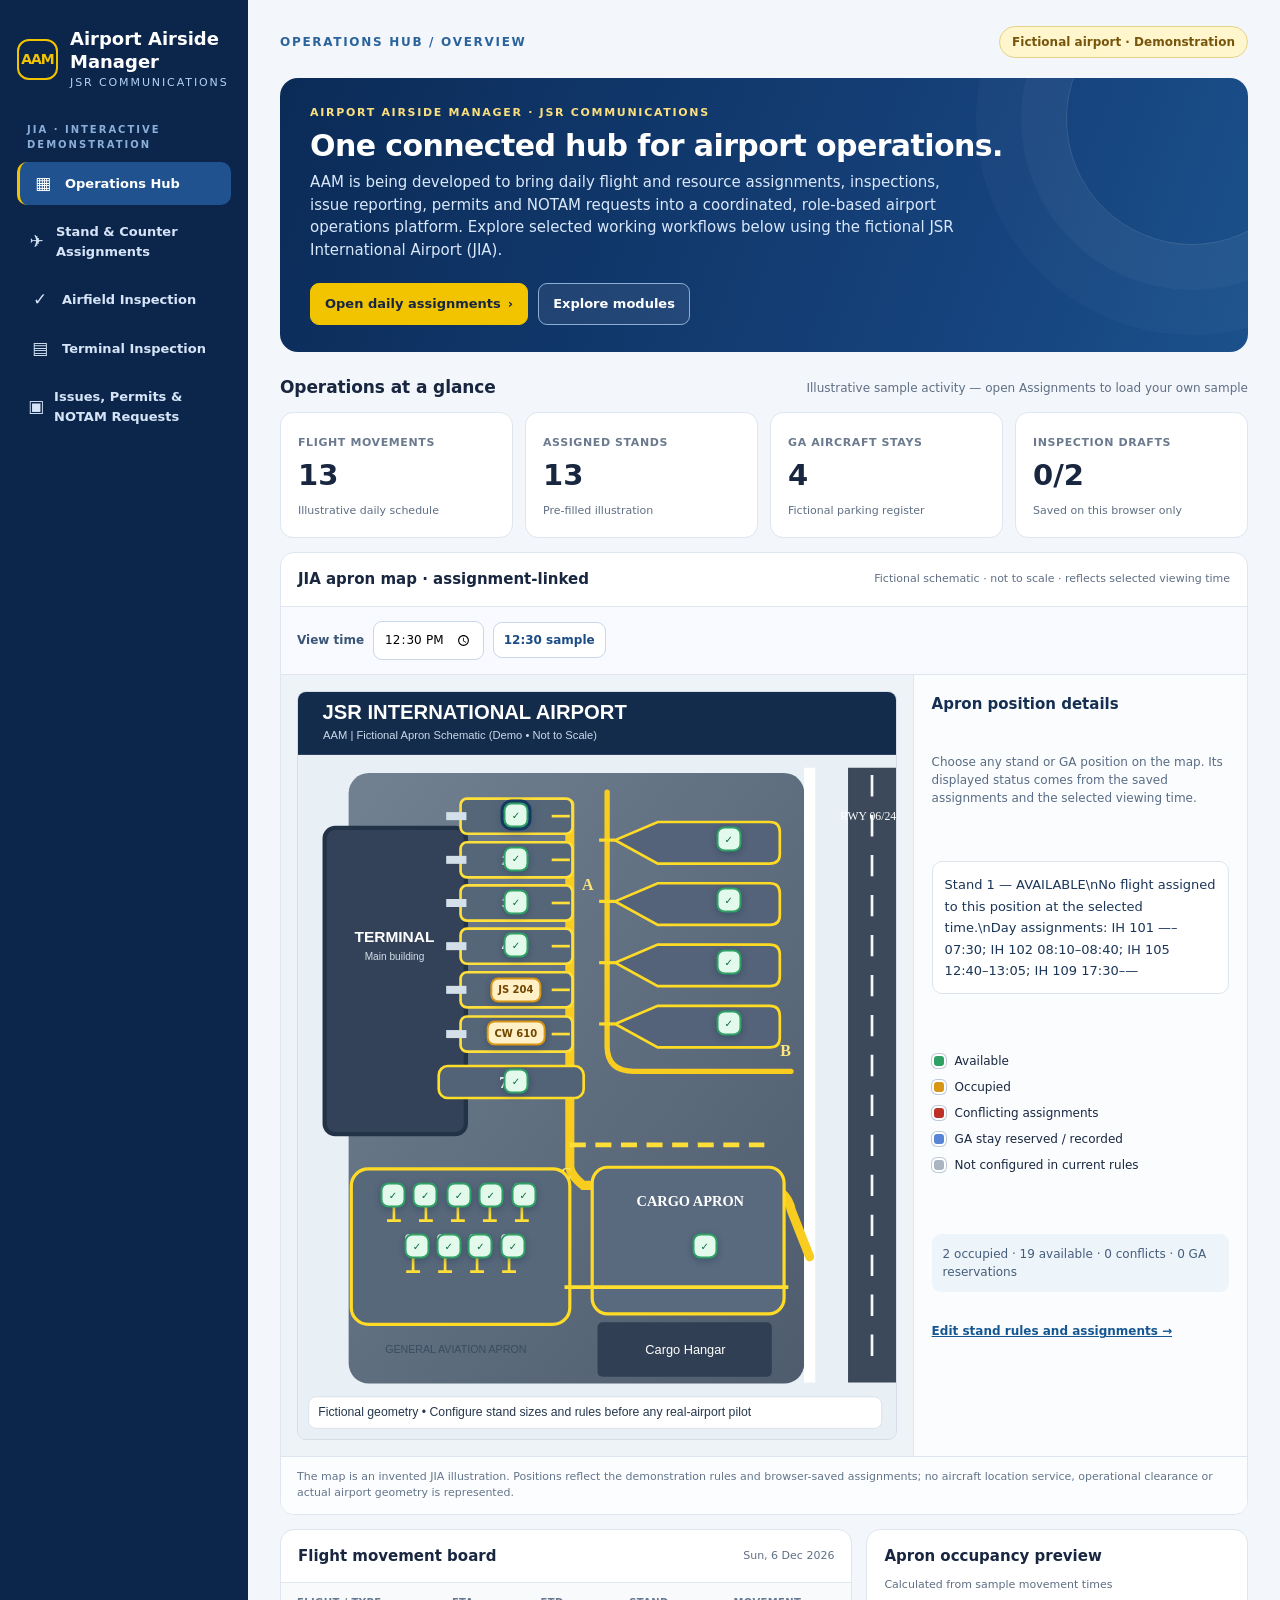
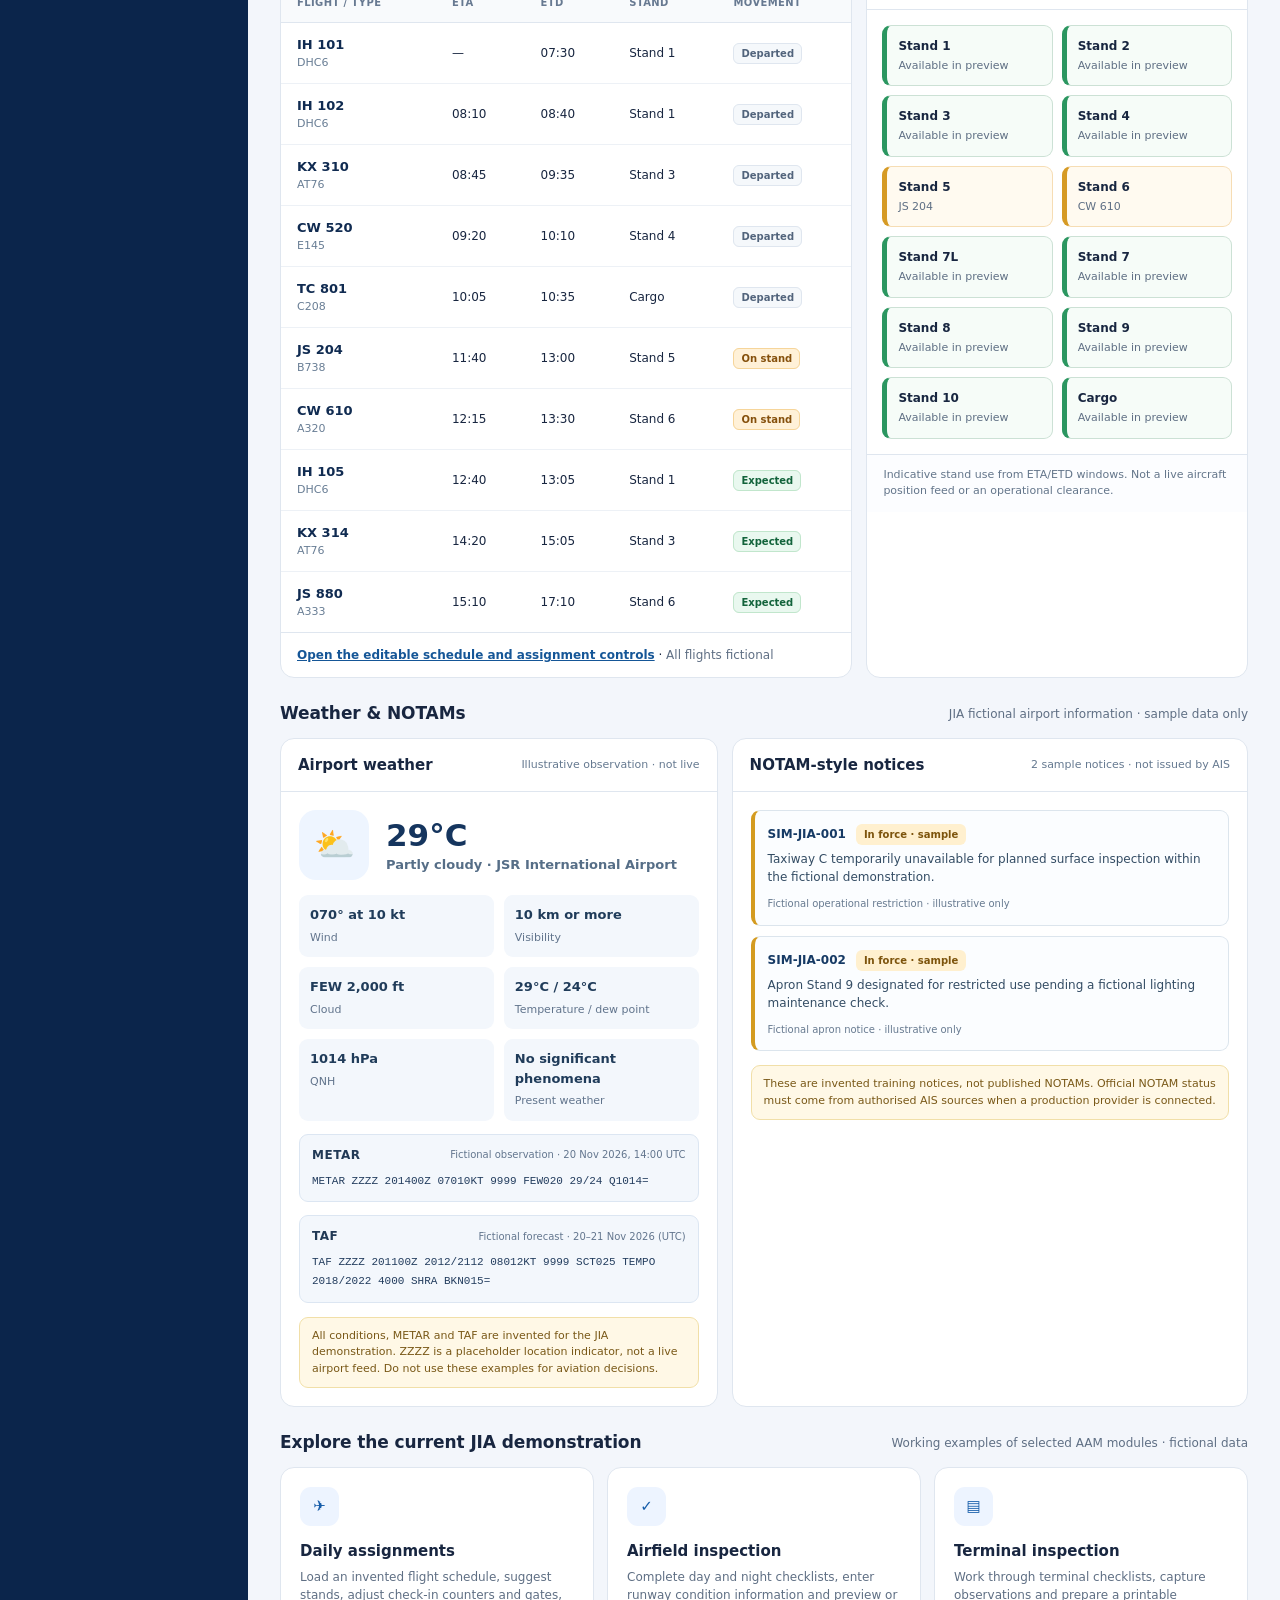
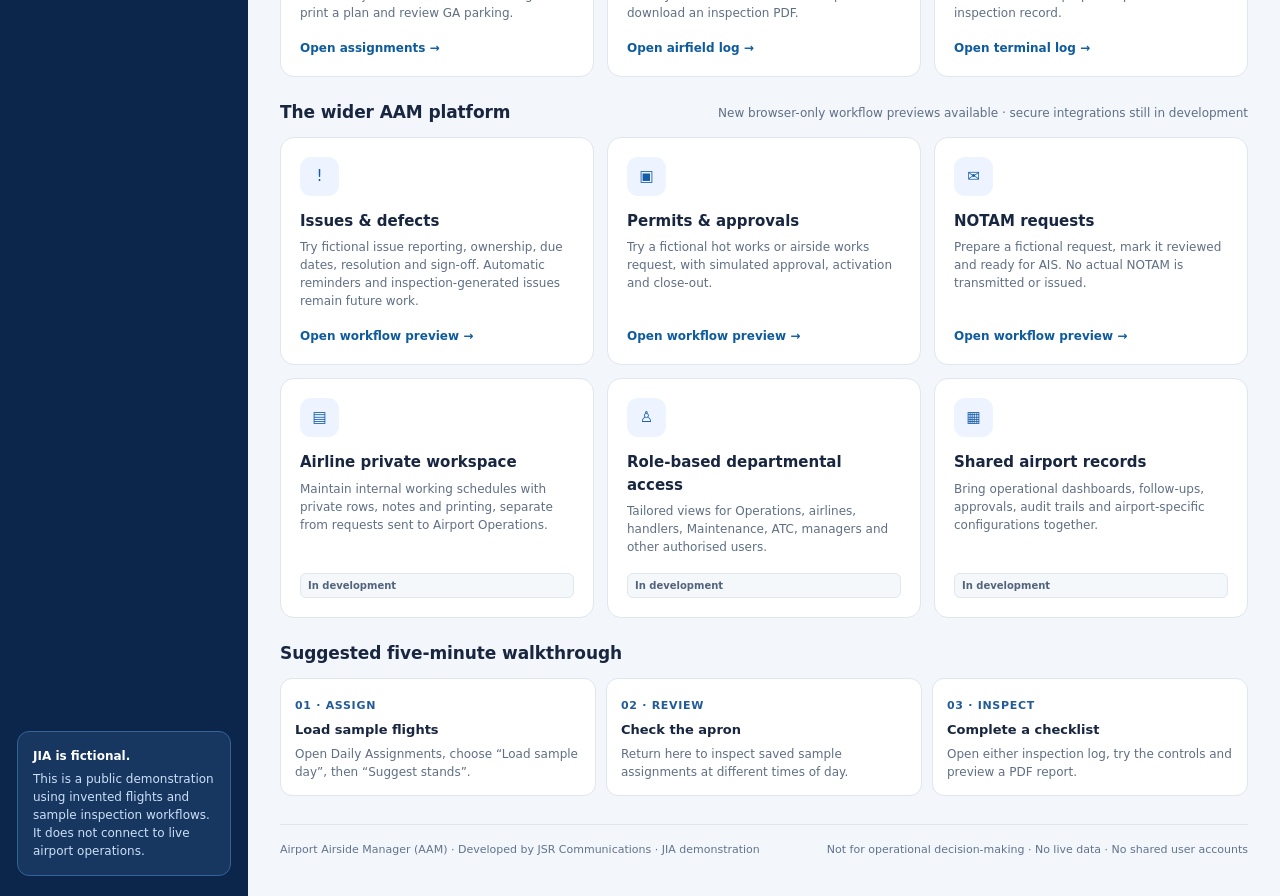
==== index.html @ 41e9f2d1 "Connect AAM issue, permit and NOTAM demonstration workflows to dashboard" ====
<!doctype html>
<html lang="en-GB">
<head>
<meta charset="utf-8">
<meta name="viewport" content="width=device-width, initial-scale=1">
<meta name="theme-color" content="#0b254b">
<meta name="description" content="Airport Airside Manager (AAM) by JSR Communications: an integrated airport operations platform for flight assignments, inspections, issues, permits and departmental coordination. Explore the fictional JIA demonstration.">
<title>Airport Airside Manager (AAM) | Airport Operations Platform</title>
<style>
:root{--navy:#0b254b;--navy2:#103b77;--blue:#1d6fd6;--yellow:#f2c400;--green:#177847;--paper:#f3f6fb;--ink:#182640;--muted:#5f6f84;--line:#dfe6ef;--white:#fff;--danger:#b42318;--warn:#b65c00}
*{box-sizing:border-box}html{scroll-behaviour:smooth}body{margin:0;color:var(--ink);background:var(--paper);font:15px/1.5 system-ui,-apple-system,"Segoe UI",Roboto,Arial,sans-serif}a{color:inherit}button,input{font:inherit}button:focus-visible,a:focus-visible,input:focus-visible{outline:3px solid #62a4ff;outline-offset:3px}.wrap{max-width:1360px;margin:auto;display:grid;grid-template-columns:248px minmax(0,1fr);min-height:100vh}
aside{background:var(--navy);color:white;padding:28px 17px 20px;display:flex;flex-direction:column;gap:30px}.brand{display:flex;gap:12px;align-items:center}.mark{width:41px;height:41px;display:grid;place-items:center;border:2px solid var(--yellow);border-radius:12px;color:var(--yellow);font-size:14px;font-weight:900;letter-spacing:-1px}.brand h1{font-size:18px;line-height:1.25;margin:0}.brand p{font-size:11px;letter-spacing:1.9px;color:#b5d1f5;margin:2px 0 0;text-transform:uppercase}.menu-heading{font-size:10px;text-transform:uppercase;font-weight:800;letter-spacing:2px;color:#8bafd9;padding:0 10px}.menu{display:grid;gap:5px;margin-top:10px}.menu a{display:flex;align-items:center;gap:10px;color:#d6e4f7;border-radius:10px;text-decoration:none;padding:12px 11px;font-size:13px;font-weight:650}.menu a:hover,.menu a:focus-visible{background:#1b477f;color:white}.menu a.current{background:#1f528f;color:white;border-left:3px solid var(--yellow)}.menu a .sym{font-size:17px;width:24px;text-align:center;line-height:1}.side-note{margin-top:auto;border:1px solid #356399;background:#173760;border-radius:12px;padding:15px;color:#cbdff7;font-size:12px}.side-note b{color:#fff;display:block;margin-bottom:5px}
main{min-width:0;padding:26px 32px 38px}.topline{display:flex;justify-content:space-between;align-items:center;gap:12px;flex-wrap:wrap;margin-bottom:20px}.crumb{font-size:12px;font-weight:800;letter-spacing:1.7px;text-transform:uppercase;color:#2b649c}.demo-tag{font-size:12px;font-weight:750;border:1px solid #e5d38a;background:#fff6ce;color:#77550b;border-radius:50px;padding:6px 12px}.hero{background:linear-gradient(110deg,#0b2b57,#16437d 73%,#1b518b);color:#fff;border-radius:18px;padding:27px 30px;position:relative;overflow:hidden}.hero::after{content:"";width:250px;height:250px;border:1px solid #ffffff22;border-radius:50%;position:absolute;right:-70px;top:-85px;box-shadow:0 0 0 45px #ffffff08,0 0 0 90px #ffffff06;pointer-events:none}.hero h2{font-size:30px;letter-spacing:-.6px;line-height:1.15;margin:7px 0 8px}.hero p{max-width:650px;color:#dae8fb;margin:0}.eyebrow{font-size:11px;letter-spacing:1.7px;text-transform:uppercase;font-weight:800;color:#fce07d}.hero-btm{margin-top:22px;display:flex;gap:10px;align-items:center;flex-wrap:wrap}.btn{display:inline-flex;align-items:center;justify-content:center;gap:7px;border-radius:9px;text-decoration:none;border:1px solid #d5deea;background:white;color:#17325b;padding:10px 14px;font-size:13px;font-weight:750;cursor:pointer;min-height:42px}.btn:hover{filter:brightness(.97)}.btn.yellow{background:var(--yellow);color:#182640;border:1px solid var(--yellow)}.btn.ghost{color:#fff;background:#ffffff12;border:1px solid #8caed3}
.section-head{display:flex;align-items:center;justify-content:space-between;gap:12px;flex-wrap:wrap;margin:23px 0 11px}.section-head h3{font-size:17px;letter-spacing:-.1px;margin:0}.section-head small{font-size:12px;color:var(--muted)}.metrics{display:grid;grid-template-columns:repeat(4,minmax(0,1fr));gap:12px}.metric{background:#fff;border:1px solid var(--line);border-radius:13px;padding:17px}.metric small{font-size:11px;color:#6b7a8e;font-weight:800;letter-spacing:.6px;text-transform:uppercase}.metric strong{font-size:29px;display:block;line-height:1.2;margin:6px 0 5px;font-variant-numeric:tabular-nums}.metric span{font-size:11px;color:var(--muted)}.dash-grid{display:grid;grid-template-columns:minmax(0,1.5fr) minmax(275px,1fr);gap:14px;margin-top:14px}.panel{background:var(--white);border:1px solid var(--line);border-radius:14px;min-width:0;overflow:hidden}.panel-h{padding:15px 17px;border-bottom:1px solid var(--line);display:flex;gap:10px;align-items:center;justify-content:space-between;flex-wrap:wrap}.panel-h h3{font-size:15px;margin:0}.panel-h small{color:var(--muted);font-size:11px}.table-wrap{overflow:auto}.table{width:100%;border-collapse:collapse;min-width:530px}.table th{text-align:left;color:#677991;text-transform:uppercase;font-size:10px;letter-spacing:.4px;padding:12px 16px;background:#f8fafc;border-bottom:1px solid var(--line)}.table td{padding:12px 16px;border-bottom:1px solid #edf1f6;vertical-align:middle;font-size:12px}.table tr:last-child td{border-bottom:0}.flight{font-weight:750;color:#102b51;font-size:13px}.sub{font-size:11px;color:#697e95}.pill{font-size:10px;font-weight:800;border:1px solid var(--line);padding:4px 7px;border-radius:6px;white-space:nowrap;background:#f5f8fb;color:#52647c}.pill.occupied{color:#85500c;background:#fff1d8;border-color:#f6d59a}.pill.free{color:#12633b;background:#e9f8ef;border-color:#c1e6cc}.pill.issue{color:var(--danger);background:#fff0ee;border-color:#f5c0ba}.muted{color:var(--muted)}.panel-bottom{padding:13px 16px;border-top:1px solid var(--line);font-size:12px}.panel-bottom a{color:#155697;font-weight:700}.time-row{display:flex;align-items:center;gap:9px;flex-wrap:wrap;padding:14px 16px;background:#f8faff;border-bottom:1px solid var(--line);font-size:12px}.time-row label{font-weight:750;color:#3a5575}.time-row input{padding:8px 10px;border:1px solid #c9d7e9;border-radius:9px;background:white;min-height:39px}.time-row button{border:1px solid #c9d7e9;border-radius:9px;padding:8px 10px;color:#1b4c85;background:white;cursor:pointer;font-size:12px;font-weight:750}.apron{display:grid;grid-template-columns:repeat(2,minmax(0,1fr));gap:9px;padding:15px}.bay{border:1px solid #cce1d5;border-left:5px solid #2b9660;background:#f6fcf8;border-radius:9px;padding:11px;min-width:0}.bay.busy{border-color:#f6ddb4;border-left-color:#d69a24;background:#fffaf0}.bay b{display:block;font-size:12px}.bay span{display:block;font-size:11px;color:var(--muted);margin-top:3px;word-break:break-word}.note{padding:12px 16px;font-size:11px;color:#63758a;background:#fcfdff;border-top:1px solid var(--line)}.modules{display:grid;grid-template-columns:repeat(3,minmax(0,1fr));gap:13px}.module{display:flex;flex-direction:column;background:#fff;border:1px solid var(--line);border-radius:14px;padding:19px;min-width:0}.module:hover{border-color:#a6c9e9}.module .symbol{width:39px;height:39px;border-radius:11px;background:#edf4ff;display:grid;place-items:center;color:#155ca9;margin-bottom:14px}.module h4{font-size:15px;margin:0 0 6px}.module p{font-size:12px;color:var(--muted);margin:0 0 17px;flex:1}.module a{font-size:12px;color:#0e5b9d;font-weight:800;text-decoration:none}.module a:hover{text-decoration:underline}.tiny{font-size:12px;color:var(--muted)}.workflow{display:grid;grid-template-columns:repeat(3,minmax(0,1fr));gap:10px}.step{border:1px solid var(--line);border-radius:12px;padding:14px;background:#fff}.step span{display:inline-block;color:#225b99;font-size:11px;font-weight:850;letter-spacing:.7px}.step strong{display:block;margin:5px 0;font-size:13px}.step p{margin:0;color:var(--muted);font-size:12px}.footer{margin-top:28px;border-top:1px solid var(--line);padding-top:17px;font-size:11px;color:#60748c;display:flex;gap:10px;justify-content:space-between;flex-wrap:wrap}
@media(max-width:1050px){.wrap{grid-template-columns:215px 1fr}main{padding:22px}.metrics{grid-template-columns:repeat(2,1fr)}.dash-grid{grid-template-columns:1fr}.modules{grid-template-columns:repeat(3,1fr)}}
@media(max-width:720px){.wrap{display:block}aside{padding:14px 16px;gap:12px}.brand{justify-content:space-between}.side-note{display:none}.menu-heading{display:none}.menu{display:flex;overflow:auto;gap:5px;margin-top:0}.menu a{flex:none;padding:9px 11px}.menu a .sym{display:none}main{padding:17px}.hero{padding:22px}.hero h2{font-size:24px}.modules{grid-template-columns:1fr}.workflow{grid-template-columns:1fr}.metrics{gap:9px}.metric{padding:14px}.metric strong{font-size:24px}.dash-grid{grid-template-columns:1fr}}
@media(min-width:721px) and (max-width:950px){.modules{grid-template-columns:1fr 1fr}}
@media print{aside,.hero-btm,.btn,.time-row,.modules,.workflow{display:none!important}.wrap{display:block}main{padding:0}.hero{color:#111;background:#fff;border:1px solid #bbb}.hero p{color:#555}.eyebrow{color:#333}.panel,.metric{break-inside:avoid}body{background:#fff}}

/* Fictional diagram: status pins are derived from the same saved rule/flight data as the assignment module. */
.map-layout{display:grid;grid-template-columns:minmax(0,1.7fr) minmax(240px,.9fr);gap:0}
.map-viewport{padding:16px;background:#eef3f8}
.map-figure{max-width:780px;margin:0 auto;position:relative}
.map-figure img{display:block;width:100%;height:auto;border-radius:9px;border:1px solid #d5dde7}
.map-pin{position:absolute;transform:translate(-50%,-50%);z-index:1;min-width:25px;min-height:25px;padding:4px 6px;border-radius:8px;border:2px solid #fff;box-shadow:0 2px 7px #0a254955;display:grid;place-items:center;cursor:pointer;font-size:10px;font-weight:850;line-height:1.12;max-width:90px;white-space:nowrap}
.map-pin.available{background:#e3f9eb;color:#086b38;border-color:#2fa164}
.map-pin.occupied{background:#fff0c7;color:#714500;border-color:#d89615}
.map-pin.conflict{background:#ffe6e2;color:#a92019;border-color:#bd3027}
.map-pin.reserved{background:#e6eeff;color:#184da1;border-color:#5985d6}
.map-pin.inactive{background:#d9dfe7;color:#516071;border-color:#fff;opacity:.83}
.map-pin:focus-visible{outline:3px solid #245da9;outline-offset:3px}
.map-pin[aria-pressed="true"]{box-shadow:0 0 0 3px #153963,0 3px 12px #0a254966}
.map-info{border-left:1px solid var(--line);padding:18px;background:#fbfcfe;color:#182640}
.map-info h4{margin:0 0 8px;color:#152f53;font-size:15px}
.map-info p{margin:0 0 12px;color:#586c84;font-size:12px}
.map-info .detail{background:#fff;border:1px solid #dce5ee;border-radius:10px;padding:12px;margin:12px 0;font-size:13px;line-height:1.65;white-space:pre-line;overflow-wrap:anywhere;color:#1b3658;min-height:112px}
.map-legend{display:grid;gap:8px;margin:16px 0;font-size:12px}
.map-legend span{display:flex;align-items:center;gap:9px}
.map-legend i{display:inline-block;width:14px;height:14px;border-radius:5px;border:2px solid #fff;box-shadow:0 0 0 1px #bdcad7}
.map-legend i.free{background:#2fa164}.map-legend i.busy{background:#d89615}.map-legend i.conflict{background:#bd3027}.map-legend i.reserve{background:#5985d6}.map-legend i.off{background:#aab5c2}
.map-summary{font-size:12px;color:#465e7c;background:#edf4fa;border-radius:9px;padding:11px;margin-top:14px}
.unmapped{color:#8f4e04!important}
@media(max-width:900px){.map-layout{grid-template-columns:1fr}.map-info{border-left:0;border-top:1px solid var(--line)}}
@media(max-width:520px){.map-viewport{padding:7px}.map-pin{min-width:15px;min-height:16px;font-size:7px;padding:2px 3px;border-width:1px;border-radius:4px;max-width:45px}}
@media print{.map-pin{box-shadow:none}.map-layout{grid-template-columns:1.5fr 1fr}.map-info{break-inside:avoid}}


/* Airport information: fictional, illustrative conditions and NOTAM-style notices. */
.info-pair{display:grid;grid-template-columns:minmax(0,1fr) minmax(0,1.18fr);gap:14px}
.info-card{background:#fff;border:1px solid var(--line);border-radius:14px;overflow:hidden}
.info-card-head{padding:15px 17px;border-bottom:1px solid var(--line);display:flex;align-items:center;gap:8px;justify-content:space-between;flex-wrap:wrap}
.info-card-head h3{font-size:15px;margin:0}
.info-card-head small{color:#657990;font-size:11px}
.info-card-body{padding:18px}
.weather-main{display:flex;align-items:center;gap:17px;margin-bottom:15px}
.weather-symbol{background:#eef5ff;border-radius:17px;width:70px;height:70px;display:grid;place-items:center;font-size:33px}
.weather-temp{font-size:31px;font-weight:800;line-height:1.1;color:#15355e}
.weather-temp span{font-size:13px;font-weight:650;color:#566e87;display:block;margin-top:6px}
.weather-facts{display:grid;grid-template-columns:repeat(2,minmax(0,1fr));gap:10px}
.weather-fact{border-radius:9px;background:#f3f7fc;padding:10px 11px}
.weather-fact b{display:block;font-size:13px;color:#203c5a}
.weather-fact span{font-size:11px;color:#61748c}
.info-disclaimer{margin-top:14px;padding:10px 12px;background:#fff8e6;border-radius:9px;border:1px solid #f1dfa8;font-size:11px;color:#795817}
.notam-items{display:grid;gap:10px}
.notam-item{border:1px solid #dce5ed;border-left:4px solid #d49b20;background:#fbfdff;border-radius:9px;padding:11px 13px}
.notam-item strong{font-size:12px;color:#163a65}
.notam-item p{font-size:12px;color:#334c64;margin:5px 0}
.notam-item small{font-size:10px;color:#677a90}
.notam-status{display:inline-block;margin-left:10px;padding:3px 8px;border-radius:6px;background:#fff0cf;color:#7d540c;font-size:10px;font-weight:750}
@media(max-width:970px){.info-pair{grid-template-columns:1fr}}
@media print{.info-card,.notam-item{break-inside:avoid}}


.aviation-message{margin-top:13px;padding:11px 12px;background:#f3f7fc;border:1px solid #dce6f2;border-radius:9px;color:#213955}
.aviation-message-head{display:flex;align-items:center;justify-content:space-between;gap:8px;flex-wrap:wrap;margin-bottom:8px}
.aviation-message-head b{font-size:12px;letter-spacing:.5px}
.aviation-message-head span{font-size:10px;color:#63768e}
.aviation-message code{display:block;white-space:normal;overflow-wrap:anywhere;font:11px/1.7 ui-monospace,SFMono-Regular,Consolas,"Liberation Mono",monospace;color:#233d5e}

</style>
</head>
<body>
<div class="wrap">
<aside aria-label="Demonstration navigation">
  <div class="brand"><div class="mark" aria-hidden="true">AAM</div><div><h1>Airport Airside<br>Manager</h1><p>JSR Communications</p></div></div>
  <div><div class="menu-heading">JIA · interactive demonstration</div><nav class="menu" aria-label="Modules">
    <a class="current" href="index.html" aria-current="page"><span class="sym">▦</span> Operations Hub</a>
    <a href="assignments.html"><span class="sym">✈</span> Stand & Counter Assignments</a>
    <a href="airfield-inspection.html"><span class="sym">✓</span> Airfield Inspection</a>
    <a href="terminal-inspection.html"><span class="sym">▤</span> Terminal Inspection</a>
    <a href="workflows.html"><span class="sym">▣</span> Issues, Permits &amp; NOTAM Requests</a>
  </nav></div>
  <div class="side-note"><b>JIA is fictional.</b>This is a public demonstration using invented flights and sample inspection workflows. It does not connect to live airport operations.</div>
</aside>
<main>
  <div class="topline"><span class="crumb">Operations Hub / Overview</span><span class="demo-tag">Fictional airport · Demonstration</span></div>
  <section class="hero" aria-label="Airport Airside Manager product overview"><div class="eyebrow">Airport Airside Manager · JSR Communications</div><h2>One connected hub for airport operations.</h2><p>AAM is being developed to bring daily flight and resource assignments, inspections, issue reporting, permits and NOTAM requests into a coordinated, role-based airport operations platform. Explore selected working workflows below using the fictional JSR International Airport (JIA).</p><div class="hero-btm"><a class="btn yellow" href="assignments.html">Open daily assignments <span aria-hidden="true">›</span></a><a class="btn ghost" href="#modules">Explore modules</a></div></section>
  <div class="section-head"><h3>Operations at a glance</h3><small id="dataLabel" aria-live="polite">Illustrative sample activity</small></div>
  <section class="metrics" aria-label="Operational summary">
    <article class="metric"><small>Flight movements</small><strong id="flightCount">13</strong><span id="flightHint">Illustrative daily schedule</span></article>
    <article class="metric"><small>Assigned stands</small><strong id="assignedCount">–</strong><span id="assignedHint">Demonstration selections</span></article>
    <article class="metric"><small>GA aircraft stays</small><strong id="gaCount">4</strong><span>Fictional parking register</span></article>
    <article class="metric"><small>Inspection drafts</small><strong id="inspectionCount">0/2</strong><span>Saved on this browser only</span></article>
  </section>
  <section class="panel" style="margin-top:14px" aria-label="Interactive fictional apron map">
    <div class="panel-h"><h3>JIA apron map · assignment-linked</h3><small>Fictional schematic · not to scale · reflects selected viewing time</small></div>
    <div class="time-row"><label for="viewTime">View time</label><input id="viewTime" type="time" value="12:30"><button id="resetTime" type="button">12:30 sample</button></div>
    <div class="map-layout">
      <div class="map-viewport"><div class="map-figure" id="apronFigure">
        <img src="assets/jia-demo-apron.svg" alt="Invented airport schematic showing contact stands 1 to 6, stand 7L, remote stands 7 to 10, general aviation positions G1 to G9 and a cargo apron." loading="lazy">
        <div id="mapPins" aria-label="Select an apron position for flight or GA occupancy details"></div>
      </div></div>
      <aside class="map-info" aria-label="Map status and selection">
        <h4>Apron position details</h4>
        <p>Choose any stand or GA position on the map. Its displayed status comes from the saved assignments and the selected viewing time.</p>
        <div id="mapSelection" class="detail" role="status" aria-live="polite">Select a position on the map to inspect its assignment.</div>
        <div class="map-legend" aria-label="Position status legend">
          <span><i class="free"></i> Available</span>
          <span><i class="busy"></i> Occupied</span>
          <span><i class="conflict"></i> Conflicting assignments</span>
          <span><i class="reserve"></i> GA stay reserved / recorded</span>
          <span><i class="off"></i> Not configured in current rules</span>
        </div>
        <div class="map-summary" id="mapSummary"></div>
        <p class="unmapped" id="unmappedStands" hidden></p>
        <p><a href="assignments.html" style="color:#165791;font-weight:800">Edit stand rules and assignments →</a></p>
      </aside>
    </div>
    <div class="note">The map is an invented JIA illustration. Positions reflect the demonstration rules and browser-saved assignments; no aircraft location service, operational clearance or actual airport geometry is represented.</div>
  </section>

  <section class="dash-grid">
    <div class="panel"><div class="panel-h"><h3>Flight movement board</h3><small id="planDate">Sample operating day</small></div><div class="table-wrap"><table class="table"><thead><tr><th>Flight / Type</th><th>ETA</th><th>ETD</th><th>Stand</th><th>Movement</th></tr></thead><tbody id="flightRows"><tr><td colspan="5">Loading preview data…</td></tr></tbody></table></div><div class="panel-bottom"><a href="assignments.html">Open the editable schedule and assignment controls</a> · <span class="muted">All flights fictional</span></div></div>
    <div class="panel"><div class="panel-h"><h3>Apron occupancy preview</h3><small>Calculated from sample movement times</small></div><div class="apron" id="standGrid" aria-live="polite"></div><div class="note">Indicative stand use from ETA/ETD windows. Not a live aircraft position feed or an operational clearance.</div></div>
  </section>

  <div class="section-head" id="airport-info"><h3>Weather &amp; NOTAMs</h3><small>JIA fictional airport information · sample data only</small></div>
  <section class="info-pair" aria-label="Illustrative airport weather and NOTAM information">
    <article class="info-card" aria-label="JIA sample weather">
      <div class="info-card-head"><h3>Airport weather</h3><small>Illustrative observation · not live</small></div>
      <div class="info-card-body">
        <div class="weather-main"><div class="weather-symbol" aria-hidden="true">⛅</div><div class="weather-temp">29°C<span>Partly cloudy · JSR International Airport</span></div></div>
        <div class="weather-facts">
          <div class="weather-fact"><b>070° at 10 kt</b><span>Wind</span></div>
          <div class="weather-fact"><b>10 km or more</b><span>Visibility</span></div>
          <div class="weather-fact"><b>FEW 2,000 ft</b><span>Cloud</span></div>
          <div class="weather-fact"><b>29°C / 24°C</b><span>Temperature / dew point</span></div>
          <div class="weather-fact"><b>1014 hPa</b><span>QNH</span></div>
          <div class="weather-fact"><b>No significant phenomena</b><span>Present weather</span></div>
        </div>
        <div class="aviation-message" aria-label="Fictional METAR weather report">
          <div class="aviation-message-head"><b>METAR</b><span>Fictional observation · 20 Nov 2026, 14:00 UTC</span></div>
          <code>METAR ZZZZ 201400Z 07010KT 9999 FEW020 29/24 Q1014=</code>
        </div>
        <div class="aviation-message" aria-label="Fictional TAF forecast">
          <div class="aviation-message-head"><b>TAF</b><span>Fictional forecast · 20–21 Nov 2026 (UTC)</span></div>
          <code>TAF ZZZZ 201100Z 2012/2112 08012KT 9999 SCT025 TEMPO 2018/2022 4000 SHRA BKN015=</code>
        </div>
        <div class="info-disclaimer">All conditions, METAR and TAF are invented for the JIA demonstration. ZZZZ is a placeholder location indicator, not a live airport feed. Do not use these examples for aviation decisions.</div>
      </div>
    </article>
    <article class="info-card" aria-label="Sample NOTAM-style notices">
      <div class="info-card-head"><h3>NOTAM-style notices</h3><small>2 sample notices · not issued by AIS</small></div>
      <div class="info-card-body">
        <div class="notam-items">
          <div class="notam-item"><strong>SIM-JIA-001</strong><span class="notam-status">In force · sample</span><p>Taxiway C temporarily unavailable for planned surface inspection within the fictional demonstration.</p><small>Fictional operational restriction · illustrative only</small></div>
          <div class="notam-item"><strong>SIM-JIA-002</strong><span class="notam-status">In force · sample</span><p>Apron Stand 9 designated for restricted use pending a fictional lighting maintenance check.</p><small>Fictional apron notice · illustrative only</small></div>
        </div>
        <div class="info-disclaimer">These are invented training notices, not published NOTAMs. Official NOTAM status must come from authorised AIS sources when a production provider is connected.</div>
      </div>
    </article>
  </section>

  <div class="section-head" id="modules"><h3>Explore the current JIA demonstration</h3><small>Working examples of selected AAM modules · fictional data</small></div>
  <section class="modules" aria-label="Available modules">
    <article class="module"><div class="symbol" aria-hidden="true">✈</div><h4>Daily assignments</h4><p>Load an invented flight schedule, suggest stands, adjust check-in counters and gates, print a plan and review GA parking.</p><a href="assignments.html">Open assignments →</a></article>
    <article class="module"><div class="symbol" aria-hidden="true">✓</div><h4>Airfield inspection</h4><p>Complete day and night checklists, enter runway condition information and preview or download an inspection PDF.</p><a href="airfield-inspection.html">Open airfield log →</a></article>
    <article class="module"><div class="symbol" aria-hidden="true">▤</div><h4>Terminal inspection</h4><p>Work through terminal checklists, capture observations and prepare a printable inspection record.</p><a href="terminal-inspection.html">Open terminal log →</a></article>
  </section>
  <div class="section-head"><h3>The wider AAM platform</h3><small>New browser-only workflow previews available · secure integrations still in development</small></div>
  <section class="modules" aria-label="Planned AAM platform capabilities">
    <article class="module"><div class="symbol" aria-hidden="true">!</div><h4>Issues &amp; defects</h4><p>Try fictional issue reporting, ownership, due dates, resolution and sign-off. Automatic reminders and inspection-generated issues remain future work.</p><a href="workflows.html#issues">Open workflow preview →</a></article>
    <article class="module"><div class="symbol" aria-hidden="true">▣</div><h4>Permits &amp; approvals</h4><p>Try a fictional hot works or airside works request, with simulated approval, activation and close-out.</p><a href="workflows.html#permits">Open workflow preview →</a></article>
    <article class="module"><div class="symbol" aria-hidden="true">✉</div><h4>NOTAM requests</h4><p>Prepare a fictional request, mark it reviewed and ready for AIS. No actual NOTAM is transmitted or issued.</p><a href="workflows.html#notams">Open workflow preview →</a></article>
    <article class="module"><div class="symbol" aria-hidden="true">▤</div><h4>Airline private workspace</h4><p>Maintain internal working schedules with private rows, notes and printing, separate from requests sent to Airport Operations.</p><span class="pill">In development</span></article>
    <article class="module"><div class="symbol" aria-hidden="true">♙</div><h4>Role-based departmental access</h4><p>Tailored views for Operations, airlines, handlers, Maintenance, ATC, managers and other authorised users.</p><span class="pill">In development</span></article>
    <article class="module"><div class="symbol" aria-hidden="true">▦</div><h4>Shared airport records</h4><p>Bring operational dashboards, follow-ups, approvals, audit trails and airport-specific configurations together.</p><span class="pill">In development</span></article>
  </section>
  <div class="section-head"><h3>Suggested five-minute walkthrough</h3></div>
  <section class="workflow" aria-label="Demonstration workflow"><article class="step"><span>01 · ASSIGN</span><strong>Load sample flights</strong><p>Open Daily Assignments, choose “Load sample day”, then “Suggest stands”.</p></article><article class="step"><span>02 · REVIEW</span><strong>Check the apron</strong><p>Return here to inspect saved sample assignments at different times of day.</p></article><article class="step"><span>03 · INSPECT</span><strong>Complete a checklist</strong><p>Open either inspection log, try the controls and preview a PDF report.</p></article></section>
  <footer class="footer"><span>Airport Airside Manager (AAM) · Developed by JSR Communications · JIA demonstration</span><span>Not for operational decision-making · No live data · No shared user accounts</span></footer>
</main>
</div>
<script>
(function(){'use strict';
 const fallback=[
  {ac:'DHC6',flight:'IH 101',eta:'',etd:'07:30',stand:'Stand 1',on:'dep'},
  {ac:'DHC6',flight:'IH 102',eta:'08:10',etd:'08:40',stand:'Stand 1'},
  {ac:'AT76',flight:'KX 310',eta:'08:45',etd:'09:35',stand:'Stand 3'},
  {ac:'E145',flight:'CW 520',eta:'09:20',etd:'10:10',stand:'Stand 4'},
  {ac:'C208',flight:'TC 801',eta:'10:05',etd:'10:35',stand:'Cargo'},
  {ac:'B738',flight:'JS 204',eta:'11:40',etd:'13:00',stand:'Stand 5'},
  {ac:'A320',flight:'CW 610',eta:'12:15',etd:'13:30',stand:'Stand 6'},
  {ac:'DHC6',flight:'IH 105',eta:'12:40',etd:'13:05',stand:'Stand 1'},
  {ac:'AT76',flight:'KX 314',eta:'14:20',etd:'15:05',stand:'Stand 3'},
  {ac:'A333',flight:'JS 880',eta:'15:10',etd:'17:10',stand:'Stand 6'},
  {ac:'E190',flight:'KX 420',eta:'16:00',etd:'16:50',stand:'Stand 5'},
  {ac:'DHC6',flight:'IH 109',eta:'17:30',etd:'',stand:'Stand 1',on:'arr'},
  {ac:'AT45',flight:'KX 318',eta:'19:15',etd:'',stand:'Stand 4',on:'arr'}
 ];
 const $$=id=>document.getElementById(id);
 function safeRead(key){try{return JSON.parse(localStorage.getItem(key)||'null')}catch{return null}}
 const el=(tag,cls,txt)=>{const e=document.createElement(tag);if(cls)e.className=cls;if(txt!==undefined)e.textContent=String(txt);return e};
 function fmtDate(d){return new Date(`${d}T12:00:00`).toLocaleDateString('en-GB',{weekday:'short',day:'numeric',month:'short',year:'numeric'})}
 function minutes(t){if(!/^\d{2}:\d{2}$/.test(t||''))return null;const [h,m]=t.split(':').map(Number);return h<=23&&m<=59?h*60+m:null}
 function windowFor(f,turn){const a=minutes(f.eta),d=minutes(f.etd);if(a===null&&d===null)return null;const start=a!==null?a:(f.on==='dep'?0:Math.max(0,d-turn));const end=d!==null?d:(f.on==='arr'?1439:Math.min(1439,a+turn));return [start,Math.max(end,start+1)]}
 function active(f,t,turn){const w=windowFor(f,turn);return !!(w&&t>=w[0]&&t<w[1])}
 function overlaps(a,b,buffer){return a[0]<b[1]+buffer&&b[0]<a[1]+buffer}
 function status(f,t,turn){const w=windowFor(f,turn),a=minutes(f.eta),d=minutes(f.etd);if(!w)return 'Unscheduled';if(t<w[0])return 'Expected';if(t>=w[1])return 'Departed';if(a===null&&d!==null)return 'On stand / O/N';if(a!==null&&d===null)return 'On stand / O/N';return 'On stand'}
 const MAP_POSITIONS=[
  ['Stand 1',36.5,16.6],['Stand 2',36.5,22.4],['Stand 3',36.5,28.2],
  ['Stand 4',36.5,34.0],['Stand 5',36.5,39.9],['Stand 6',36.5,45.7],
  ['Stand 7L',36.5,52.1],['Stand 7',72,19.8],['Stand 8',72,28.0],
  ['Stand 9',72,36.2],['Stand 10',72,44.4],
  ['G1',16.0,67.4],['G2',21.4,67.4],['G3',27,67.4],['G4',32.3,67.4],['G5',37.8,67.4],
  ['G6',20.0,74.2],['G7',25.3,74.2],['G8',30.6,74.2],['G9',36,74.2],
  ['Cargo',68.0,74.2]
 ];
 let selectedMapPosition='Stand 1';
 function mapStatus(key,state,t){
   if(key.startsWith('G')){
     const stays=(state.ga||[]).filter(g=>g.spot===key&&g.arr&&g.arr<=state.date&&(!g.dep||g.dep>=state.date)&&g.status!=='Departed');
     return {key,configured:true,state:stays.length>1?'conflict':stays.length?stays.some(g=>g.status==='On the ground')?'occupied':'reserved':'available',
       current:stays.map(g=>g.reg||'Unidentified aircraft'),description:stays.length?stays.map(g=>(g.reg||'GA aircraft')+' — '+(g.status||'Registered')+'; '+g.arr+' to '+(g.dep||'open')).join('\\n'):'No GA stay recorded for the effective date'};
   }
   if(!state.stands.includes(key))return {key,configured:false,state:'inactive',current:[],description:'This position is shown in the fictional map but has not been configured in the saved assignment rules.'};
   const assigned=state.flights.filter(f=>f.stand===key);
   const timed=assigned.filter(f=>windowFor(f,state.turn)!==null);
   const on=timed.filter(f=>active(f,t,state.turn));
   let hasConflict=false;
   for(let i=0;i<timed.length;i++)for(let j=i+1;j<timed.length;j++)if(overlaps(windowFor(timed[i],state.turn),windowFor(timed[j],state.turn),state.buffer))hasConflict=true;
   return {key,configured:true,state:hasConflict?'conflict':on.length?'occupied':'available',
     current:on.map(f=>f.flight||'Unnumbered'),
     description:(hasConflict?'Warning: the saved schedule includes overlapping assignments for this position.\\n':'')+
       (on.length?'On stand at selected time: '+on.map(f=>(f.flight||'Unnumbered')+' ('+(f.ac||'unknown type')+')').join(', '):'No flight assigned to this position at the selected time.')+
       (assigned.length?'\\nDay assignments: '+assigned.map(f=>(f.flight||'Unnumbered')+' '+(f.eta||'—')+'–'+(f.etd||'—')).join('; '):'\\nNo flights assigned for this day.')};
 }
 function drawMap(state,t){
   const container=$$('mapPins');container.replaceChildren();
   const results=MAP_POSITIONS.map(([key,x,y])=>({...mapStatus(key,state,t),x,y}));
   for(const item of results){
     const pin=el('button','map-pin '+item.state);
     pin.type='button';pin.style.left=item.x+'%';pin.style.top=item.y+'%';
     pin.setAttribute('aria-label',item.key+': '+(item.current.join(', ')||item.state));
     pin.setAttribute('aria-pressed',String(selectedMapPosition===item.key));
     pin.title=item.key+' — '+item.current.join(', ');
     pin.textContent=item.state==='conflict'?'!':item.state==='occupied'?(item.current[0]||'●'):item.state==='reserved'?'R':item.state==='inactive'?'×':'✓';
     pin.addEventListener('click',()=>{selectedMapPosition=item.key;drawMap(state,t)});
     container.append(pin);
   }
   const chosen=results.find(v=>v.key===selectedMapPosition)||results[0];
   $$('mapSelection').textContent=chosen.key+' — '+chosen.state.toUpperCase()+'\\n'+chosen.description;
   $$('mapSummary').textContent=results.filter(x=>x.state==='occupied').length+' occupied · '+results.filter(x=>x.state==='available').length+' available · '+results.filter(x=>x.state==='conflict').length+' conflicts · '+results.filter(x=>x.state==='reserved').length+' GA reservations';
   const unmapped=state.stands.filter(key=>!MAP_POSITIONS.some(p=>p[0]===key));
   $$('unmappedStands').hidden=!unmapped.length;
   $$('unmappedStands').textContent=unmapped.length?'Configured positions without a location on this schematic: '+unmapped.join(', ')+'. These remain in the assignment system.':'';
 }
 function read(){const s=safeRead('jia-stands-v1');const hasSave=Boolean(s&&Array.isArray(s.flights));const flights=hasSave?s.flights:fallback;const date=hasSave&&/^\d{4}-\d{2}-\d{2}$/.test(s.date||'')?s.date:[new Date().getFullYear(),String(new Date().getMonth()+1).padStart(2,'0'),String(new Date().getDate()).padStart(2,'0')].join('-');const stands=hasSave&&Array.isArray(s.rules?.stands)?s.rules.stands.map(x=>x[0]):['Stand 1','Stand 2','Stand 3','Stand 4','Stand 5','Stand 6','Stand 7L','Stand 7','Stand 8','Stand 9','Stand 10','Cargo'];const gaCount=hasSave&&Array.isArray(s.ga)?s.ga.length:4;return{flights,date,stands,gaCount,ga:hasSave&&Array.isArray(s.ga)?s.ga:[],turn:hasSave?Number(s.rules?.turn??45):45,buffer:hasSave?Number(s.rules?.buffer??10):10,hasSave}}
 function paint(){const state=read(), t=minutes($$('viewTime').value)||0, flights=state.flights;
  $$('dataLabel').textContent=state.hasSave?'Showing saved assignments from this browser':'Illustrative sample activity — open Assignments to load your own sample';
  $$('flightCount').textContent=flights.length;
  $$('assignedCount').textContent=flights.filter(f=>Boolean(f.stand)).length;
  $$('assignedHint').textContent=state.hasSave?'From your saved assignment rows':'Pre-filled illustration';
  $$('flightHint').textContent=state.hasSave?'From saved working day':'Illustrative daily schedule';
  $$('gaCount').textContent=state.gaCount;
  $$('planDate').textContent=fmtDate(state.date);
  $$('inspectionCount').textContent=(['jia-insp-state-v1','jia-term-state-v1'].filter(k=>safeRead(k)).length)+'/2';
  const body=$$('flightRows');body.replaceChildren();
  if(!flights.length){const tr=el('tr');const td=el('td','muted','No flights saved for this demonstration day. Open Daily Assignments to load sample flights.');td.colSpan=5;tr.append(td);body.append(tr)}
  else for(const f of flights.slice().sort((a,b)=>(minutes(a.eta)??minutes(a.etd)??9999)-(minutes(b.eta)??minutes(b.etd)??9999)).slice(0,10)){
    const tr=el('tr'), c1=el('td'), main=el('div','flight',f.flight||'Unnumbered'), sub=el('div','sub',f.ac||'Aircraft unspecified');c1.append(main,sub);tr.append(c1,el('td','',f.eta||'—'),el('td','',f.etd||'—'),el('td','',f.stand||'Unassigned'));
    const c5=el('td'), st=status(f,t,state.turn);c5.append(el('span','pill '+(st==='On stand'?'occupied':st==='Expected'?'free':''),st));tr.append(c5);body.append(tr);
  }
  const grid=$$('standGrid');grid.replaceChildren();
  for(const stand of state.stands){const on=flights.filter(f=>f.stand===stand&&active(f,t,state.turn));const b=el('div','bay'+(on.length?' busy':''));b.append(el('b','',stand),el('span','',on.length?on.map(f=>f.flight).join(', '):'Available in preview'));grid.append(b)}
  drawMap(state,t);
 }
 $$('viewTime').addEventListener('input',paint);$$('resetTime').addEventListener('click',()=>{$$('viewTime').value='12:30';paint()});window.addEventListener('pageshow',paint);window.addEventListener('storage',paint);document.addEventListener('visibilitychange',()=>{if(!document.hidden)paint()});paint();
})();
</script>
</body>
</html>
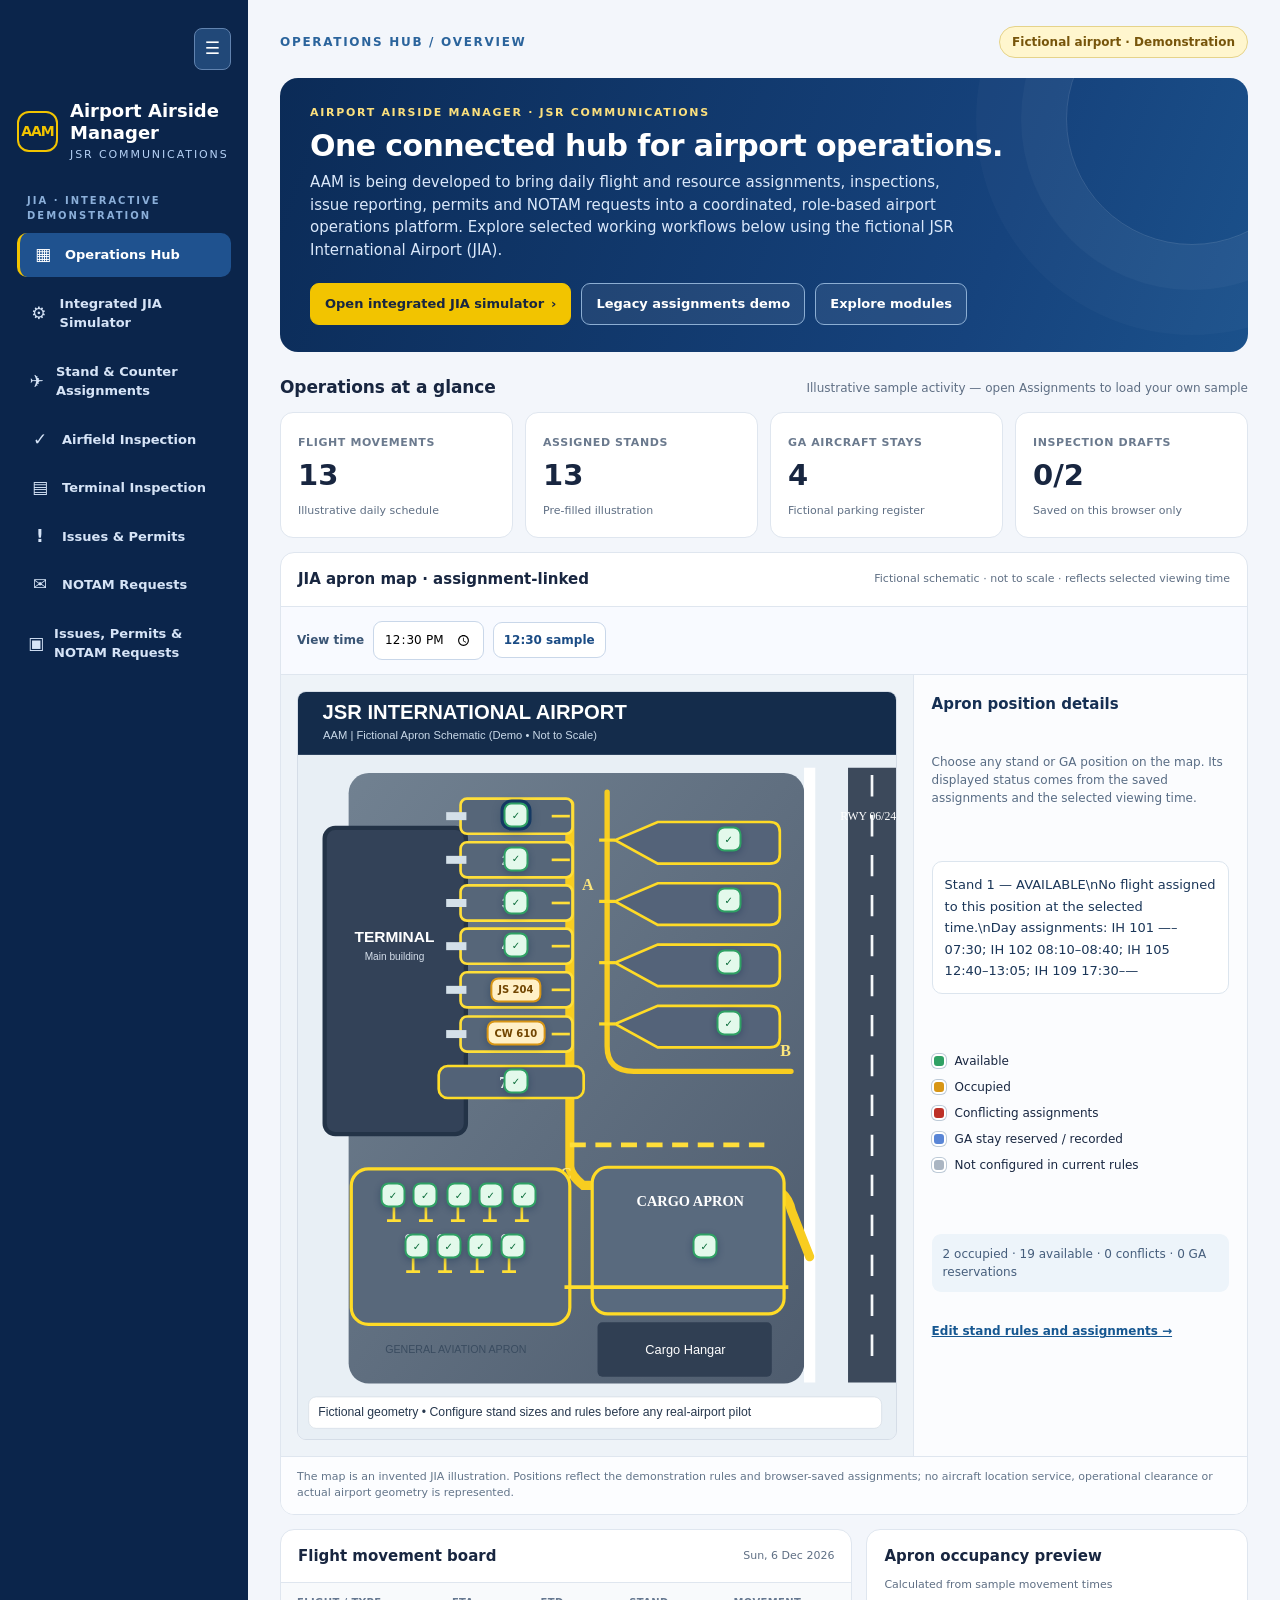
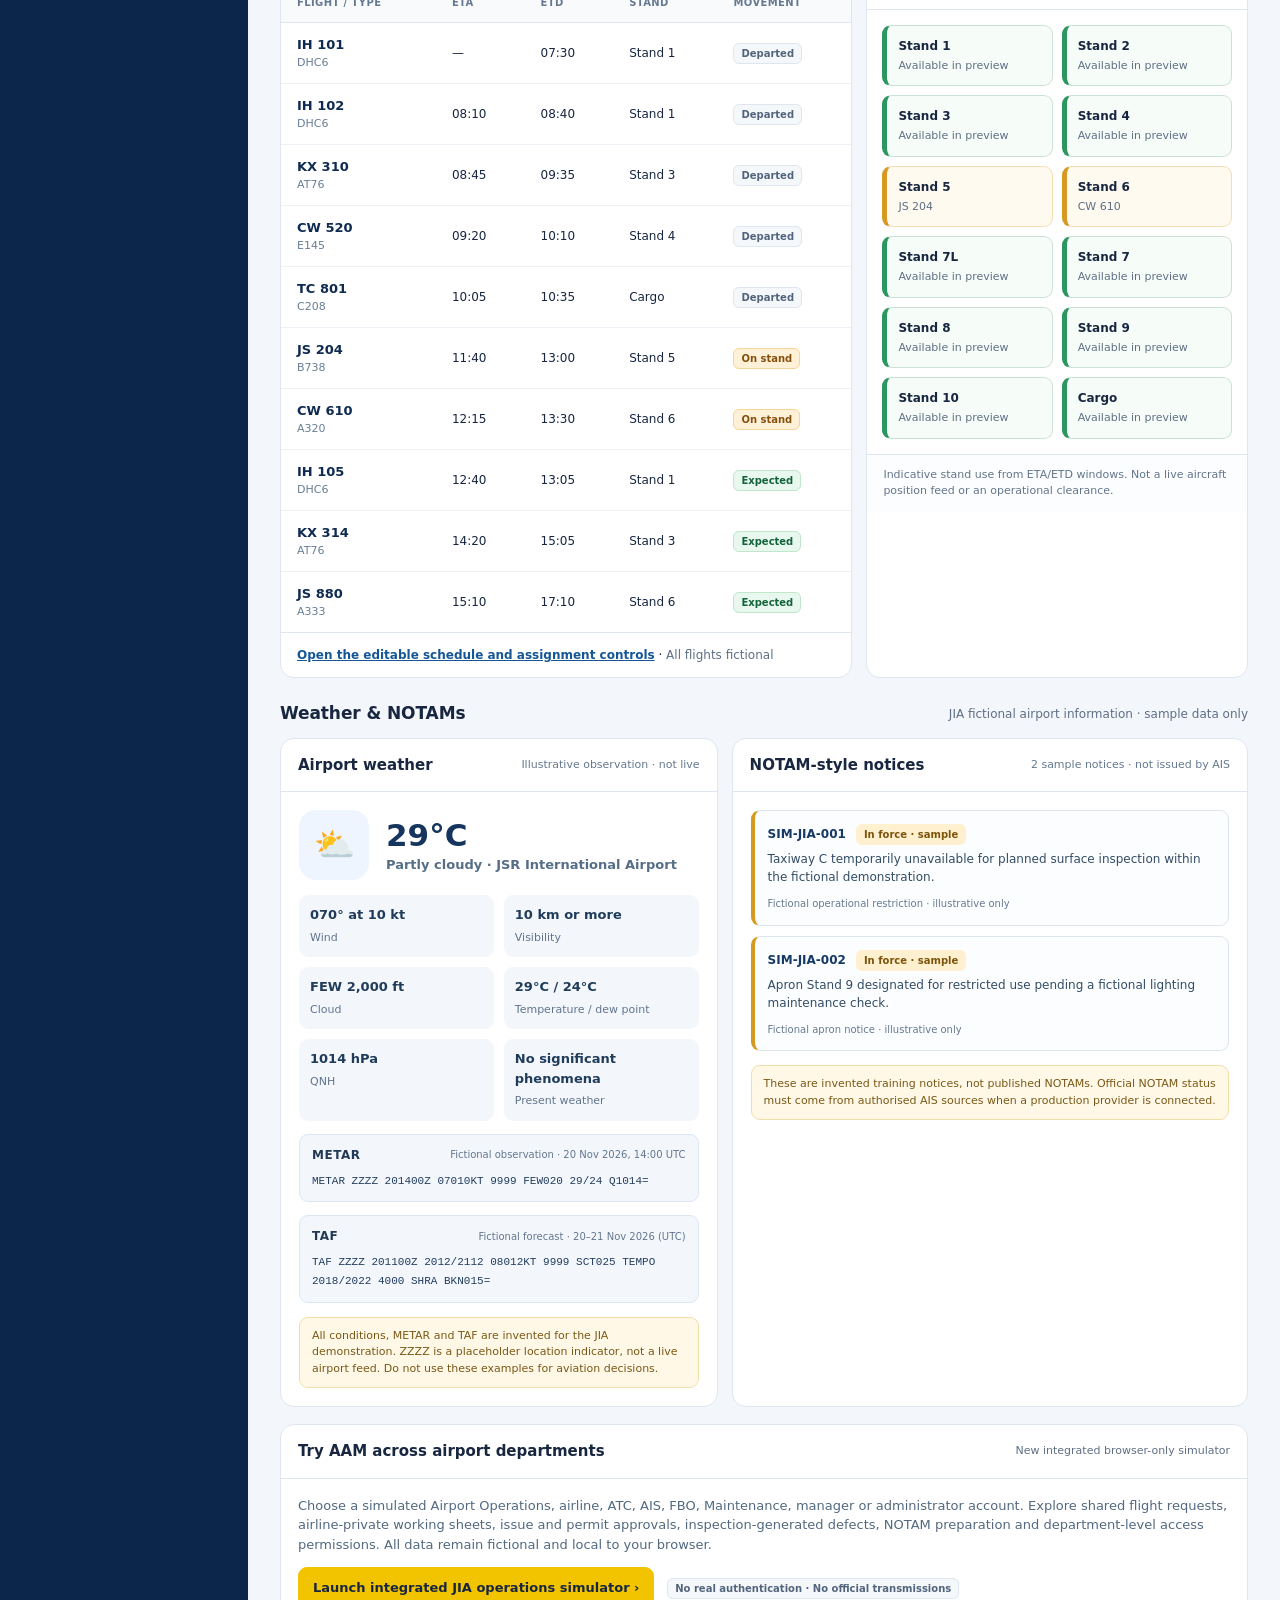
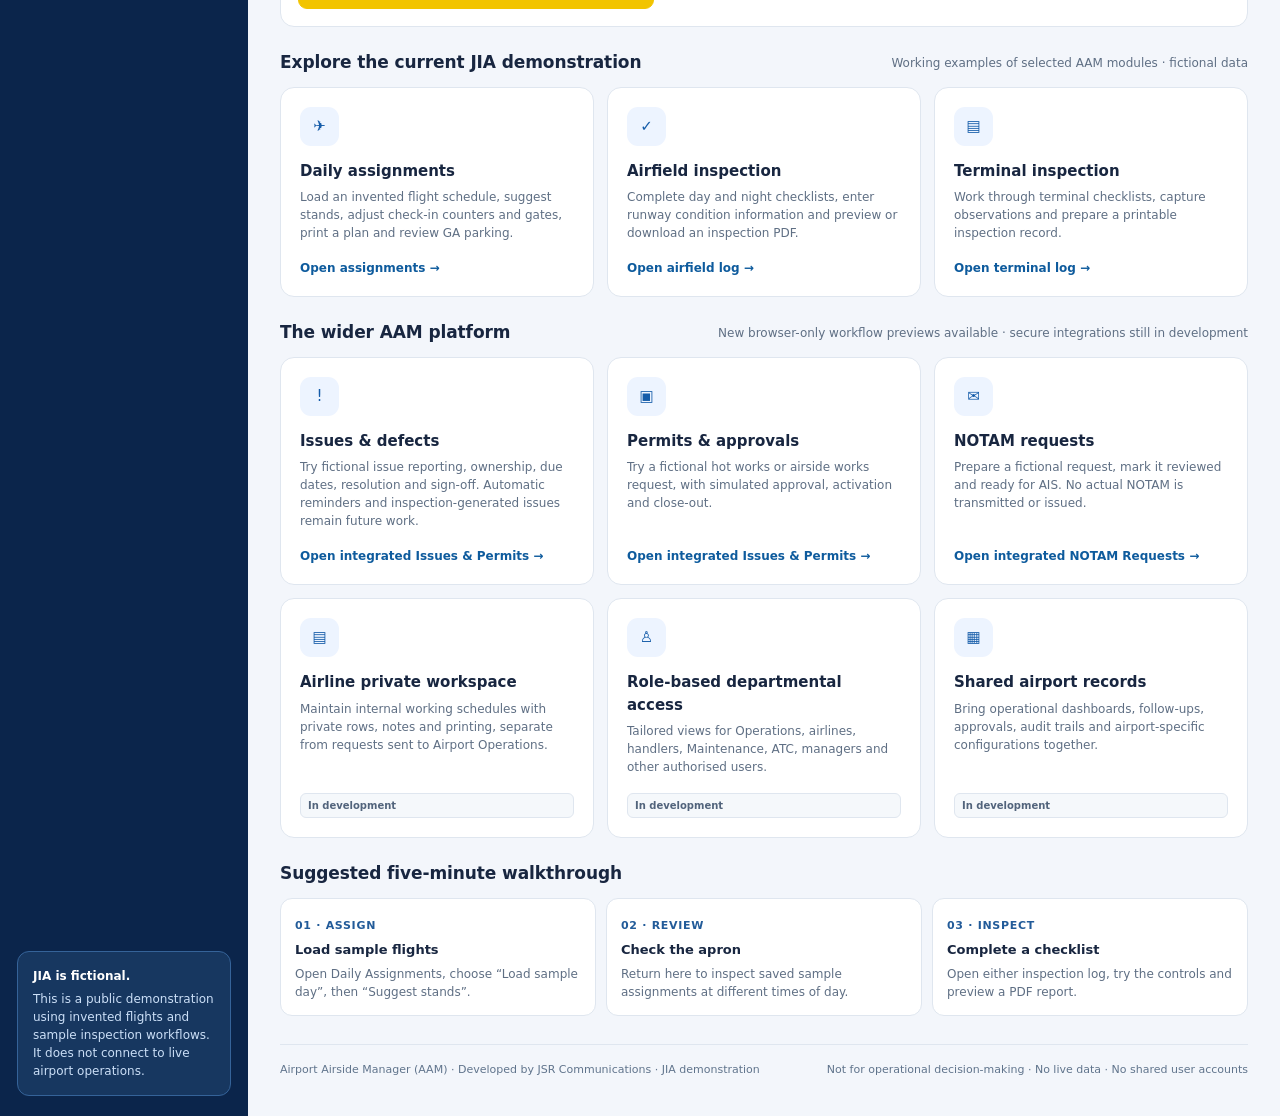
==== commit d1e6e66d: "Link integrated JIA departmental simulator and add collapsible public dashboard navigation" ====
--- a/index.html
+++ b/index.html
@@ -77,24 +77,40 @@
 .aviation-message-head span{font-size:10px;color:#63768e}
 .aviation-message code{display:block;white-space:normal;overflow-wrap:anywhere;font:11px/1.7 ui-monospace,SFMono-Regular,Consolas,"Liberation Mono",monospace;color:#233d5e}
 
+
+/* Public AAM demo navigation is independently collapsible. */
+.side-toggle{align-self:flex-end;border:1px solid #6183af;background:#214878;color:#fff;border-radius:8px;padding:7px 10px;font-size:17px;cursor:pointer}
+.wrap.sidebar-collapsed{grid-template-columns:75px minmax(0,1fr)}
+.wrap.sidebar-collapsed aside[aria-label="Demonstration navigation"]{padding:17px 8px}
+.wrap.sidebar-collapsed aside[aria-label="Demonstration navigation"] .brand h1,
+.wrap.sidebar-collapsed aside[aria-label="Demonstration navigation"] .brand p,
+.wrap.sidebar-collapsed aside[aria-label="Demonstration navigation"] .menu-heading,
+.wrap.sidebar-collapsed aside[aria-label="Demonstration navigation"] .side-note{display:none}
+.wrap.sidebar-collapsed aside[aria-label="Demonstration navigation"] .menu a{font-size:0;justify-content:center;padding:13px 5px}
+.wrap.sidebar-collapsed aside[aria-label="Demonstration navigation"] .menu a .sym{font-size:18px;width:auto}
+@media(max-width:720px){.wrap.sidebar-collapsed{display:block}.wrap.sidebar-collapsed aside[aria-label="Demonstration navigation"] .brand h1,.wrap.sidebar-collapsed aside[aria-label="Demonstration navigation"] .brand p{display:block}.wrap.sidebar-collapsed aside[aria-label="Demonstration navigation"] .menu a{font-size:11px;padding:9px 10px}}
+
 </style>
 </head>
 <body>
 <div class="wrap">
-<aside aria-label="Demonstration navigation">
+<aside aria-label="Demonstration navigation"><button type="button" id="collapsePublicSidebar" class="side-toggle" aria-label="Collapse sidebar" aria-expanded="true" title="Collapse sidebar">☰</button>
   <div class="brand"><div class="mark" aria-hidden="true">AAM</div><div><h1>Airport Airside<br>Manager</h1><p>JSR Communications</p></div></div>
   <div><div class="menu-heading">JIA · interactive demonstration</div><nav class="menu" aria-label="Modules">
     <a class="current" href="index.html" aria-current="page"><span class="sym">▦</span> Operations Hub</a>
+    <a href="portal.html"><span class="sym">⚙</span> Integrated JIA Simulator</a>
     <a href="assignments.html"><span class="sym">✈</span> Stand & Counter Assignments</a>
     <a href="airfield-inspection.html"><span class="sym">✓</span> Airfield Inspection</a>
     <a href="terminal-inspection.html"><span class="sym">▤</span> Terminal Inspection</a>
+    <a href="portal.html#issues"><span class="sym">!</span> Issues &amp; Permits</a>
+    <a href="portal.html#notams"><span class="sym">✉</span> NOTAM Requests</a>
     <a href="workflows.html"><span class="sym">▣</span> Issues, Permits &amp; NOTAM Requests</a>
   </nav></div>
   <div class="side-note"><b>JIA is fictional.</b>This is a public demonstration using invented flights and sample inspection workflows. It does not connect to live airport operations.</div>
 </aside>
 <main>
   <div class="topline"><span class="crumb">Operations Hub / Overview</span><span class="demo-tag">Fictional airport · Demonstration</span></div>
-  <section class="hero" aria-label="Airport Airside Manager product overview"><div class="eyebrow">Airport Airside Manager · JSR Communications</div><h2>One connected hub for airport operations.</h2><p>AAM is being developed to bring daily flight and resource assignments, inspections, issue reporting, permits and NOTAM requests into a coordinated, role-based airport operations platform. Explore selected working workflows below using the fictional JSR International Airport (JIA).</p><div class="hero-btm"><a class="btn yellow" href="assignments.html">Open daily assignments <span aria-hidden="true">›</span></a><a class="btn ghost" href="#modules">Explore modules</a></div></section>
+  <section class="hero" aria-label="Airport Airside Manager product overview"><div class="eyebrow">Airport Airside Manager · JSR Communications</div><h2>One connected hub for airport operations.</h2><p>AAM is being developed to bring daily flight and resource assignments, inspections, issue reporting, permits and NOTAM requests into a coordinated, role-based airport operations platform. Explore selected working workflows below using the fictional JSR International Airport (JIA).</p><div class="hero-btm"><a class="btn yellow" href="portal.html">Open integrated JIA simulator <span aria-hidden="true">›</span></a><a class="btn ghost" href="assignments.html">Legacy assignments demo</a><a class="btn ghost" href="#modules">Explore modules</a></div></section>
   <div class="section-head"><h3>Operations at a glance</h3><small id="dataLabel" aria-live="polite">Illustrative sample activity</small></div>
   <section class="metrics" aria-label="Operational summary">
     <article class="metric"><small>Flight movements</small><strong id="flightCount">13</strong><span id="flightHint">Illustrative daily schedule</span></article>
@@ -171,6 +187,15 @@
     </article>
   </section>
 
+  <section class="panel" style="margin-top:17px" aria-label="Integrated fictional departmental simulator">
+    <div class="panel-h"><h3>Try AAM across airport departments</h3><small>New integrated browser-only simulator</small></div>
+    <div style="padding:17px">
+      <p style="margin:0 0 13px;color:#526981;font-size:13px">Choose a simulated Airport Operations, airline, ATC, AIS, FBO, Maintenance, manager or administrator account. Explore shared flight requests, airline-private working sheets, issue and permit approvals, inspection-generated defects, NOTAM preparation and department-level access permissions. All data remain fictional and local to your browser.</p>
+      <a class="btn yellow" href="portal.html">Launch integrated JIA operations simulator ›</a>
+      <span class="pill" style="margin-left:8px">No real authentication · No official transmissions</span>
+    </div>
+  </section>
+
   <div class="section-head" id="modules"><h3>Explore the current JIA demonstration</h3><small>Working examples of selected AAM modules · fictional data</small></div>
   <section class="modules" aria-label="Available modules">
     <article class="module"><div class="symbol" aria-hidden="true">✈</div><h4>Daily assignments</h4><p>Load an invented flight schedule, suggest stands, adjust check-in counters and gates, print a plan and review GA parking.</p><a href="assignments.html">Open assignments →</a></article>
@@ -179,9 +204,9 @@
   </section>
   <div class="section-head"><h3>The wider AAM platform</h3><small>New browser-only workflow previews available · secure integrations still in development</small></div>
   <section class="modules" aria-label="Planned AAM platform capabilities">
-    <article class="module"><div class="symbol" aria-hidden="true">!</div><h4>Issues &amp; defects</h4><p>Try fictional issue reporting, ownership, due dates, resolution and sign-off. Automatic reminders and inspection-generated issues remain future work.</p><a href="workflows.html#issues">Open workflow preview →</a></article>
-    <article class="module"><div class="symbol" aria-hidden="true">▣</div><h4>Permits &amp; approvals</h4><p>Try a fictional hot works or airside works request, with simulated approval, activation and close-out.</p><a href="workflows.html#permits">Open workflow preview →</a></article>
-    <article class="module"><div class="symbol" aria-hidden="true">✉</div><h4>NOTAM requests</h4><p>Prepare a fictional request, mark it reviewed and ready for AIS. No actual NOTAM is transmitted or issued.</p><a href="workflows.html#notams">Open workflow preview →</a></article>
+    <article class="module"><div class="symbol" aria-hidden="true">!</div><h4>Issues &amp; defects</h4><p>Try fictional issue reporting, ownership, due dates, resolution and sign-off. Automatic reminders and inspection-generated issues remain future work.</p><a href="portal.html#issues">Open integrated Issues &amp; Permits →</a></article>
+    <article class="module"><div class="symbol" aria-hidden="true">▣</div><h4>Permits &amp; approvals</h4><p>Try a fictional hot works or airside works request, with simulated approval, activation and close-out.</p><a href="portal.html#permits">Open integrated Issues &amp; Permits →</a></article>
+    <article class="module"><div class="symbol" aria-hidden="true">✉</div><h4>NOTAM requests</h4><p>Prepare a fictional request, mark it reviewed and ready for AIS. No actual NOTAM is transmitted or issued.</p><a href="portal.html#notams">Open integrated NOTAM Requests →</a></article>
     <article class="module"><div class="symbol" aria-hidden="true">▤</div><h4>Airline private workspace</h4><p>Maintain internal working schedules with private rows, notes and printing, separate from requests sent to Airport Operations.</p><span class="pill">In development</span></article>
     <article class="module"><div class="symbol" aria-hidden="true">♙</div><h4>Role-based departmental access</h4><p>Tailored views for Operations, airlines, handlers, Maintenance, ATC, managers and other authorised users.</p><span class="pill">In development</span></article>
     <article class="module"><div class="symbol" aria-hidden="true">▦</div><h4>Shared airport records</h4><p>Bring operational dashboards, follow-ups, approvals, audit trails and airport-specific configurations together.</p><span class="pill">In development</span></article>
@@ -288,5 +313,15 @@
  $$('viewTime').addEventListener('input',paint);$$('resetTime').addEventListener('click',()=>{$$('viewTime').value='12:30';paint()});window.addEventListener('pageshow',paint);window.addEventListener('storage',paint);document.addEventListener('visibilitychange',()=>{if(!document.hidden)paint()});paint();
 })();
 </script>
+<script>
+(function(){
+ var root=document.querySelector('.wrap'),button=document.getElementById('collapsePublicSidebar');
+ if(!root||!button)return;
+ try{if(localStorage.getItem('aam-public-sidebar-v1')==='1')root.classList.add('sidebar-collapsed')}catch(e){}
+ function sync(){var collapsed=root.classList.contains('sidebar-collapsed');button.setAttribute('aria-expanded',String(!collapsed));button.setAttribute('aria-label',collapsed?'Expand sidebar':'Collapse sidebar');button.title=collapsed?'Expand sidebar':'Collapse sidebar'}
+ button.addEventListener('click',function(){root.classList.toggle('sidebar-collapsed');try{localStorage.setItem('aam-public-sidebar-v1',root.classList.contains('sidebar-collapsed')?'1':'0')}catch(e){}sync()});
+ sync();
+})();
+</script>
 </body>
 </html>
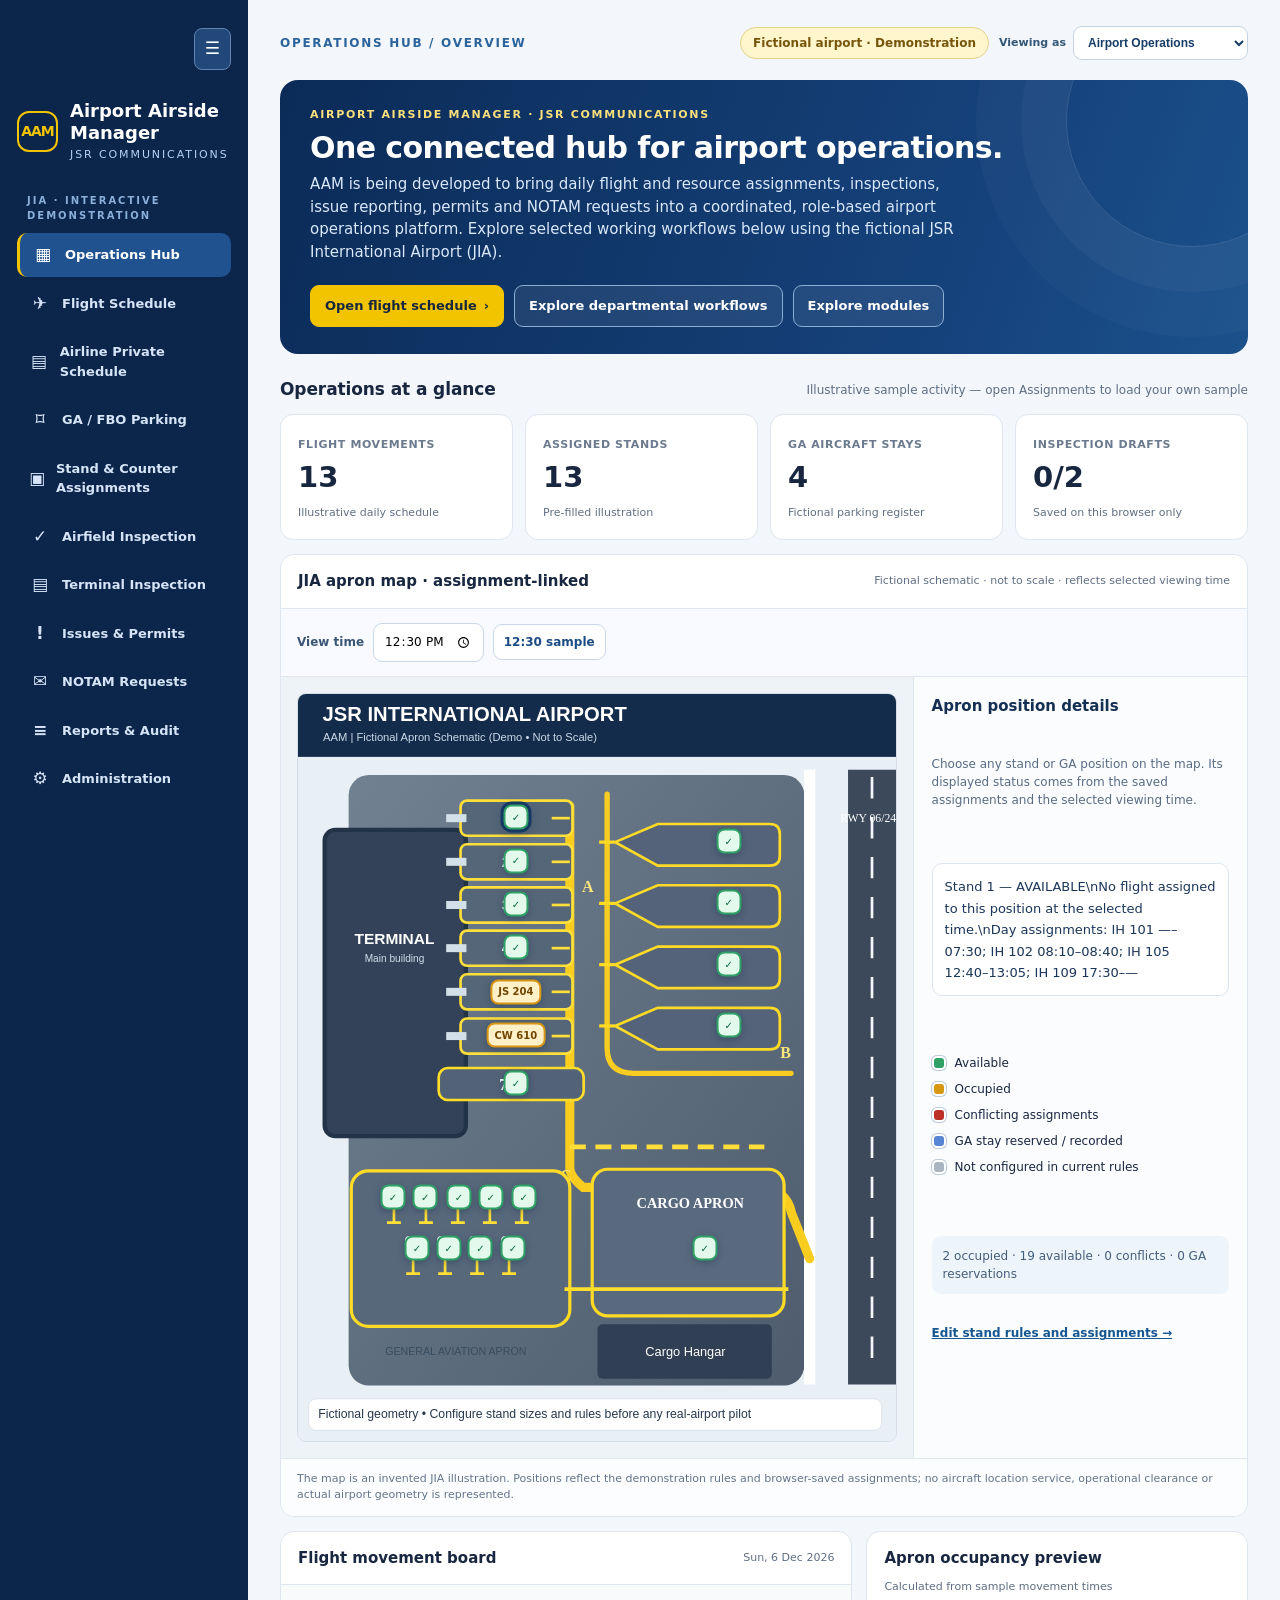
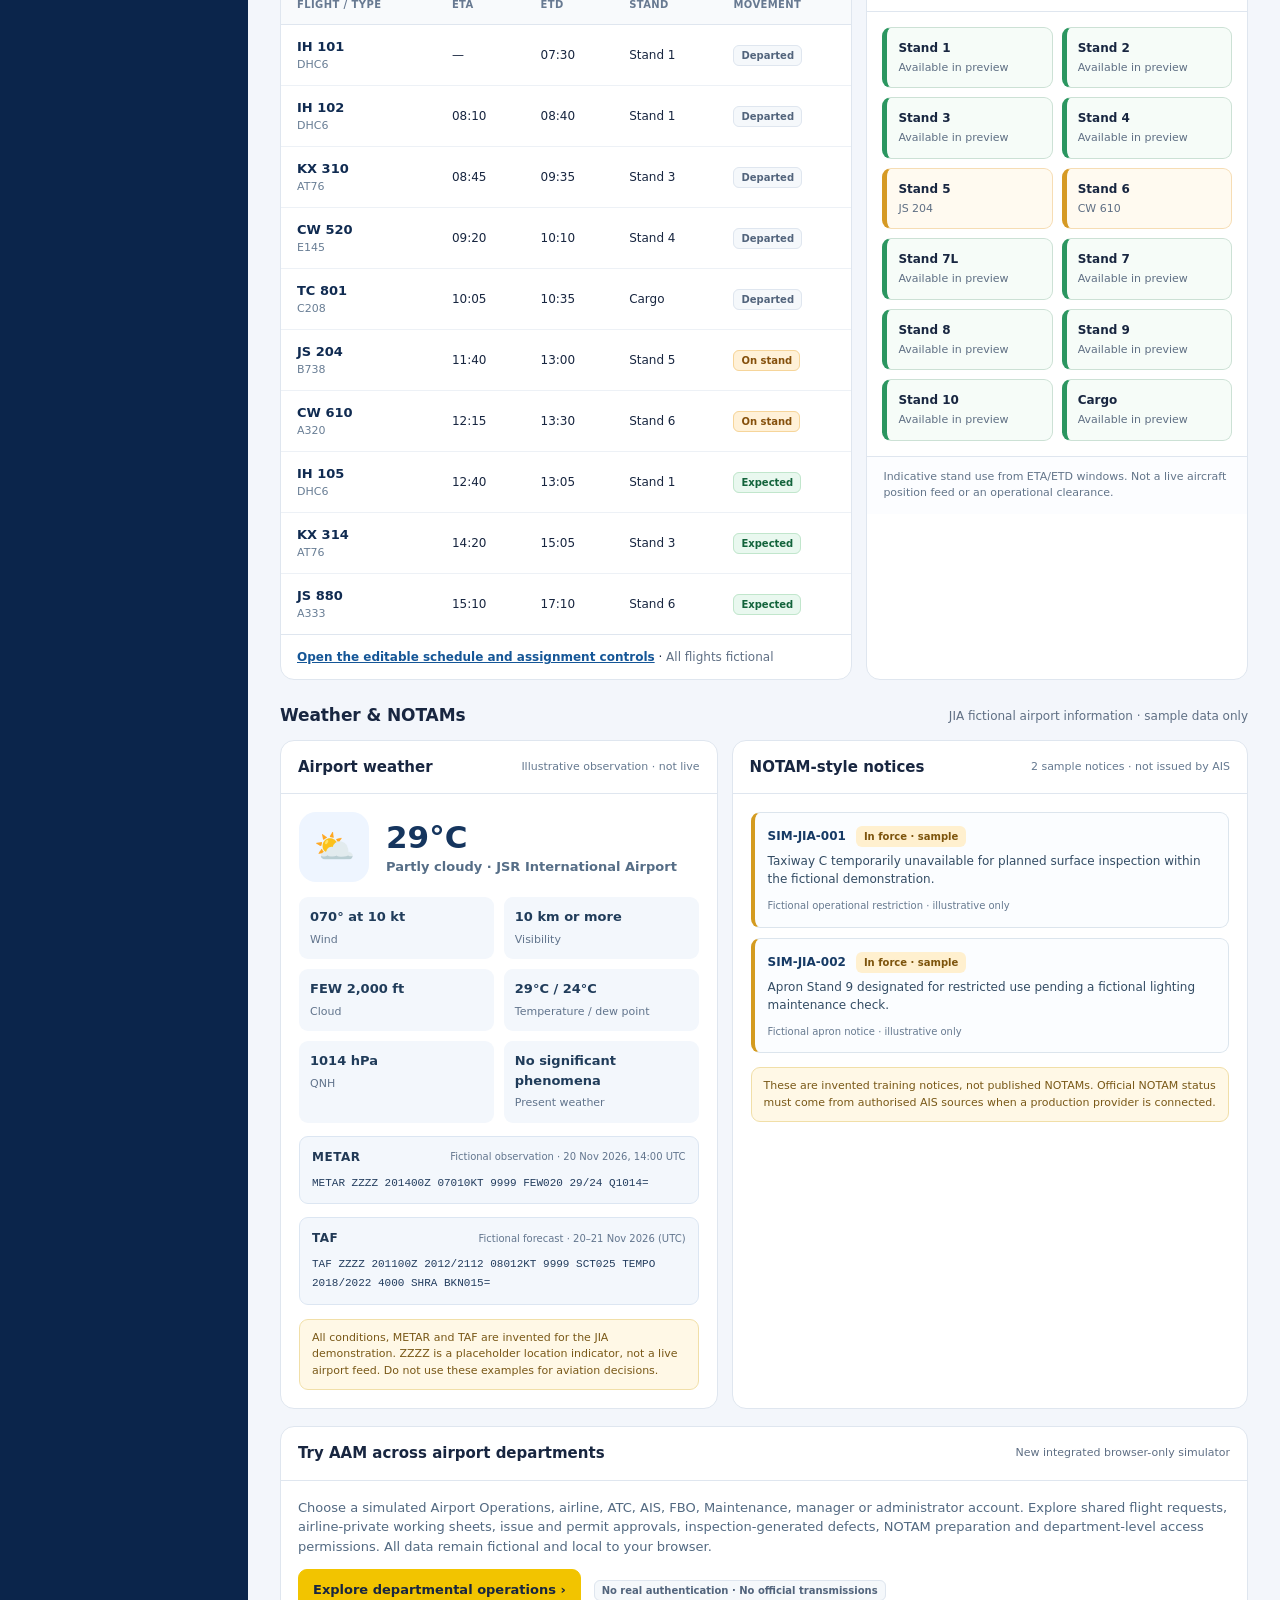
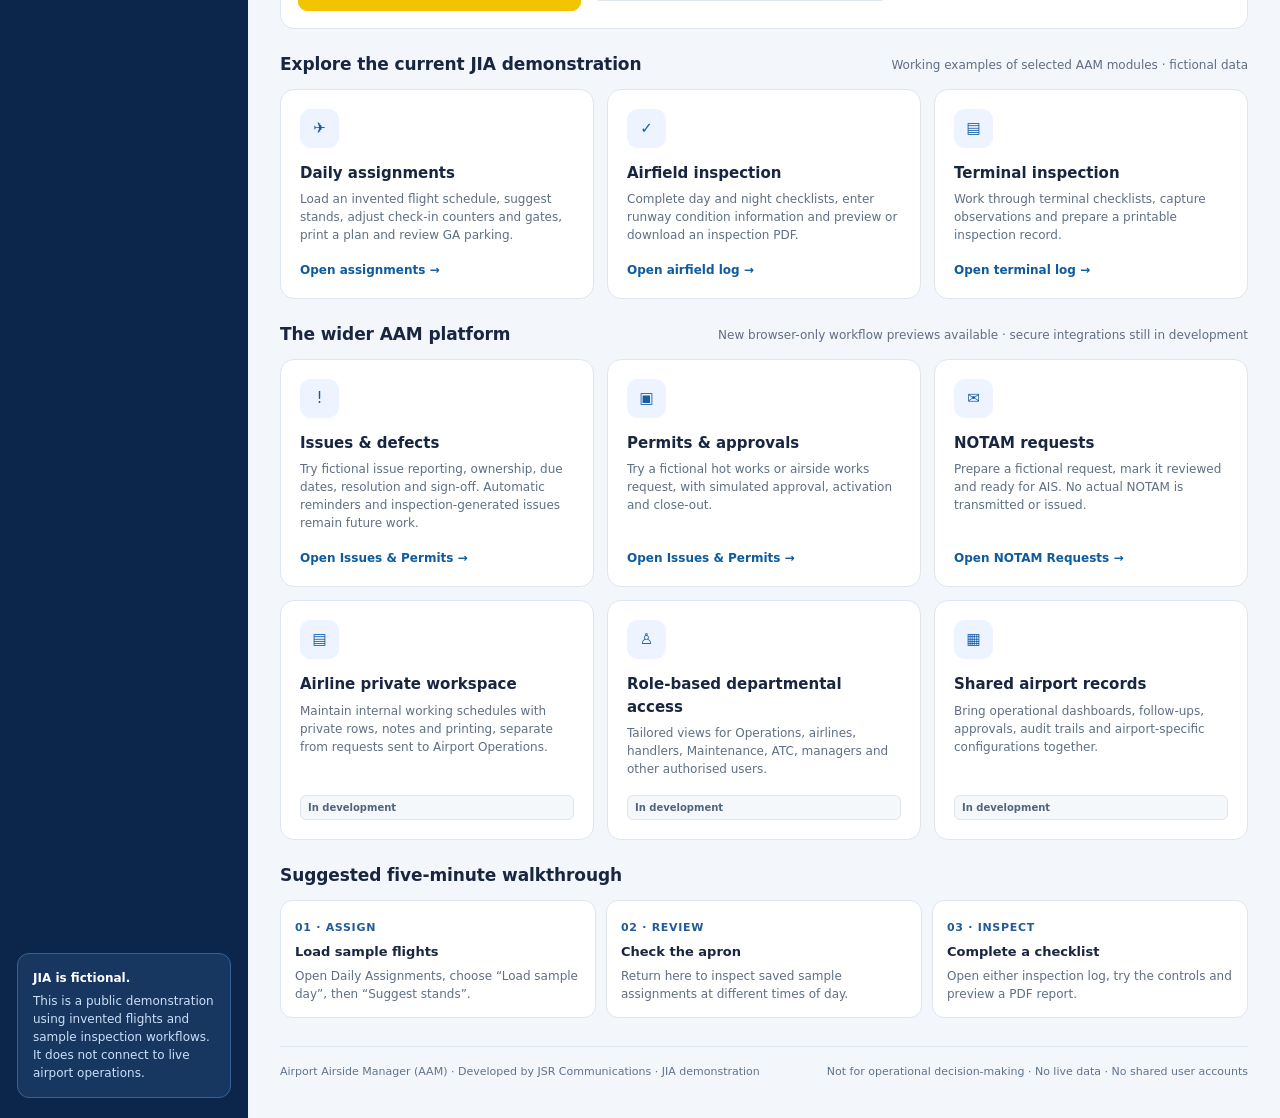
==== commit 2dbc1c9a: "Keep original AAM dashboard and add integrated departmental role-play within its navigation" ====
--- a/index.html
+++ b/index.html
@@ -90,6 +90,16 @@
 .wrap.sidebar-collapsed aside[aria-label="Demonstration navigation"] .menu a .sym{font-size:18px;width:auto}
 @media(max-width:720px){.wrap.sidebar-collapsed{display:block}.wrap.sidebar-collapsed aside[aria-label="Demonstration navigation"] .brand h1,.wrap.sidebar-collapsed aside[aria-label="Demonstration navigation"] .brand p{display:block}.wrap.sidebar-collapsed aside[aria-label="Demonstration navigation"] .menu a{font-size:11px;padding:9px 10px}}
 
+
+/* Keep the original AAM dashboard; embed role-specific workflows under its existing sidebar. */
+.top-identity{display:flex;align-items:center;gap:10px;flex-wrap:wrap;justify-content:flex-end}
+.demo-account-label{font-size:11px;font-weight:750;color:#345775;display:flex;align-items:center;gap:7px}
+.demo-account-label select{border:1px solid #c2d4e5;background:#fff;border-radius:9px;padding:8px 10px;color:#173c66;font-weight:700;max-width:270px;font-size:12px;min-width:155px}
+.workspace-panel{background:#fff;border:1px solid var(--line);border-radius:14px;overflow:hidden}
+#departmentFrame{display:block;border:0;width:100%;min-height:660px;background:#f2f6fb}
+#departmentWorkspace[hidden],#dashboardContent[hidden]{display:none!important}
+@media(max-width:650px){.top-identity{justify-content:flex-start}.demo-account-label select{max-width:195px}}
+
 </style>
 </head>
 <body>
@@ -98,19 +108,23 @@
   <div class="brand"><div class="mark" aria-hidden="true">AAM</div><div><h1>Airport Airside<br>Manager</h1><p>JSR Communications</p></div></div>
   <div><div class="menu-heading">JIA · interactive demonstration</div><nav class="menu" aria-label="Modules">
     <a class="current" href="index.html" aria-current="page"><span class="sym">▦</span> Operations Hub</a>
-    <a href="portal.html"><span class="sym">⚙</span> Integrated JIA Simulator</a>
-    <a href="assignments.html"><span class="sym">✈</span> Stand & Counter Assignments</a>
+    <a href="#aam-flights" data-workspace="flights"><span class="sym">✈</span> Flight Schedule</a>
+    <a href="#aam-private" data-workspace="private"><span class="sym">▤</span> Airline Private Schedule</a>
+    <a href="#aam-ga" data-workspace="ga"><span class="sym">⌑</span> GA / FBO Parking</a>
+    <a href="assignments.html"><span class="sym">▣</span> Stand &amp; Counter Assignments</a>
     <a href="airfield-inspection.html"><span class="sym">✓</span> Airfield Inspection</a>
     <a href="terminal-inspection.html"><span class="sym">▤</span> Terminal Inspection</a>
-    <a href="portal.html#issues"><span class="sym">!</span> Issues &amp; Permits</a>
-    <a href="portal.html#notams"><span class="sym">✉</span> NOTAM Requests</a>
-    <a href="workflows.html"><span class="sym">▣</span> Issues, Permits &amp; NOTAM Requests</a>
+    <a href="#aam-issues" data-workspace="issues"><span class="sym">!</span> Issues &amp; Permits</a>
+    <a href="#aam-notams" data-workspace="notams"><span class="sym">✉</span> NOTAM Requests</a>
+    <a href="#aam-reports" data-workspace="reports"><span class="sym">≡</span> Reports &amp; Audit</a>
+    <a href="#aam-admin" data-workspace="admin"><span class="sym">⚙</span> Administration</a>
   </nav></div>
   <div class="side-note"><b>JIA is fictional.</b>This is a public demonstration using invented flights and sample inspection workflows. It does not connect to live airport operations.</div>
 </aside>
 <main>
-  <div class="topline"><span class="crumb">Operations Hub / Overview</span><span class="demo-tag">Fictional airport · Demonstration</span></div>
-  <section class="hero" aria-label="Airport Airside Manager product overview"><div class="eyebrow">Airport Airside Manager · JSR Communications</div><h2>One connected hub for airport operations.</h2><p>AAM is being developed to bring daily flight and resource assignments, inspections, issue reporting, permits and NOTAM requests into a coordinated, role-based airport operations platform. Explore selected working workflows below using the fictional JSR International Airport (JIA).</p><div class="hero-btm"><a class="btn yellow" href="portal.html">Open integrated JIA simulator <span aria-hidden="true">›</span></a><a class="btn ghost" href="assignments.html">Legacy assignments demo</a><a class="btn ghost" href="#modules">Explore modules</a></div></section>
+  <div class="topline"><span class="crumb" id="mainCrumb">Operations Hub / Overview</span><div class="top-identity"><span class="demo-tag">Fictional airport · Demonstration</span><label for="demoAccount" class="demo-account-label">Viewing as <select id="demoAccount" aria-label="Select fictional departmental account"></select></label></div></div>
+  <div id="dashboardContent">
+  <section class="hero" aria-label="Airport Airside Manager product overview"><div class="eyebrow">Airport Airside Manager · JSR Communications</div><h2>One connected hub for airport operations.</h2><p>AAM is being developed to bring daily flight and resource assignments, inspections, issue reporting, permits and NOTAM requests into a coordinated, role-based airport operations platform. Explore selected working workflows below using the fictional JSR International Airport (JIA).</p><div class="hero-btm"><a class="btn yellow" href="#aam-flights" data-workspace="flights">Open flight schedule <span aria-hidden="true">›</span></a><a class="btn ghost" href="#aam-issues" data-workspace="issues">Explore departmental workflows</a><a class="btn ghost" href="#modules">Explore modules</a></div></section>
   <div class="section-head"><h3>Operations at a glance</h3><small id="dataLabel" aria-live="polite">Illustrative sample activity</small></div>
   <section class="metrics" aria-label="Operational summary">
     <article class="metric"><small>Flight movements</small><strong id="flightCount">13</strong><span id="flightHint">Illustrative daily schedule</span></article>
@@ -191,7 +205,7 @@
     <div class="panel-h"><h3>Try AAM across airport departments</h3><small>New integrated browser-only simulator</small></div>
     <div style="padding:17px">
       <p style="margin:0 0 13px;color:#526981;font-size:13px">Choose a simulated Airport Operations, airline, ATC, AIS, FBO, Maintenance, manager or administrator account. Explore shared flight requests, airline-private working sheets, issue and permit approvals, inspection-generated defects, NOTAM preparation and department-level access permissions. All data remain fictional and local to your browser.</p>
-      <a class="btn yellow" href="portal.html">Launch integrated JIA operations simulator ›</a>
+      <a class="btn yellow" href="#aam-flights" data-workspace="flights">Explore departmental operations ›</a>
       <span class="pill" style="margin-left:8px">No real authentication · No official transmissions</span>
     </div>
   </section>
@@ -204,9 +218,9 @@
   </section>
   <div class="section-head"><h3>The wider AAM platform</h3><small>New browser-only workflow previews available · secure integrations still in development</small></div>
   <section class="modules" aria-label="Planned AAM platform capabilities">
-    <article class="module"><div class="symbol" aria-hidden="true">!</div><h4>Issues &amp; defects</h4><p>Try fictional issue reporting, ownership, due dates, resolution and sign-off. Automatic reminders and inspection-generated issues remain future work.</p><a href="portal.html#issues">Open integrated Issues &amp; Permits →</a></article>
-    <article class="module"><div class="symbol" aria-hidden="true">▣</div><h4>Permits &amp; approvals</h4><p>Try a fictional hot works or airside works request, with simulated approval, activation and close-out.</p><a href="portal.html#permits">Open integrated Issues &amp; Permits →</a></article>
-    <article class="module"><div class="symbol" aria-hidden="true">✉</div><h4>NOTAM requests</h4><p>Prepare a fictional request, mark it reviewed and ready for AIS. No actual NOTAM is transmitted or issued.</p><a href="portal.html#notams">Open integrated NOTAM Requests →</a></article>
+    <article class="module"><div class="symbol" aria-hidden="true">!</div><h4>Issues &amp; defects</h4><p>Try fictional issue reporting, ownership, due dates, resolution and sign-off. Automatic reminders and inspection-generated issues remain future work.</p><a href="#aam-issues" data-workspace="issues">Open Issues &amp; Permits →</a></article>
+    <article class="module"><div class="symbol" aria-hidden="true">▣</div><h4>Permits &amp; approvals</h4><p>Try a fictional hot works or airside works request, with simulated approval, activation and close-out.</p><a href="#aam-permits" data-workspace="permits">Open Issues &amp; Permits →</a></article>
+    <article class="module"><div class="symbol" aria-hidden="true">✉</div><h4>NOTAM requests</h4><p>Prepare a fictional request, mark it reviewed and ready for AIS. No actual NOTAM is transmitted or issued.</p><a href="#aam-notams" data-workspace="notams">Open NOTAM Requests →</a></article>
     <article class="module"><div class="symbol" aria-hidden="true">▤</div><h4>Airline private workspace</h4><p>Maintain internal working schedules with private rows, notes and printing, separate from requests sent to Airport Operations.</p><span class="pill">In development</span></article>
     <article class="module"><div class="symbol" aria-hidden="true">♙</div><h4>Role-based departmental access</h4><p>Tailored views for Operations, airlines, handlers, Maintenance, ATC, managers and other authorised users.</p><span class="pill">In development</span></article>
     <article class="module"><div class="symbol" aria-hidden="true">▦</div><h4>Shared airport records</h4><p>Bring operational dashboards, follow-ups, approvals, audit trails and airport-specific configurations together.</p><span class="pill">In development</span></article>
@@ -214,6 +228,11 @@
   <div class="section-head"><h3>Suggested five-minute walkthrough</h3></div>
   <section class="workflow" aria-label="Demonstration workflow"><article class="step"><span>01 · ASSIGN</span><strong>Load sample flights</strong><p>Open Daily Assignments, choose “Load sample day”, then “Suggest stands”.</p></article><article class="step"><span>02 · REVIEW</span><strong>Check the apron</strong><p>Return here to inspect saved sample assignments at different times of day.</p></article><article class="step"><span>03 · INSPECT</span><strong>Complete a checklist</strong><p>Open either inspection log, try the controls and preview a PDF report.</p></article></section>
   <footer class="footer"><span>Airport Airside Manager (AAM) · Developed by JSR Communications · JIA demonstration</span><span>Not for operational decision-making · No live data · No shared user accounts</span></footer>
+</div>
+<section id="departmentWorkspace" hidden aria-label="AAM departmental workflow">
+  <div class="section-head"><h3 id="workspaceTitle">Departmental workflow</h3><small>Simulated user permissions and fictional records · local to this browser</small></div>
+  <div class="workspace-panel"><iframe id="departmentFrame" title="AAM fictional departmental workflow" loading="lazy"></iframe></div>
+</section>
 </main>
 </div>
 <script>
@@ -323,5 +342,77 @@
  sync();
 })();
 </script>
+<script>
+(function(){
+'use strict';
+var KEY='aam-jia-connected-v1', SESSION='aam-jia-account-v1';
+var accounts=[
+['u-ops','Airport Operations'],['u-admin','System Administrator'],['u-manager','Airport Manager'],
+['u-atc','ATC Controller'],['u-ais','AIS Officer'],['u-horizon','Island Horizon Airways'],['u-coastal','Coastal Wings'],
+['u-cargo','Meridian Cargo'],['u-fbo','FBO'],['u-handler','Ground Handler'],['u-maint','Maintenance'],
+['u-safety','Safety'],['u-comms','Communications'],['u-fire','Airport Fire Service']
+];
+var dropdown=document.getElementById('demoAccount'),frame=document.getElementById('departmentFrame');
+var root=document.querySelector('.wrap'), dashboard=document.getElementById('dashboardContent');
+var workspace=document.getElementById('departmentWorkspace'),crumb=document.getElementById('mainCrumb');
+var nav=document.querySelector('nav.menu'), workspacePage='flights', dropdownId='';
+function option(id,label){var el=document.createElement('option');el.value=id;el.textContent=label;return el}
+function populate(){
+ var stored;try{stored=JSON.parse(localStorage.getItem(KEY)||'null')}catch(e){}
+ var users=stored&&Array.isArray(stored.users)?stored.users.filter(function(x){return x.active}).map(function(x){return [x.id,x.name+' · '+x.role]}):accounts;
+ var previous=dropdown.value||dropdownId;
+ dropdown.replaceChildren();users.forEach(function(x){dropdown.append(option(x[0],x[1]))});
+ if(users.some(function(x){return x[0]===previous}))dropdown.value=previous;
+ else if(users.some(function(x){return x[0]==='u-ops'}))dropdown.value='u-ops';
+ dropdownId=dropdown.value;
+}
+function setAccount(id){
+ try{sessionStorage.setItem(SESSION,id)}catch(e){}
+ dropdownId=id;
+}
+function title(id){return ({flights:'Flight Schedule',private:'Airline Private Schedule',ga:'GA / FBO Parking',issues:'Issues & Permits',permits:'Issues & Permits',notams:'NOTAM Requests',reports:'Reports & Audit',admin:'Administration'})[id]||'Departmental workflow'}
+function choosePage(){
+ var match=(location.hash||'').match(/^#aam-(flights|private|ga|issues|permits|notams|reports|admin)$/);
+ var page=match&&match[1];
+ if(!page){
+   dashboard.hidden=false;workspace.hidden=true;crumb.textContent='Operations Hub / Overview';
+   nav.querySelectorAll('a').forEach(function(a){a.classList.toggle('current',a.getAttribute('href')==='index.html')});
+   document.querySelector('main').scrollIntoView({block:'start',behavior:'instant'});
+   return;
+ }
+ workspacePage=page;dashboard.hidden=true;workspace.hidden=false;crumb.textContent='Operations Hub / '+title(page);
+ document.getElementById('workspaceTitle').textContent=title(page);
+ nav.querySelectorAll('a').forEach(function(a){a.classList.toggle('current',a.dataset.workspace===page||(page==='permits'&&a.dataset.workspace==='issues'))});
+ var url='portal.html?embed=1#'+page;
+ // Reuse the iframe when its route is already open and update the internal hash.
+ if(frame.src&&frame.src.split('#')[0].endsWith('portal.html?embed=1')){try{frame.contentWindow.location.hash='#'+page}catch(e){frame.src=url}}
+ else frame.src=url;
+ document.querySelector('main').scrollIntoView({block:'start',behavior:'instant'});
+}
+dropdown.addEventListener('change',function(){
+ setAccount(this.value);
+ if(!workspace.hidden)frame.src='portal.html?embed=1#'+workspacePage;
+ else window.dispatchEvent(new Event('aam-account-updated'));
+});
+document.addEventListener('click',function(e){
+ var a=e.target.closest('a[data-workspace]');if(!a)return;
+ if(a.getAttribute('href')==='#aam-'+a.dataset.workspace){setAccount(dropdown.value)}
+});
+window.addEventListener('hashchange',choosePage);
+window.addEventListener('message',function(e){
+ if(e.origin!==location.origin||e.source!==frame.contentWindow||!e.data||e.data.type!=='aam-embed-height')return;
+ var height=Math.min(7000,Math.max(660,Number(e.data.height)||800));
+ frame.style.height=height+'px';
+ populate();
+});
+window.addEventListener('storage',function(e){if(e.key===KEY)populate()});
+populate();
+var savedId=null;try{savedId=sessionStorage.getItem(SESSION)}catch(e){}
+if(savedId&&dropdown.querySelector('option[value="'+savedId+'"]'))dropdown.value=savedId;
+setAccount(dropdown.value);
+choosePage();
+})();
+</script>
+
 </body>
 </html>
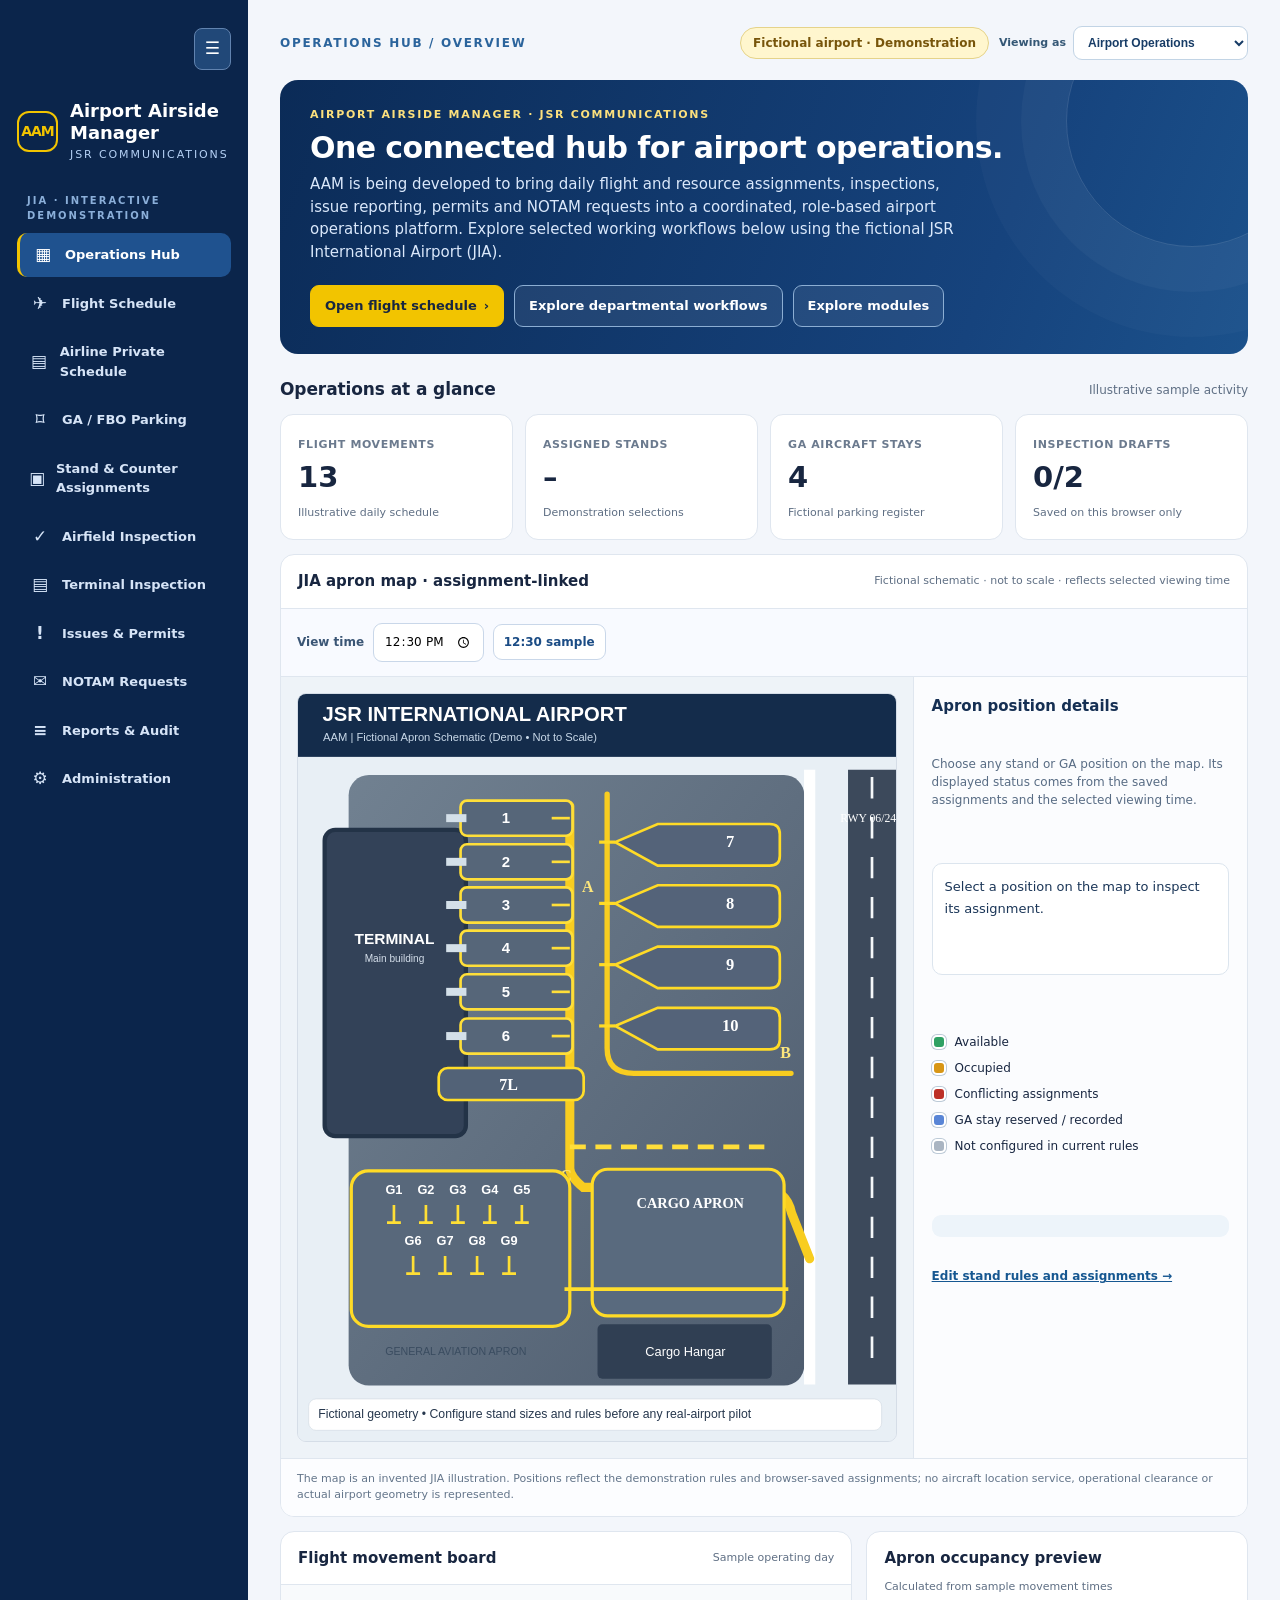
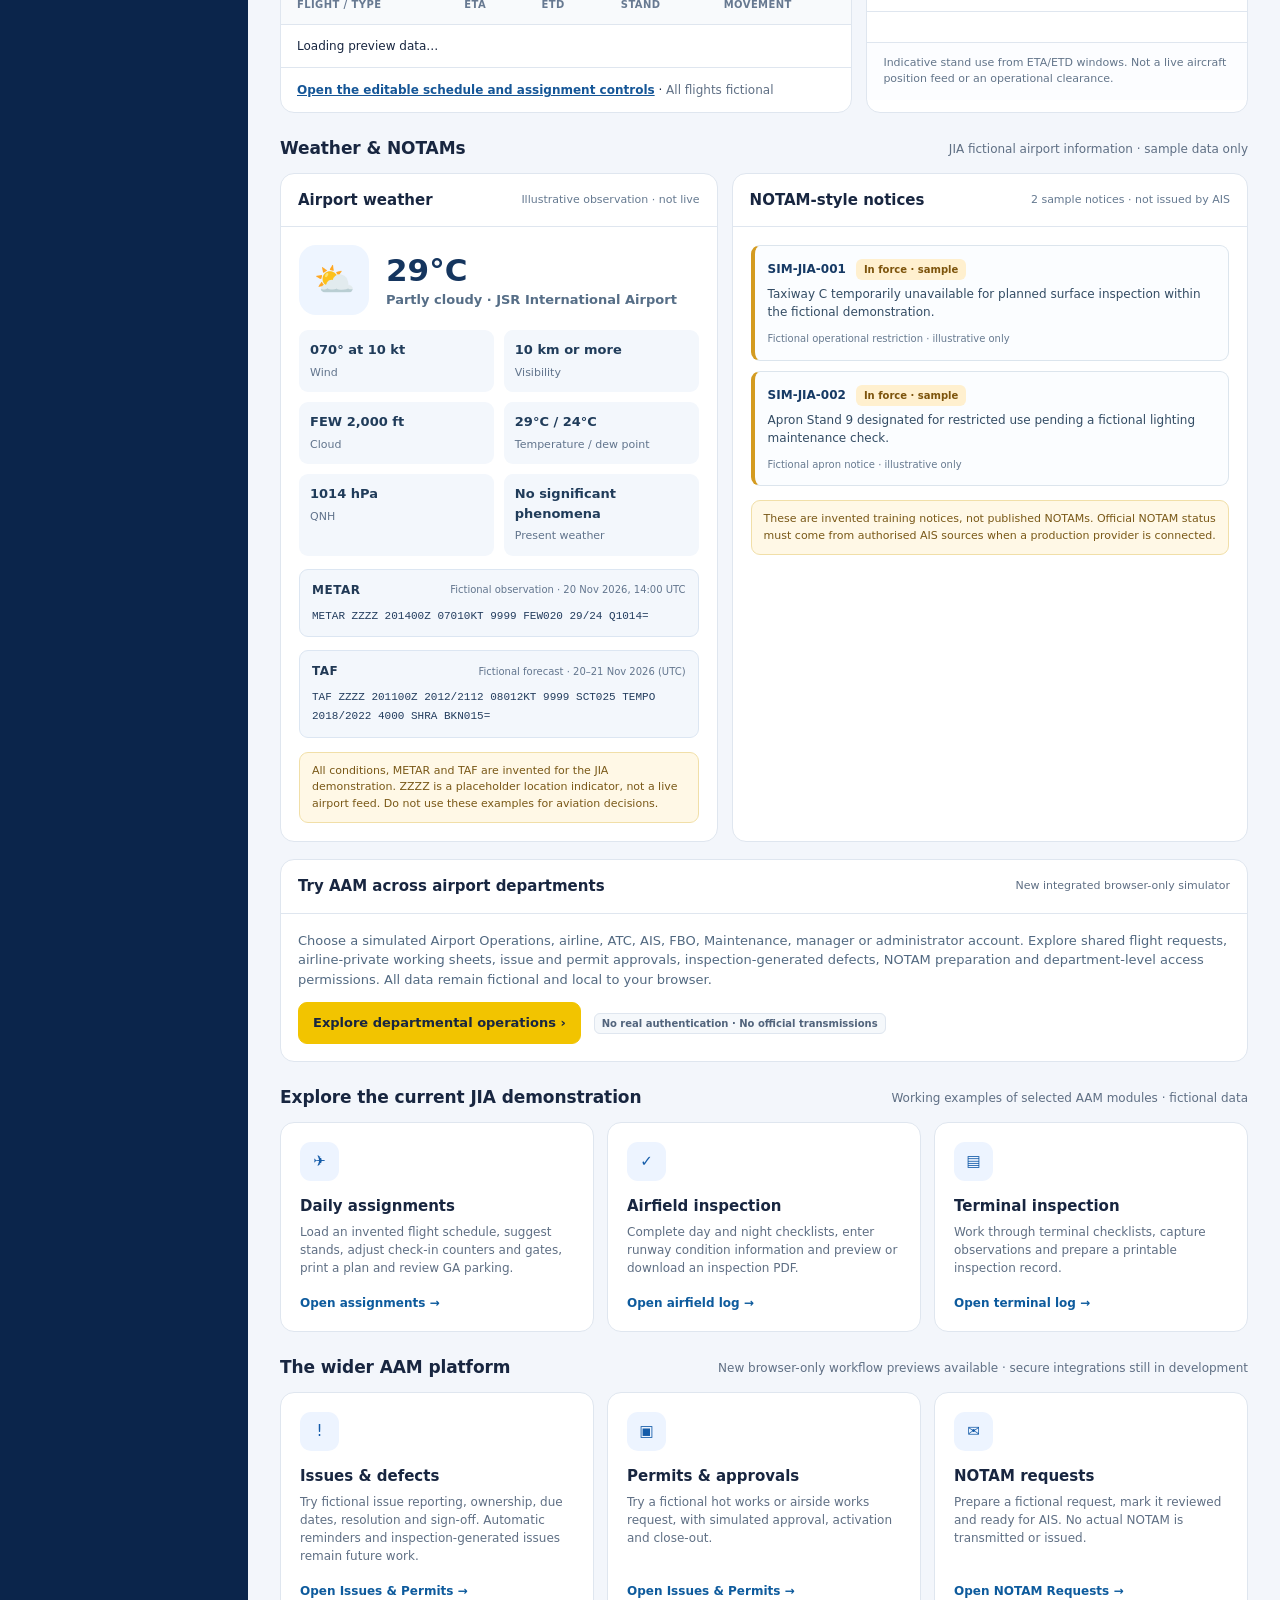
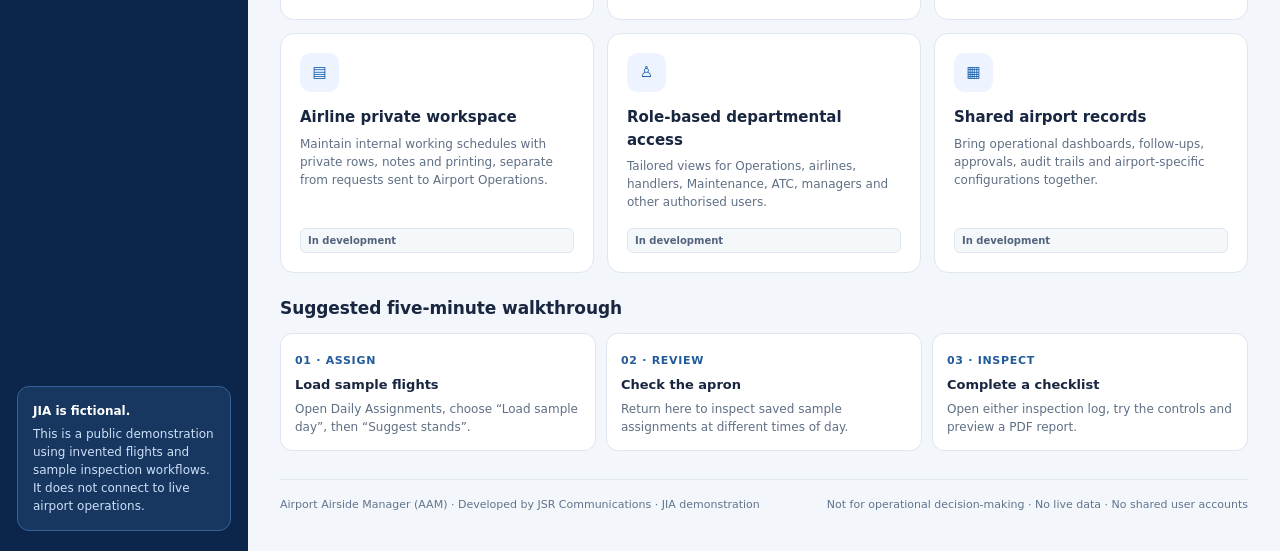
==== commit 930aeb7c: "Connect original AAM dashboard apron and movement board to simulated departmental records" ====
--- a/index.html
+++ b/index.html
@@ -309,9 +309,22 @@
    $$('unmappedStands').hidden=!unmapped.length;
    $$('unmappedStands').textContent=unmapped.length?'Configured positions without a location on this schematic: '+unmapped.join(', ')+'. These remain in the assignment system.':'';
  }
- function read(){const s=safeRead('jia-stands-v1');const hasSave=Boolean(s&&Array.isArray(s.flights));const flights=hasSave?s.flights:fallback;const date=hasSave&&/^\d{4}-\d{2}-\d{2}$/.test(s.date||'')?s.date:[new Date().getFullYear(),String(new Date().getMonth()+1).padStart(2,'0'),String(new Date().getDate()).padStart(2,'0')].join('-');const stands=hasSave&&Array.isArray(s.rules?.stands)?s.rules.stands.map(x=>x[0]):['Stand 1','Stand 2','Stand 3','Stand 4','Stand 5','Stand 6','Stand 7L','Stand 7','Stand 8','Stand 9','Stand 10','Cargo'];const gaCount=hasSave&&Array.isArray(s.ga)?s.ga.length:4;return{flights,date,stands,gaCount,ga:hasSave&&Array.isArray(s.ga)?s.ga:[],turn:hasSave?Number(s.rules?.turn??45):45,buffer:hasSave?Number(s.rules?.buffer??10):10,hasSave}}
+ function read(){
+   // The integrated departmental simulator is the source of truth after it has
+   // been opened. Earlier standalone assignment data remain as the fallback.
+   const demo=safeRead('aam-jia-connected-v1');
+   if(demo&&demo.version===1&&Array.isArray(demo.flights)&&Array.isArray(demo.users)){
+     let chosen='u-ops';try{chosen=sessionStorage.getItem('aam-jia-account-v1')||chosen}catch(e){}
+     const account=demo.users.find(u=>u.id===chosen&&u.active);
+     const airline=account?.role==='Airline';
+     const date=/^\d{4}-\d{2}-\d{2}$/.test(demo.date||'')?demo.date:'2026-11-20';
+     const flights=demo.flights.filter(f=>f.date===date&&f.status==='Accepted'&&(!airline||f.org===account.org)).map(f=>({flight:f.number,ac:f.aircraft,eta:f.eta,etd:f.etd,sta:f.sta,std:f.std,stand:f.stand,category:f.category}));
+     const stays=(demo.ga||[]).filter(g=>!account||account.role!=='FBO'||g.org===account.org).map(g=>({...g,reg:g.registration,arr:g.start,dep:g.end,status:g.status==='On stand'?'On the ground':g.status}));
+     return {flights,date,stands:['Stand 1','Stand 2','Stand 3','Stand 4','Stand 5','Stand 6','Stand 7L','Stand 7','Stand 8','Stand 9','Stand 10','Cargo'],gaCount:stays.length,ga:stays,turn:45,buffer:10,hasSave:true,integrated:true}
+   }
+   const s=safeRead('jia-stands-v1');const hasSave=Boolean(s&&Array.isArray(s.flights));const flights=hasSave?s.flights:fallback;const date=hasSave&&/^\d{4}-\d{2}-\d{2}$/.test(s.date||'')?s.date:[new Date().getFullYear(),String(new Date().getMonth()+1).padStart(2,'0'),String(new Date().getDate()).padStart(2,'0')].join('-');const stands=hasSave&&Array.isArray(s.rules?.stands)?s.rules.stands.map(x=>x[0]):['Stand 1','Stand 2','Stand 3','Stand 4','Stand 5','Stand 6','Stand 7L','Stand 7','Stand 8','Stand 9','Stand 10','Cargo'];const gaCount=hasSave&&Array.isArray(s.ga)?s.ga.length:4;return{flights,date,stands,gaCount,ga:hasSave&&Array.isArray(s.ga)?s.ga:[],turn:hasSave?Number(s.rules?.turn??45):45,buffer:hasSave?Number(s.rules?.buffer??10):10,hasSave}}
  function paint(){const state=read(), t=minutes($$('viewTime').value)||0, flights=state.flights;
-  $$('dataLabel').textContent=state.hasSave?'Showing saved assignments from this browser':'Illustrative sample activity — open Assignments to load your own sample';
+  $('dataLabel').textContent=state.integrated?'Showing integrated JIA departmental records from this browser':state.hasSave?'Showing saved standalone assignments from this browser':'Illustrative sample activity — open Assignments to load your own sample';
   $$('flightCount').textContent=flights.length;
   $$('assignedCount').textContent=flights.filter(f=>Boolean(f.stand)).length;
   $$('assignedHint').textContent=state.hasSave?'From your saved assignment rows':'Pre-filled illustration';
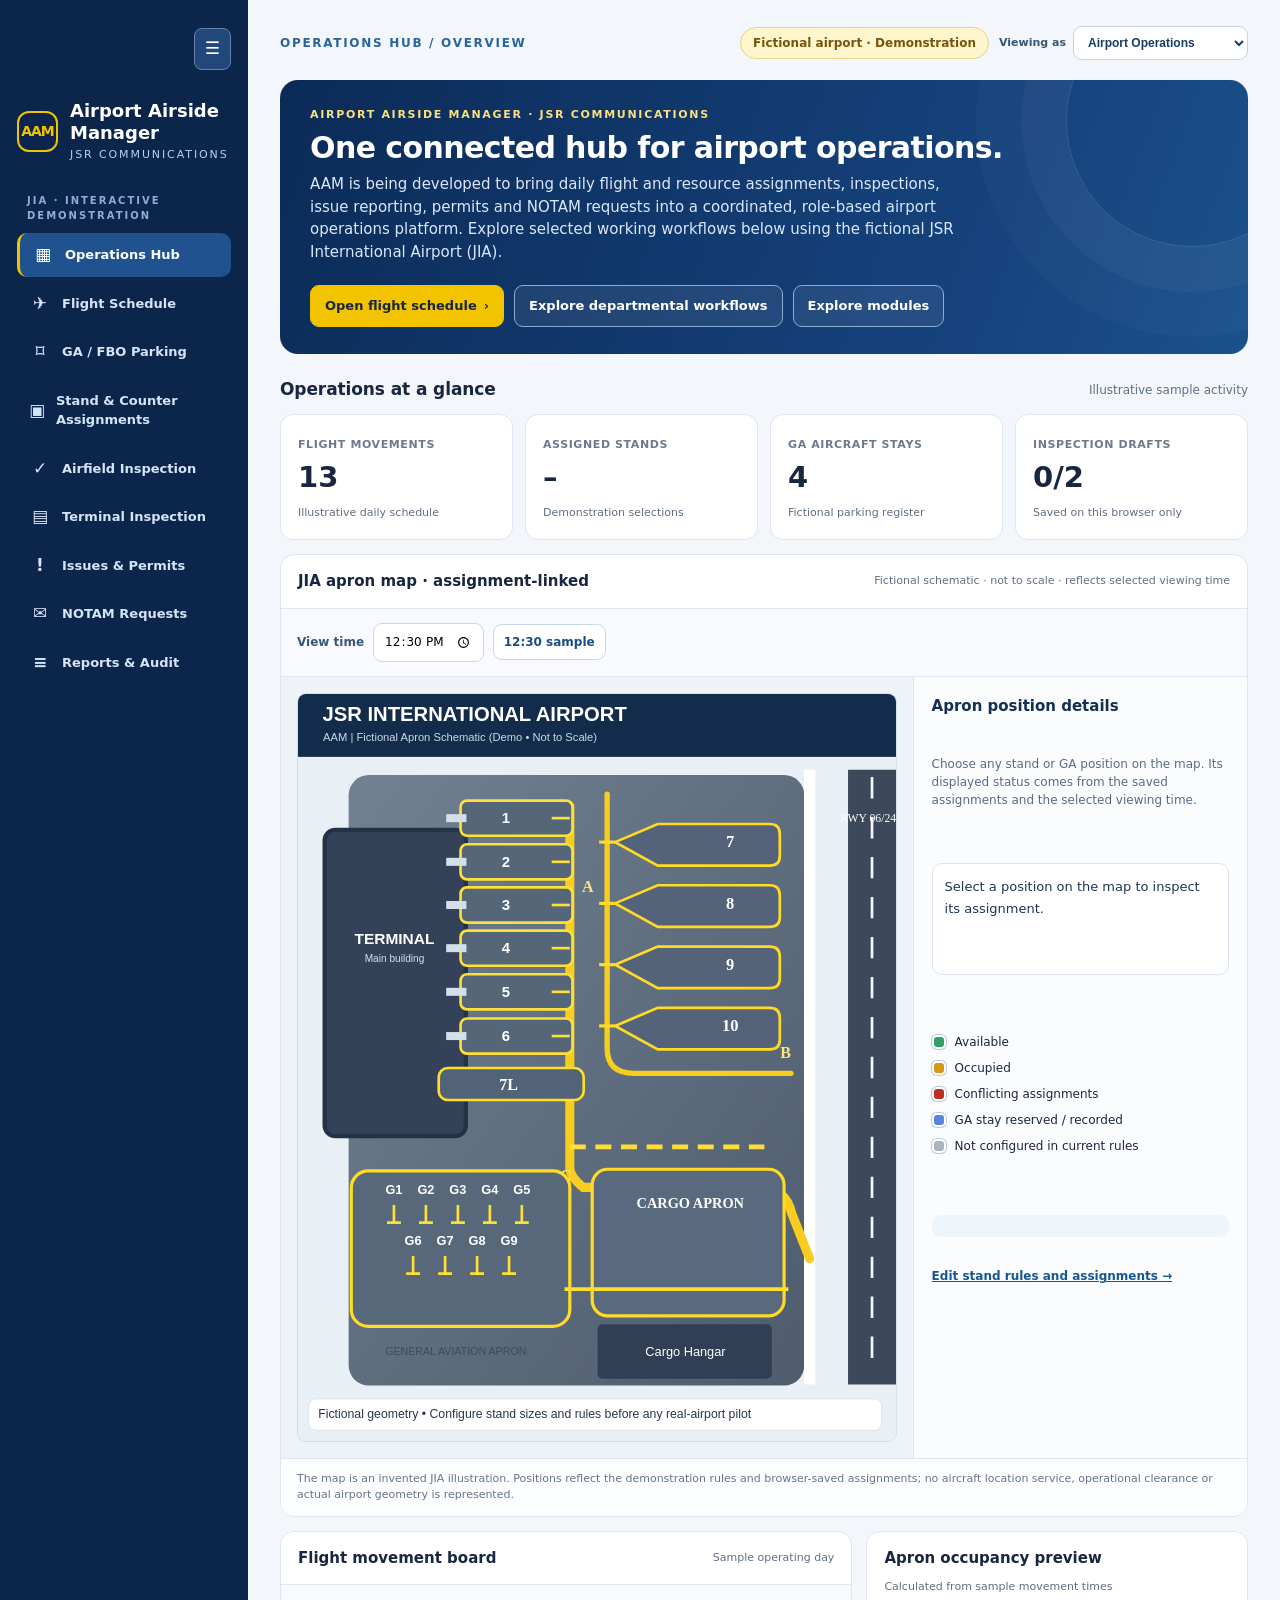
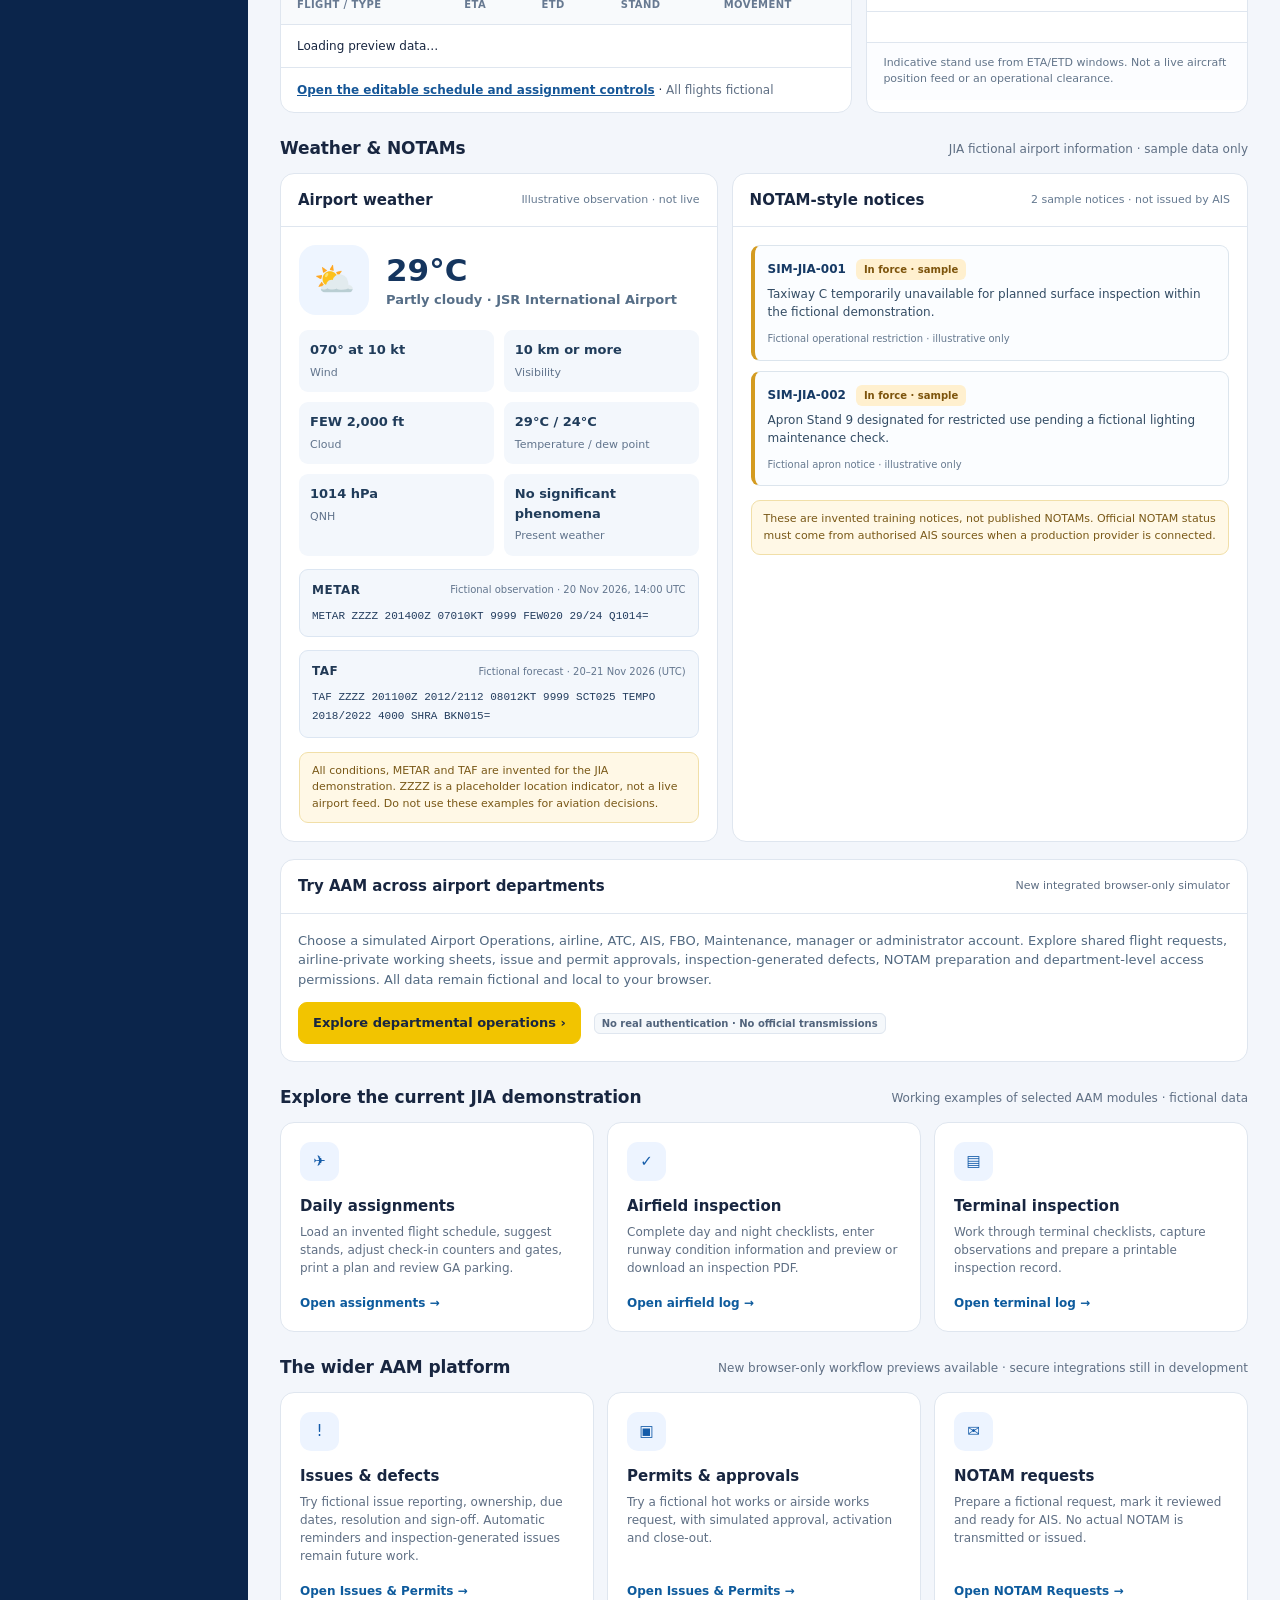
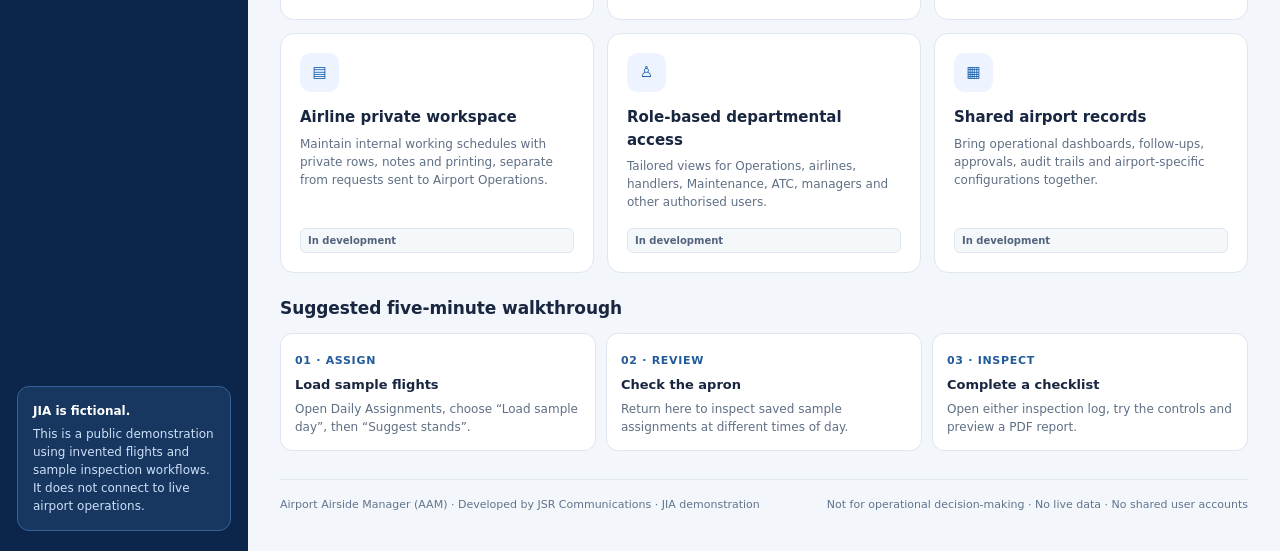
==== commit 7322239c: "Respect selected department in original dashboard navigation and update apron on account switch" ====
--- a/index.html
+++ b/index.html
@@ -94,6 +94,7 @@
 /* Keep the original AAM dashboard; embed role-specific workflows under its existing sidebar. */
 .top-identity{display:flex;align-items:center;gap:10px;flex-wrap:wrap;justify-content:flex-end}
 .demo-account-label{font-size:11px;font-weight:750;color:#345775;display:flex;align-items:center;gap:7px}
+.menu a[hidden]{display:none!important}
 .demo-account-label select{border:1px solid #c2d4e5;background:#fff;border-radius:9px;padding:8px 10px;color:#173c66;font-weight:700;max-width:270px;font-size:12px;min-width:155px}
 .workspace-panel{background:#fff;border:1px solid var(--line);border-radius:14px;overflow:hidden}
 #departmentFrame{display:block;border:0;width:100%;min-height:660px;background:#f2f6fb}
@@ -342,7 +343,7 @@
   for(const stand of state.stands){const on=flights.filter(f=>f.stand===stand&&active(f,t,state.turn));const b=el('div','bay'+(on.length?' busy':''));b.append(el('b','',stand),el('span','',on.length?on.map(f=>f.flight).join(', '):'Available in preview'));grid.append(b)}
   drawMap(state,t);
  }
- $$('viewTime').addEventListener('input',paint);$$('resetTime').addEventListener('click',()=>{$$('viewTime').value='12:30';paint()});window.addEventListener('pageshow',paint);window.addEventListener('storage',paint);document.addEventListener('visibilitychange',()=>{if(!document.hidden)paint()});paint();
+ $$('viewTime').addEventListener('input',paint);$$('resetTime').addEventListener('click',()=>{$$('viewTime').value='12:30';paint()});window.addEventListener('pageshow',paint);window.addEventListener('storage',paint);window.addEventListener('aam-account-updated',paint);document.addEventListener('visibilitychange',()=>{if(!document.hidden)paint()});paint();
 })();
 </script>
 <script>
@@ -378,15 +379,45 @@
  if(users.some(function(x){return x[0]===previous}))dropdown.value=previous;
  else if(users.some(function(x){return x[0]==='u-ops'}))dropdown.value='u-ops';
  dropdownId=dropdown.value;
+ updateRoleNavigation();
 }
 function setAccount(id){
  try{sessionStorage.setItem(SESSION,id)}catch(e){}
  dropdownId=id;
+ updateRoleNavigation();
+}
+function updateRoleNavigation(){
+ var saved;try{saved=JSON.parse(localStorage.getItem(KEY)||'null')}catch(e){}
+ var user=saved&&saved.users&&saved.users.find(function(u){return u.id===dropdown.value});
+ var role=user&&saved.roles&&saved.roles.find(function(r){return r.name===user.role});
+ var map={flights:'flights:view',private:'private:view',ga:'ga:view',issues:'issues:view',notams:'notams:view',reports:'reports:view',admin:'admin:manage'};
+ var fallback={
+  'u-ops':['flights','ga','issues','notams','reports'],
+  'u-admin':Object.keys(map),
+  'u-manager':['flights','ga','issues','notams','reports'],
+  'u-atc':['flights','ga','issues','notams'],
+  'u-ais':['flights','notams','reports'],
+  'u-horizon':['flights','private','ga','issues','notams'],
+  'u-coastal':['flights','private','ga','issues','notams'],
+  'u-cargo':['flights','private','ga','issues','notams'],
+  'u-fbo':['flights','ga','issues'],
+  'u-handler':['flights','ga','issues'],
+  'u-maint':['flights','issues','notams'],
+  'u-safety':['flights','issues','notams','reports'],
+  'u-comms':['flights','issues','notams'],
+  'u-fire':['flights','issues','notams']
+ };
+ nav.querySelectorAll('a[data-workspace]').forEach(function(a){
+  var key=a.dataset.workspace;
+  var permitted=role?(role.name==='System Administrator'||role.perms.includes(map[key])||(key==='issues'&&role.perms.includes('permits:view'))):((fallback[dropdown.value]||[]).includes(key));
+  a.hidden=!permitted;
+ });
 }
 function title(id){return ({flights:'Flight Schedule',private:'Airline Private Schedule',ga:'GA / FBO Parking',issues:'Issues & Permits',permits:'Issues & Permits',notams:'NOTAM Requests',reports:'Reports & Audit',admin:'Administration'})[id]||'Departmental workflow'}
 function choosePage(){
  var match=(location.hash||'').match(/^#aam-(flights|private|ga|issues|permits|notams|reports|admin)$/);
  var page=match&&match[1];
+ if(page&&nav.querySelector('a[data-workspace="'+(page==='permits'?'issues':page)+'"]')?.hidden){page=null;history.replaceState(null,'',location.pathname)}
  if(!page){
    dashboard.hidden=false;workspace.hidden=true;crumb.textContent='Operations Hub / Overview';
    nav.querySelectorAll('a').forEach(function(a){a.classList.toggle('current',a.getAttribute('href')==='index.html')});
@@ -406,6 +437,7 @@
  setAccount(this.value);
  if(!workspace.hidden)frame.src='portal.html?embed=1#'+workspacePage;
  else window.dispatchEvent(new Event('aam-account-updated'));
+ choosePage();
 });
 document.addEventListener('click',function(e){
  var a=e.target.closest('a[data-workspace]');if(!a)return;
@@ -418,7 +450,7 @@
  frame.style.height=height+'px';
  populate();
 });
-window.addEventListener('storage',function(e){if(e.key===KEY)populate()});
+window.addEventListener('storage',function(e){if(e.key===KEY){populate();window.dispatchEvent(new Event('aam-account-updated'))}});
 populate();
 var savedId=null;try{savedId=sessionStorage.getItem(SESSION)}catch(e){}
 if(savedId&&dropdown.querySelector('option[value="'+savedId+'"]'))dropdown.value=savedId;
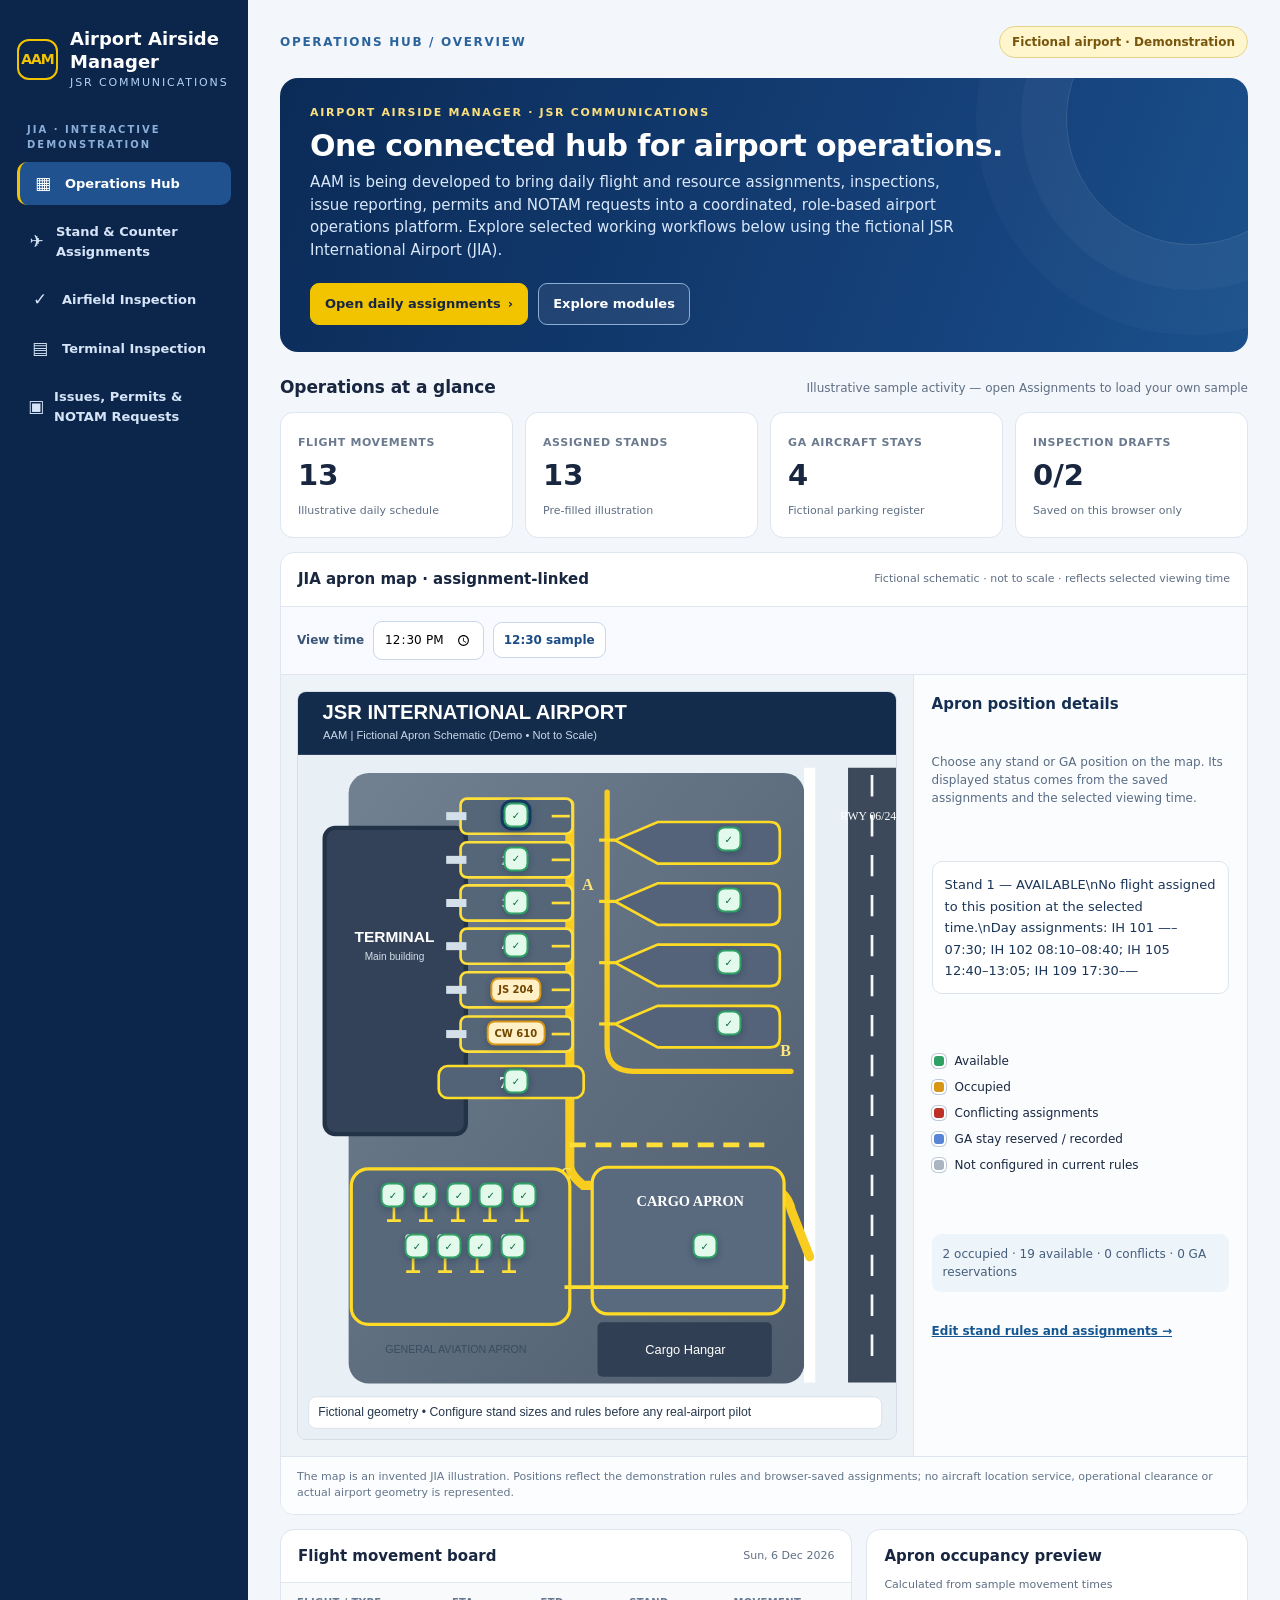
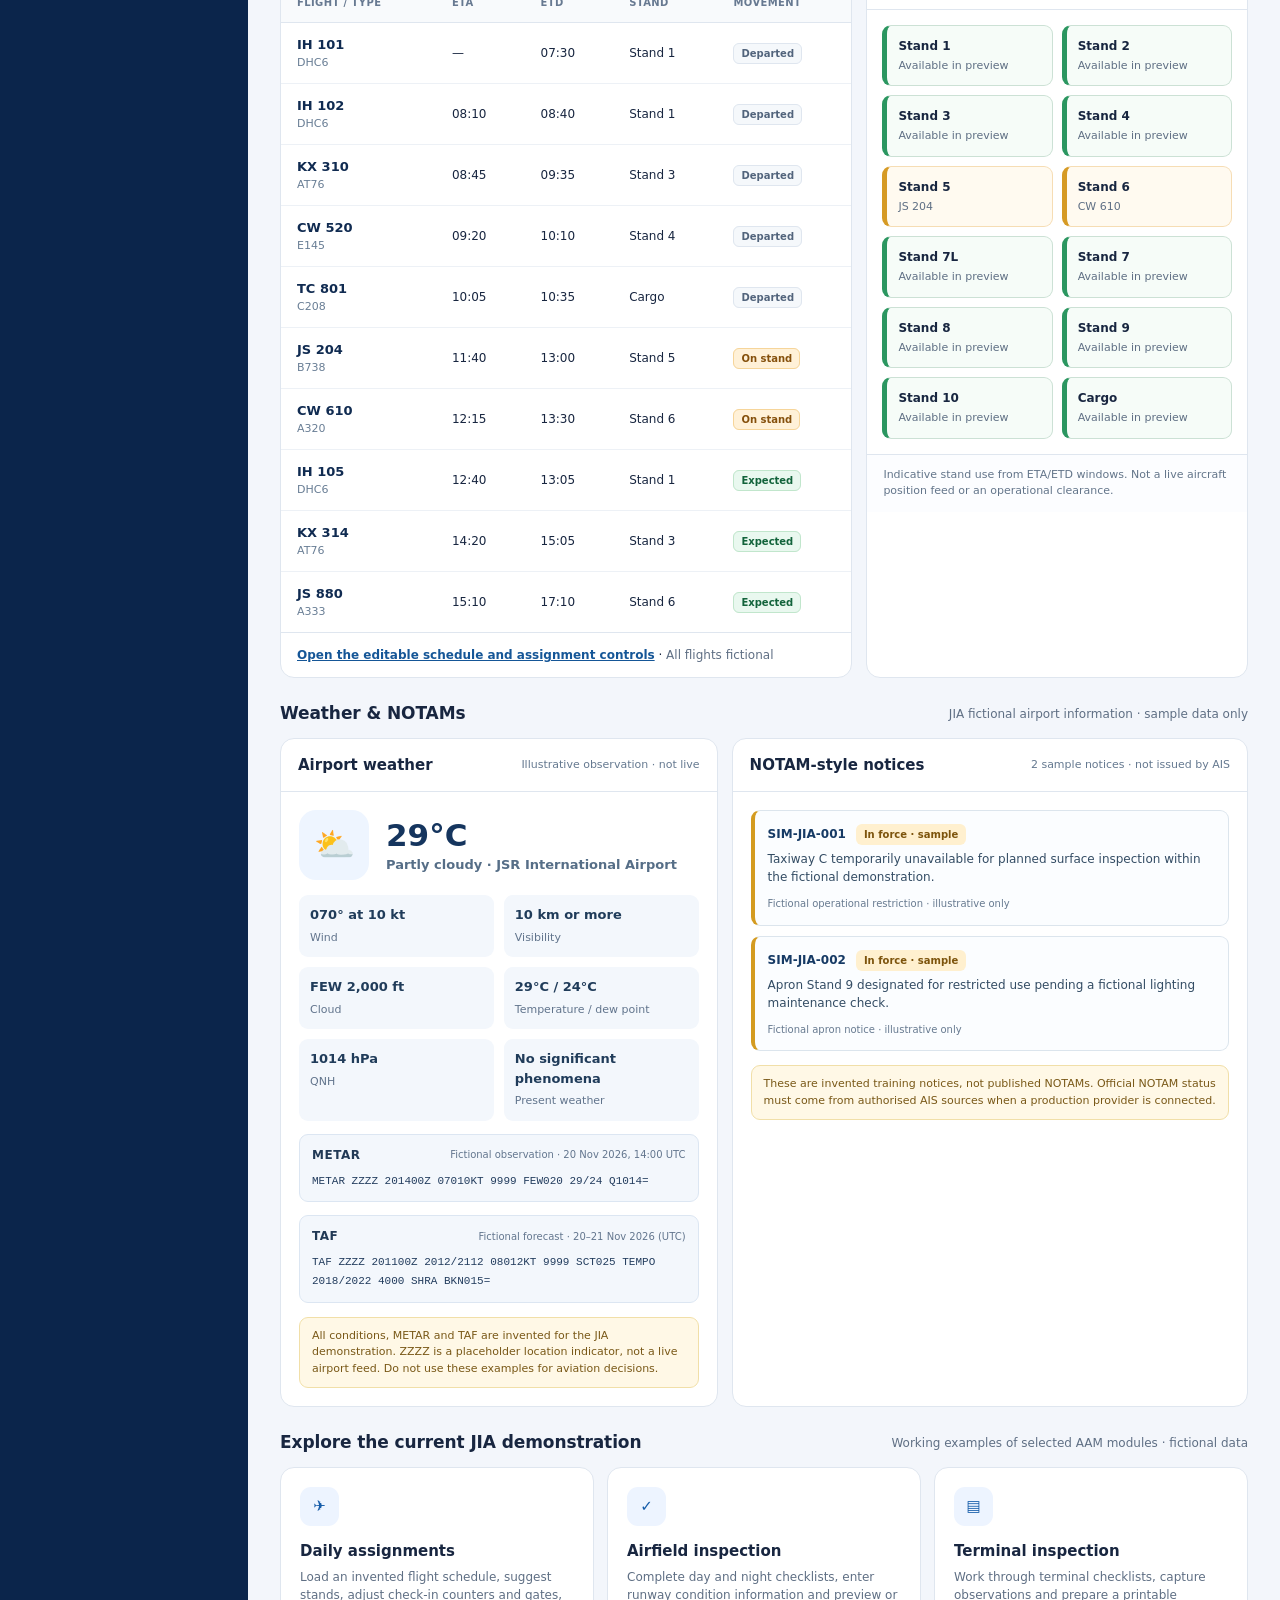
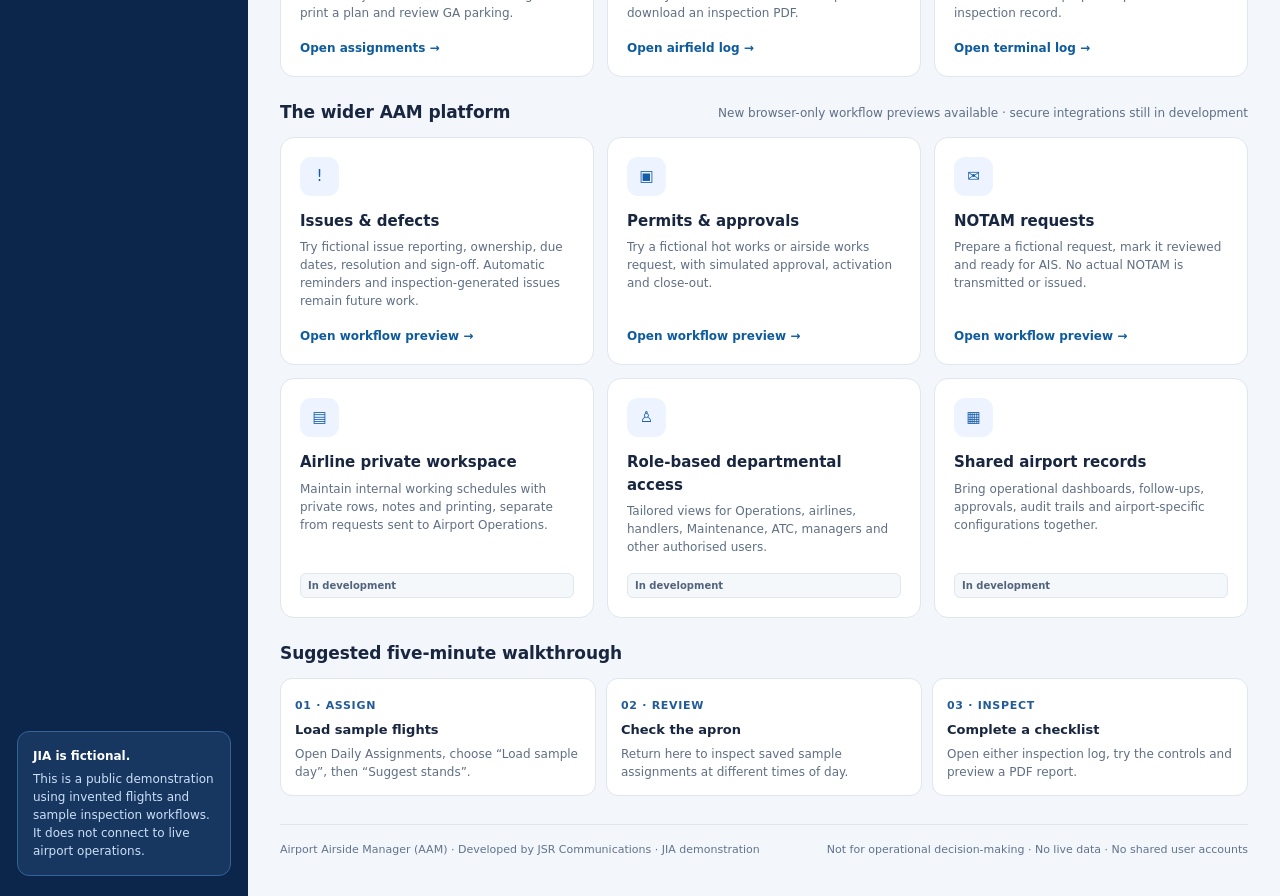
==== commit 0109441a: "Restore AAM repository snapshot from 3cc565a4a9e000303f4d12fd9cc90b60a67d68d6" ====
--- a/index.html
+++ b/index.html
@@ -77,55 +77,24 @@
 .aviation-message-head span{font-size:10px;color:#63768e}
 .aviation-message code{display:block;white-space:normal;overflow-wrap:anywhere;font:11px/1.7 ui-monospace,SFMono-Regular,Consolas,"Liberation Mono",monospace;color:#233d5e}
 
-
-/* Public AAM demo navigation is independently collapsible. */
-.side-toggle{align-self:flex-end;border:1px solid #6183af;background:#214878;color:#fff;border-radius:8px;padding:7px 10px;font-size:17px;cursor:pointer}
-.wrap.sidebar-collapsed{grid-template-columns:75px minmax(0,1fr)}
-.wrap.sidebar-collapsed aside[aria-label="Demonstration navigation"]{padding:17px 8px}
-.wrap.sidebar-collapsed aside[aria-label="Demonstration navigation"] .brand h1,
-.wrap.sidebar-collapsed aside[aria-label="Demonstration navigation"] .brand p,
-.wrap.sidebar-collapsed aside[aria-label="Demonstration navigation"] .menu-heading,
-.wrap.sidebar-collapsed aside[aria-label="Demonstration navigation"] .side-note{display:none}
-.wrap.sidebar-collapsed aside[aria-label="Demonstration navigation"] .menu a{font-size:0;justify-content:center;padding:13px 5px}
-.wrap.sidebar-collapsed aside[aria-label="Demonstration navigation"] .menu a .sym{font-size:18px;width:auto}
-@media(max-width:720px){.wrap.sidebar-collapsed{display:block}.wrap.sidebar-collapsed aside[aria-label="Demonstration navigation"] .brand h1,.wrap.sidebar-collapsed aside[aria-label="Demonstration navigation"] .brand p{display:block}.wrap.sidebar-collapsed aside[aria-label="Demonstration navigation"] .menu a{font-size:11px;padding:9px 10px}}
-
-
-/* Keep the original AAM dashboard; embed role-specific workflows under its existing sidebar. */
-.top-identity{display:flex;align-items:center;gap:10px;flex-wrap:wrap;justify-content:flex-end}
-.demo-account-label{font-size:11px;font-weight:750;color:#345775;display:flex;align-items:center;gap:7px}
-.menu a[hidden]{display:none!important}
-.demo-account-label select{border:1px solid #c2d4e5;background:#fff;border-radius:9px;padding:8px 10px;color:#173c66;font-weight:700;max-width:270px;font-size:12px;min-width:155px}
-.workspace-panel{background:#fff;border:1px solid var(--line);border-radius:14px;overflow:hidden}
-#departmentFrame{display:block;border:0;width:100%;min-height:660px;background:#f2f6fb}
-#departmentWorkspace[hidden],#dashboardContent[hidden]{display:none!important}
-@media(max-width:650px){.top-identity{justify-content:flex-start}.demo-account-label select{max-width:195px}}
-
 </style>
 </head>
 <body>
 <div class="wrap">
-<aside aria-label="Demonstration navigation"><button type="button" id="collapsePublicSidebar" class="side-toggle" aria-label="Collapse sidebar" aria-expanded="true" title="Collapse sidebar">☰</button>
+<aside aria-label="Demonstration navigation">
   <div class="brand"><div class="mark" aria-hidden="true">AAM</div><div><h1>Airport Airside<br>Manager</h1><p>JSR Communications</p></div></div>
   <div><div class="menu-heading">JIA · interactive demonstration</div><nav class="menu" aria-label="Modules">
     <a class="current" href="index.html" aria-current="page"><span class="sym">▦</span> Operations Hub</a>
-    <a href="#aam-flights" data-workspace="flights"><span class="sym">✈</span> Flight Schedule</a>
-    <a href="#aam-private" data-workspace="private"><span class="sym">▤</span> Airline Private Schedule</a>
-    <a href="#aam-ga" data-workspace="ga"><span class="sym">⌑</span> GA / FBO Parking</a>
-    <a href="assignments.html"><span class="sym">▣</span> Stand &amp; Counter Assignments</a>
+    <a href="assignments.html"><span class="sym">✈</span> Stand & Counter Assignments</a>
     <a href="airfield-inspection.html"><span class="sym">✓</span> Airfield Inspection</a>
     <a href="terminal-inspection.html"><span class="sym">▤</span> Terminal Inspection</a>
-    <a href="#aam-issues" data-workspace="issues"><span class="sym">!</span> Issues &amp; Permits</a>
-    <a href="#aam-notams" data-workspace="notams"><span class="sym">✉</span> NOTAM Requests</a>
-    <a href="#aam-reports" data-workspace="reports"><span class="sym">≡</span> Reports &amp; Audit</a>
-    <a href="#aam-admin" data-workspace="admin"><span class="sym">⚙</span> Administration</a>
+    <a href="workflows.html"><span class="sym">▣</span> Issues, Permits &amp; NOTAM Requests</a>
   </nav></div>
   <div class="side-note"><b>JIA is fictional.</b>This is a public demonstration using invented flights and sample inspection workflows. It does not connect to live airport operations.</div>
 </aside>
 <main>
-  <div class="topline"><span class="crumb" id="mainCrumb">Operations Hub / Overview</span><div class="top-identity"><span class="demo-tag">Fictional airport · Demonstration</span><label for="demoAccount" class="demo-account-label">Viewing as <select id="demoAccount" aria-label="Select fictional departmental account"></select></label></div></div>
-  <div id="dashboardContent">
-  <section class="hero" aria-label="Airport Airside Manager product overview"><div class="eyebrow">Airport Airside Manager · JSR Communications</div><h2>One connected hub for airport operations.</h2><p>AAM is being developed to bring daily flight and resource assignments, inspections, issue reporting, permits and NOTAM requests into a coordinated, role-based airport operations platform. Explore selected working workflows below using the fictional JSR International Airport (JIA).</p><div class="hero-btm"><a class="btn yellow" href="#aam-flights" data-workspace="flights">Open flight schedule <span aria-hidden="true">›</span></a><a class="btn ghost" href="#aam-issues" data-workspace="issues">Explore departmental workflows</a><a class="btn ghost" href="#modules">Explore modules</a></div></section>
+  <div class="topline"><span class="crumb">Operations Hub / Overview</span><span class="demo-tag">Fictional airport · Demonstration</span></div>
+  <section class="hero" aria-label="Airport Airside Manager product overview"><div class="eyebrow">Airport Airside Manager · JSR Communications</div><h2>One connected hub for airport operations.</h2><p>AAM is being developed to bring daily flight and resource assignments, inspections, issue reporting, permits and NOTAM requests into a coordinated, role-based airport operations platform. Explore selected working workflows below using the fictional JSR International Airport (JIA).</p><div class="hero-btm"><a class="btn yellow" href="assignments.html">Open daily assignments <span aria-hidden="true">›</span></a><a class="btn ghost" href="#modules">Explore modules</a></div></section>
   <div class="section-head"><h3>Operations at a glance</h3><small id="dataLabel" aria-live="polite">Illustrative sample activity</small></div>
   <section class="metrics" aria-label="Operational summary">
     <article class="metric"><small>Flight movements</small><strong id="flightCount">13</strong><span id="flightHint">Illustrative daily schedule</span></article>
@@ -202,15 +171,6 @@
     </article>
   </section>
 
-  <section class="panel" style="margin-top:17px" aria-label="Integrated fictional departmental simulator">
-    <div class="panel-h"><h3>Try AAM across airport departments</h3><small>New integrated browser-only simulator</small></div>
-    <div style="padding:17px">
-      <p style="margin:0 0 13px;color:#526981;font-size:13px">Choose a simulated Airport Operations, airline, ATC, AIS, FBO, Maintenance, manager or administrator account. Explore shared flight requests, airline-private working sheets, issue and permit approvals, inspection-generated defects, NOTAM preparation and department-level access permissions. All data remain fictional and local to your browser.</p>
-      <a class="btn yellow" href="#aam-flights" data-workspace="flights">Explore departmental operations ›</a>
-      <span class="pill" style="margin-left:8px">No real authentication · No official transmissions</span>
-    </div>
-  </section>
-
   <div class="section-head" id="modules"><h3>Explore the current JIA demonstration</h3><small>Working examples of selected AAM modules · fictional data</small></div>
   <section class="modules" aria-label="Available modules">
     <article class="module"><div class="symbol" aria-hidden="true">✈</div><h4>Daily assignments</h4><p>Load an invented flight schedule, suggest stands, adjust check-in counters and gates, print a plan and review GA parking.</p><a href="assignments.html">Open assignments →</a></article>
@@ -219,9 +179,9 @@
   </section>
   <div class="section-head"><h3>The wider AAM platform</h3><small>New browser-only workflow previews available · secure integrations still in development</small></div>
   <section class="modules" aria-label="Planned AAM platform capabilities">
-    <article class="module"><div class="symbol" aria-hidden="true">!</div><h4>Issues &amp; defects</h4><p>Try fictional issue reporting, ownership, due dates, resolution and sign-off. Automatic reminders and inspection-generated issues remain future work.</p><a href="#aam-issues" data-workspace="issues">Open Issues &amp; Permits →</a></article>
-    <article class="module"><div class="symbol" aria-hidden="true">▣</div><h4>Permits &amp; approvals</h4><p>Try a fictional hot works or airside works request, with simulated approval, activation and close-out.</p><a href="#aam-permits" data-workspace="permits">Open Issues &amp; Permits →</a></article>
-    <article class="module"><div class="symbol" aria-hidden="true">✉</div><h4>NOTAM requests</h4><p>Prepare a fictional request, mark it reviewed and ready for AIS. No actual NOTAM is transmitted or issued.</p><a href="#aam-notams" data-workspace="notams">Open NOTAM Requests →</a></article>
+    <article class="module"><div class="symbol" aria-hidden="true">!</div><h4>Issues &amp; defects</h4><p>Try fictional issue reporting, ownership, due dates, resolution and sign-off. Automatic reminders and inspection-generated issues remain future work.</p><a href="workflows.html#issues">Open workflow preview →</a></article>
+    <article class="module"><div class="symbol" aria-hidden="true">▣</div><h4>Permits &amp; approvals</h4><p>Try a fictional hot works or airside works request, with simulated approval, activation and close-out.</p><a href="workflows.html#permits">Open workflow preview →</a></article>
+    <article class="module"><div class="symbol" aria-hidden="true">✉</div><h4>NOTAM requests</h4><p>Prepare a fictional request, mark it reviewed and ready for AIS. No actual NOTAM is transmitted or issued.</p><a href="workflows.html#notams">Open workflow preview →</a></article>
     <article class="module"><div class="symbol" aria-hidden="true">▤</div><h4>Airline private workspace</h4><p>Maintain internal working schedules with private rows, notes and printing, separate from requests sent to Airport Operations.</p><span class="pill">In development</span></article>
     <article class="module"><div class="symbol" aria-hidden="true">♙</div><h4>Role-based departmental access</h4><p>Tailored views for Operations, airlines, handlers, Maintenance, ATC, managers and other authorised users.</p><span class="pill">In development</span></article>
     <article class="module"><div class="symbol" aria-hidden="true">▦</div><h4>Shared airport records</h4><p>Bring operational dashboards, follow-ups, approvals, audit trails and airport-specific configurations together.</p><span class="pill">In development</span></article>
@@ -229,11 +189,6 @@
   <div class="section-head"><h3>Suggested five-minute walkthrough</h3></div>
   <section class="workflow" aria-label="Demonstration workflow"><article class="step"><span>01 · ASSIGN</span><strong>Load sample flights</strong><p>Open Daily Assignments, choose “Load sample day”, then “Suggest stands”.</p></article><article class="step"><span>02 · REVIEW</span><strong>Check the apron</strong><p>Return here to inspect saved sample assignments at different times of day.</p></article><article class="step"><span>03 · INSPECT</span><strong>Complete a checklist</strong><p>Open either inspection log, try the controls and preview a PDF report.</p></article></section>
   <footer class="footer"><span>Airport Airside Manager (AAM) · Developed by JSR Communications · JIA demonstration</span><span>Not for operational decision-making · No live data · No shared user accounts</span></footer>
-</div>
-<section id="departmentWorkspace" hidden aria-label="AAM departmental workflow">
-  <div class="section-head"><h3 id="workspaceTitle">Departmental workflow</h3><small>Simulated user permissions and fictional records · local to this browser</small></div>
-  <div class="workspace-panel"><iframe id="departmentFrame" title="AAM fictional departmental workflow" loading="lazy"></iframe></div>
-</section>
 </main>
 </div>
 <script>
@@ -310,22 +265,9 @@
    $$('unmappedStands').hidden=!unmapped.length;
    $$('unmappedStands').textContent=unmapped.length?'Configured positions without a location on this schematic: '+unmapped.join(', ')+'. These remain in the assignment system.':'';
  }
- function read(){
-   // The integrated departmental simulator is the source of truth after it has
-   // been opened. Earlier standalone assignment data remain as the fallback.
-   const demo=safeRead('aam-jia-connected-v1');
-   if(demo&&demo.version===1&&Array.isArray(demo.flights)&&Array.isArray(demo.users)){
-     let chosen='u-ops';try{chosen=sessionStorage.getItem('aam-jia-account-v1')||chosen}catch(e){}
-     const account=demo.users.find(u=>u.id===chosen&&u.active);
-     const airline=account?.role==='Airline';
-     const date=/^\d{4}-\d{2}-\d{2}$/.test(demo.date||'')?demo.date:'2026-11-20';
-     const flights=demo.flights.filter(f=>f.date===date&&f.status==='Accepted'&&(!airline||f.org===account.org)).map(f=>({flight:f.number,ac:f.aircraft,eta:f.eta,etd:f.etd,sta:f.sta,std:f.std,stand:f.stand,category:f.category}));
-     const stays=(demo.ga||[]).filter(g=>!account||account.role!=='FBO'||g.org===account.org).map(g=>({...g,reg:g.registration,arr:g.start,dep:g.end,status:g.status==='On stand'?'On the ground':g.status}));
-     return {flights,date,stands:['Stand 1','Stand 2','Stand 3','Stand 4','Stand 5','Stand 6','Stand 7L','Stand 7','Stand 8','Stand 9','Stand 10','Cargo'],gaCount:stays.length,ga:stays,turn:45,buffer:10,hasSave:true,integrated:true}
-   }
-   const s=safeRead('jia-stands-v1');const hasSave=Boolean(s&&Array.isArray(s.flights));const flights=hasSave?s.flights:fallback;const date=hasSave&&/^\d{4}-\d{2}-\d{2}$/.test(s.date||'')?s.date:[new Date().getFullYear(),String(new Date().getMonth()+1).padStart(2,'0'),String(new Date().getDate()).padStart(2,'0')].join('-');const stands=hasSave&&Array.isArray(s.rules?.stands)?s.rules.stands.map(x=>x[0]):['Stand 1','Stand 2','Stand 3','Stand 4','Stand 5','Stand 6','Stand 7L','Stand 7','Stand 8','Stand 9','Stand 10','Cargo'];const gaCount=hasSave&&Array.isArray(s.ga)?s.ga.length:4;return{flights,date,stands,gaCount,ga:hasSave&&Array.isArray(s.ga)?s.ga:[],turn:hasSave?Number(s.rules?.turn??45):45,buffer:hasSave?Number(s.rules?.buffer??10):10,hasSave}}
+ function read(){const s=safeRead('jia-stands-v1');const hasSave=Boolean(s&&Array.isArray(s.flights));const flights=hasSave?s.flights:fallback;const date=hasSave&&/^\d{4}-\d{2}-\d{2}$/.test(s.date||'')?s.date:[new Date().getFullYear(),String(new Date().getMonth()+1).padStart(2,'0'),String(new Date().getDate()).padStart(2,'0')].join('-');const stands=hasSave&&Array.isArray(s.rules?.stands)?s.rules.stands.map(x=>x[0]):['Stand 1','Stand 2','Stand 3','Stand 4','Stand 5','Stand 6','Stand 7L','Stand 7','Stand 8','Stand 9','Stand 10','Cargo'];const gaCount=hasSave&&Array.isArray(s.ga)?s.ga.length:4;return{flights,date,stands,gaCount,ga:hasSave&&Array.isArray(s.ga)?s.ga:[],turn:hasSave?Number(s.rules?.turn??45):45,buffer:hasSave?Number(s.rules?.buffer??10):10,hasSave}}
  function paint(){const state=read(), t=minutes($$('viewTime').value)||0, flights=state.flights;
-  $('dataLabel').textContent=state.integrated?'Showing integrated JIA departmental records from this browser':state.hasSave?'Showing saved standalone assignments from this browser':'Illustrative sample activity — open Assignments to load your own sample';
+  $$('dataLabel').textContent=state.hasSave?'Showing saved assignments from this browser':'Illustrative sample activity — open Assignments to load your own sample';
   $$('flightCount').textContent=flights.length;
   $$('assignedCount').textContent=flights.filter(f=>Boolean(f.stand)).length;
   $$('assignedHint').textContent=state.hasSave?'From your saved assignment rows':'Pre-filled illustration';
@@ -343,121 +285,8 @@
   for(const stand of state.stands){const on=flights.filter(f=>f.stand===stand&&active(f,t,state.turn));const b=el('div','bay'+(on.length?' busy':''));b.append(el('b','',stand),el('span','',on.length?on.map(f=>f.flight).join(', '):'Available in preview'));grid.append(b)}
   drawMap(state,t);
  }
- $$('viewTime').addEventListener('input',paint);$$('resetTime').addEventListener('click',()=>{$$('viewTime').value='12:30';paint()});window.addEventListener('pageshow',paint);window.addEventListener('storage',paint);window.addEventListener('aam-account-updated',paint);document.addEventListener('visibilitychange',()=>{if(!document.hidden)paint()});paint();
+ $$('viewTime').addEventListener('input',paint);$$('resetTime').addEventListener('click',()=>{$$('viewTime').value='12:30';paint()});window.addEventListener('pageshow',paint);window.addEventListener('storage',paint);document.addEventListener('visibilitychange',()=>{if(!document.hidden)paint()});paint();
 })();
 </script>
-<script>
-(function(){
- var root=document.querySelector('.wrap'),button=document.getElementById('collapsePublicSidebar');
- if(!root||!button)return;
- try{if(localStorage.getItem('aam-public-sidebar-v1')==='1')root.classList.add('sidebar-collapsed')}catch(e){}
- function sync(){var collapsed=root.classList.contains('sidebar-collapsed');button.setAttribute('aria-expanded',String(!collapsed));button.setAttribute('aria-label',collapsed?'Expand sidebar':'Collapse sidebar');button.title=collapsed?'Expand sidebar':'Collapse sidebar'}
- button.addEventListener('click',function(){root.classList.toggle('sidebar-collapsed');try{localStorage.setItem('aam-public-sidebar-v1',root.classList.contains('sidebar-collapsed')?'1':'0')}catch(e){}sync()});
- sync();
-})();
-</script>
-<script>
-(function(){
-'use strict';
-var KEY='aam-jia-connected-v1', SESSION='aam-jia-account-v1';
-var accounts=[
-['u-ops','Airport Operations'],['u-admin','System Administrator'],['u-manager','Airport Manager'],
-['u-atc','ATC Controller'],['u-ais','AIS Officer'],['u-horizon','Island Horizon Airways'],['u-coastal','Coastal Wings'],
-['u-cargo','Meridian Cargo'],['u-fbo','FBO'],['u-handler','Ground Handler'],['u-maint','Maintenance'],
-['u-safety','Safety'],['u-comms','Communications'],['u-fire','Airport Fire Service']
-];
-var dropdown=document.getElementById('demoAccount'),frame=document.getElementById('departmentFrame');
-var root=document.querySelector('.wrap'), dashboard=document.getElementById('dashboardContent');
-var workspace=document.getElementById('departmentWorkspace'),crumb=document.getElementById('mainCrumb');
-var nav=document.querySelector('nav.menu'), workspacePage='flights', dropdownId='';
-function option(id,label){var el=document.createElement('option');el.value=id;el.textContent=label;return el}
-function populate(){
- var stored;try{stored=JSON.parse(localStorage.getItem(KEY)||'null')}catch(e){}
- var users=stored&&Array.isArray(stored.users)?stored.users.filter(function(x){return x.active}).map(function(x){return [x.id,x.name+' · '+x.role]}):accounts;
- var previous=dropdown.value||dropdownId;
- dropdown.replaceChildren();users.forEach(function(x){dropdown.append(option(x[0],x[1]))});
- if(users.some(function(x){return x[0]===previous}))dropdown.value=previous;
- else if(users.some(function(x){return x[0]==='u-ops'}))dropdown.value='u-ops';
- dropdownId=dropdown.value;
- updateRoleNavigation();
-}
-function setAccount(id){
- try{sessionStorage.setItem(SESSION,id)}catch(e){}
- dropdownId=id;
- updateRoleNavigation();
-}
-function updateRoleNavigation(){
- var saved;try{saved=JSON.parse(localStorage.getItem(KEY)||'null')}catch(e){}
- var user=saved&&saved.users&&saved.users.find(function(u){return u.id===dropdown.value});
- var role=user&&saved.roles&&saved.roles.find(function(r){return r.name===user.role});
- var map={flights:'flights:view',private:'private:view',ga:'ga:view',issues:'issues:view',notams:'notams:view',reports:'reports:view',admin:'admin:manage'};
- var fallback={
-  'u-ops':['flights','ga','issues','notams','reports'],
-  'u-admin':Object.keys(map),
-  'u-manager':['flights','ga','issues','notams','reports'],
-  'u-atc':['flights','ga','issues','notams'],
-  'u-ais':['flights','notams','reports'],
-  'u-horizon':['flights','private','ga','issues','notams'],
-  'u-coastal':['flights','private','ga','issues','notams'],
-  'u-cargo':['flights','private','ga','issues','notams'],
-  'u-fbo':['flights','ga','issues'],
-  'u-handler':['flights','ga','issues'],
-  'u-maint':['flights','issues','notams'],
-  'u-safety':['flights','issues','notams','reports'],
-  'u-comms':['flights','issues','notams'],
-  'u-fire':['flights','issues','notams']
- };
- nav.querySelectorAll('a[data-workspace]').forEach(function(a){
-  var key=a.dataset.workspace;
-  var permitted=role?(role.name==='System Administrator'||role.perms.includes(map[key])||(key==='issues'&&role.perms.includes('permits:view'))):((fallback[dropdown.value]||[]).includes(key));
-  a.hidden=!permitted;
- });
-}
-function title(id){return ({flights:'Flight Schedule',private:'Airline Private Schedule',ga:'GA / FBO Parking',issues:'Issues & Permits',permits:'Issues & Permits',notams:'NOTAM Requests',reports:'Reports & Audit',admin:'Administration'})[id]||'Departmental workflow'}
-function choosePage(){
- var match=(location.hash||'').match(/^#aam-(flights|private|ga|issues|permits|notams|reports|admin)$/);
- var page=match&&match[1];
- if(page&&nav.querySelector('a[data-workspace="'+(page==='permits'?'issues':page)+'"]')?.hidden){page=null;history.replaceState(null,'',location.pathname)}
- if(!page){
-   dashboard.hidden=false;workspace.hidden=true;crumb.textContent='Operations Hub / Overview';
-   nav.querySelectorAll('a').forEach(function(a){a.classList.toggle('current',a.getAttribute('href')==='index.html')});
-   document.querySelector('main').scrollIntoView({block:'start',behavior:'instant'});
-   return;
- }
- workspacePage=page;dashboard.hidden=true;workspace.hidden=false;crumb.textContent='Operations Hub / '+title(page);
- document.getElementById('workspaceTitle').textContent=title(page);
- nav.querySelectorAll('a').forEach(function(a){a.classList.toggle('current',a.dataset.workspace===page||(page==='permits'&&a.dataset.workspace==='issues'))});
- var url='portal.html?embed=1#'+page;
- // Reuse the iframe when its route is already open and update the internal hash.
- if(frame.src&&frame.src.split('#')[0].endsWith('portal.html?embed=1')){try{frame.contentWindow.location.hash='#'+page}catch(e){frame.src=url}}
- else frame.src=url;
- document.querySelector('main').scrollIntoView({block:'start',behavior:'instant'});
-}
-dropdown.addEventListener('change',function(){
- setAccount(this.value);
- if(!workspace.hidden)frame.src='portal.html?embed=1#'+workspacePage;
- else window.dispatchEvent(new Event('aam-account-updated'));
- choosePage();
-});
-document.addEventListener('click',function(e){
- var a=e.target.closest('a[data-workspace]');if(!a)return;
- if(a.getAttribute('href')==='#aam-'+a.dataset.workspace){setAccount(dropdown.value)}
-});
-window.addEventListener('hashchange',choosePage);
-window.addEventListener('message',function(e){
- if(e.origin!==location.origin||e.source!==frame.contentWindow||!e.data||e.data.type!=='aam-embed-height')return;
- var height=Math.min(7000,Math.max(660,Number(e.data.height)||800));
- frame.style.height=height+'px';
- populate();
-});
-window.addEventListener('storage',function(e){if(e.key===KEY){populate();window.dispatchEvent(new Event('aam-account-updated'))}});
-populate();
-var savedId=null;try{savedId=sessionStorage.getItem(SESSION)}catch(e){}
-if(savedId&&dropdown.querySelector('option[value="'+savedId+'"]'))dropdown.value=savedId;
-setAccount(dropdown.value);
-choosePage();
-})();
-</script>
-
 </body>
 </html>
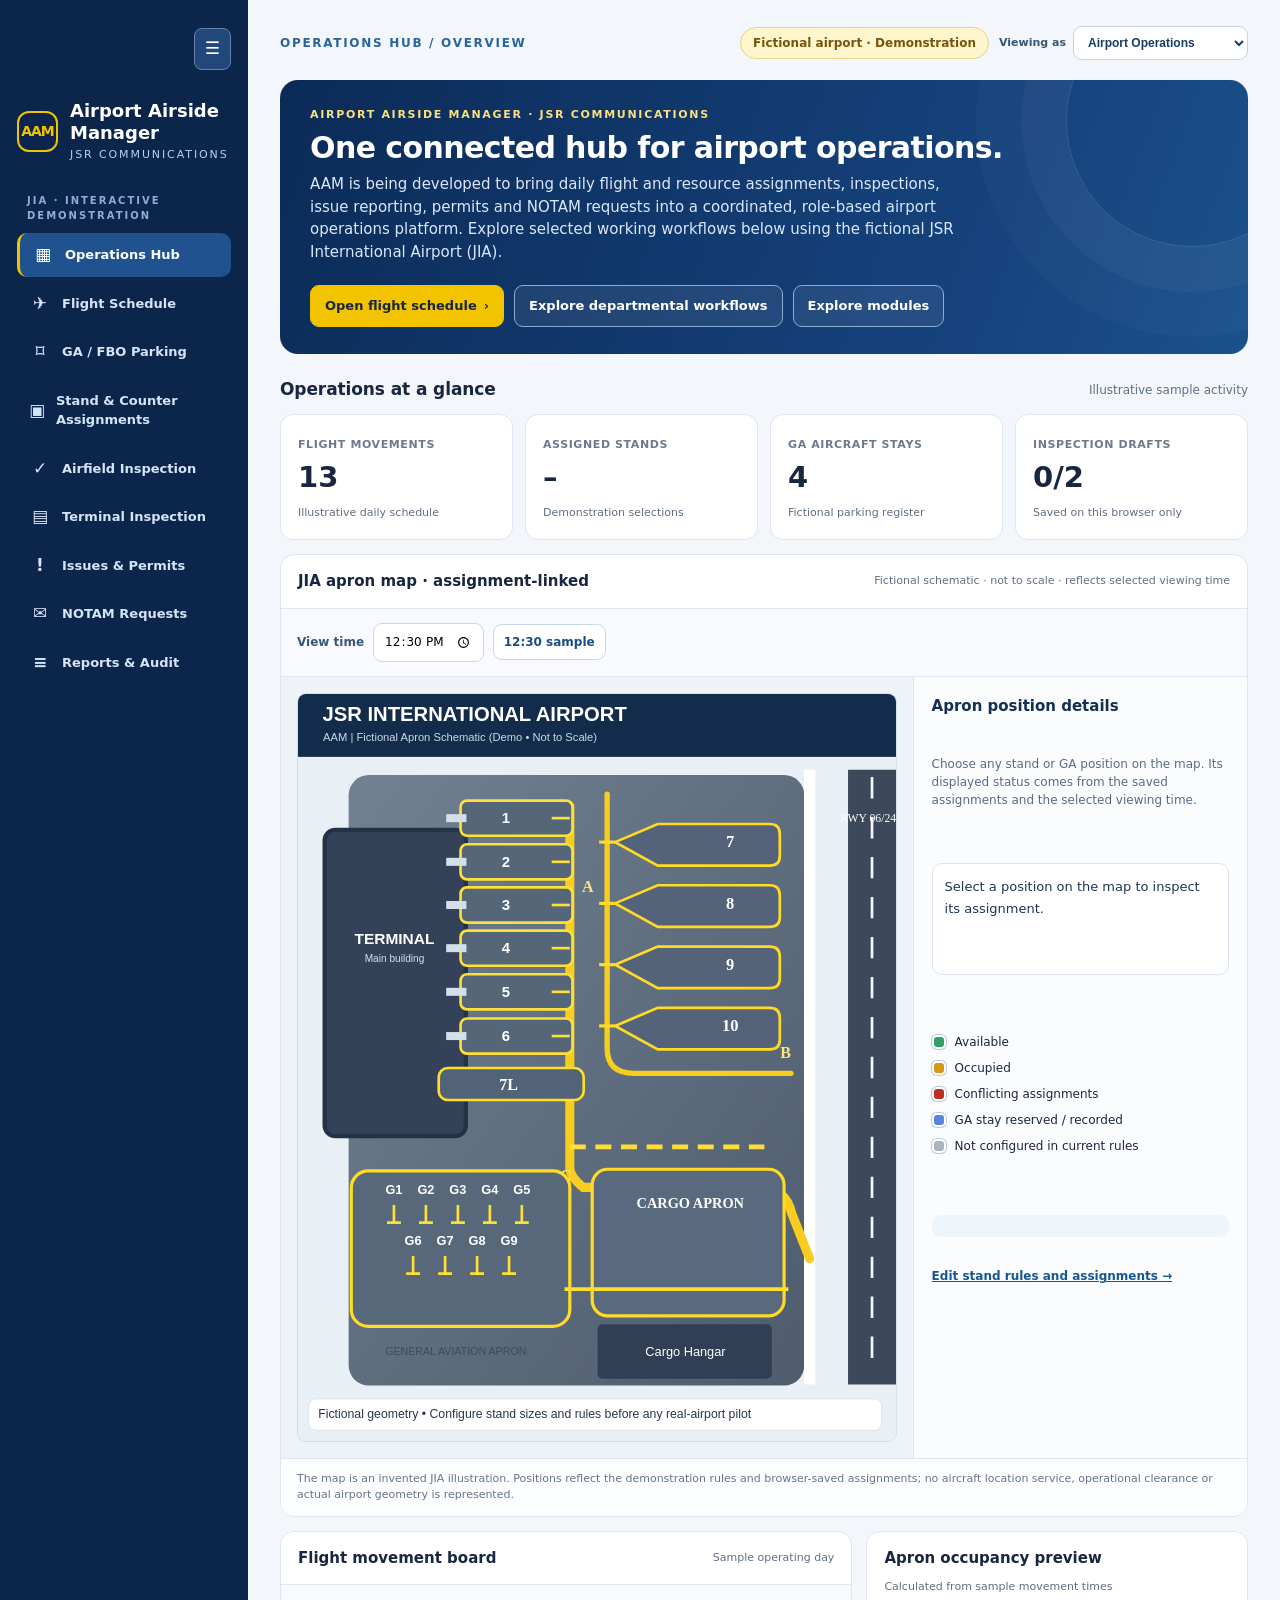
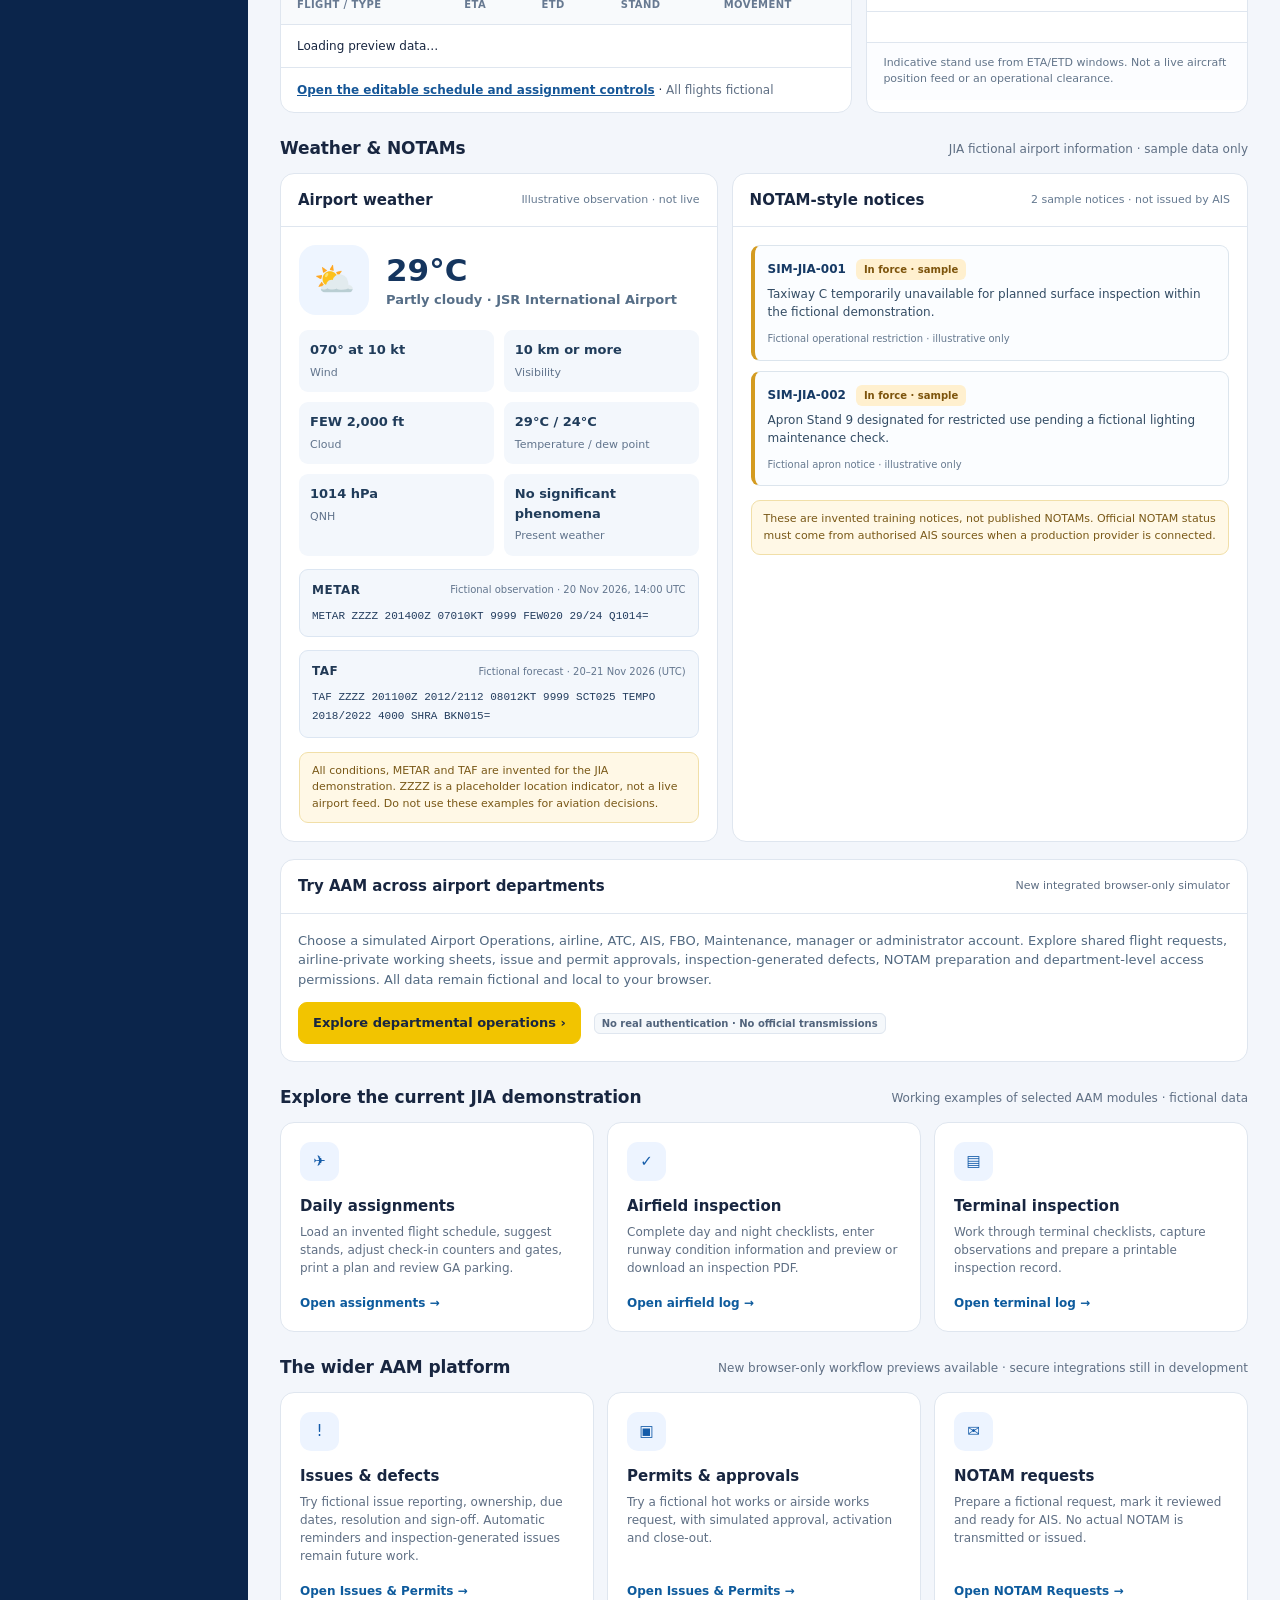
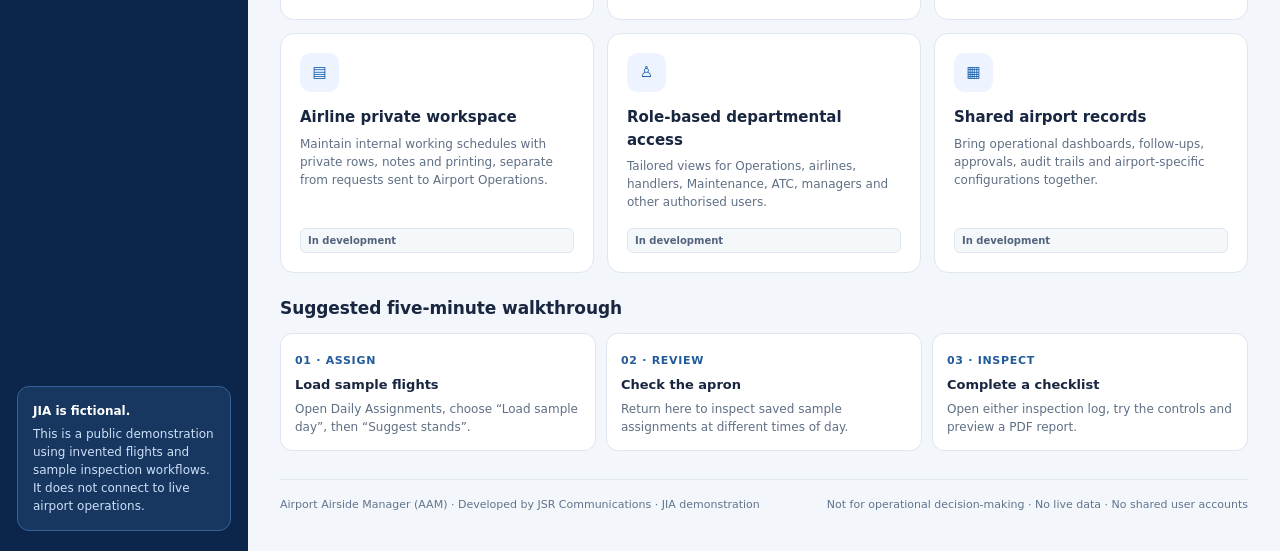
==== commit 69033c1e: "Restore AAM to state before rollback (55b7658), retaining approved dashboard and role-play updates" ====
--- a/index.html
+++ b/index.html
@@ -77,24 +77,55 @@
 .aviation-message-head span{font-size:10px;color:#63768e}
 .aviation-message code{display:block;white-space:normal;overflow-wrap:anywhere;font:11px/1.7 ui-monospace,SFMono-Regular,Consolas,"Liberation Mono",monospace;color:#233d5e}
 
+
+/* Public AAM demo navigation is independently collapsible. */
+.side-toggle{align-self:flex-end;border:1px solid #6183af;background:#214878;color:#fff;border-radius:8px;padding:7px 10px;font-size:17px;cursor:pointer}
+.wrap.sidebar-collapsed{grid-template-columns:75px minmax(0,1fr)}
+.wrap.sidebar-collapsed aside[aria-label="Demonstration navigation"]{padding:17px 8px}
+.wrap.sidebar-collapsed aside[aria-label="Demonstration navigation"] .brand h1,
+.wrap.sidebar-collapsed aside[aria-label="Demonstration navigation"] .brand p,
+.wrap.sidebar-collapsed aside[aria-label="Demonstration navigation"] .menu-heading,
+.wrap.sidebar-collapsed aside[aria-label="Demonstration navigation"] .side-note{display:none}
+.wrap.sidebar-collapsed aside[aria-label="Demonstration navigation"] .menu a{font-size:0;justify-content:center;padding:13px 5px}
+.wrap.sidebar-collapsed aside[aria-label="Demonstration navigation"] .menu a .sym{font-size:18px;width:auto}
+@media(max-width:720px){.wrap.sidebar-collapsed{display:block}.wrap.sidebar-collapsed aside[aria-label="Demonstration navigation"] .brand h1,.wrap.sidebar-collapsed aside[aria-label="Demonstration navigation"] .brand p{display:block}.wrap.sidebar-collapsed aside[aria-label="Demonstration navigation"] .menu a{font-size:11px;padding:9px 10px}}
+
+
+/* Keep the original AAM dashboard; embed role-specific workflows under its existing sidebar. */
+.top-identity{display:flex;align-items:center;gap:10px;flex-wrap:wrap;justify-content:flex-end}
+.demo-account-label{font-size:11px;font-weight:750;color:#345775;display:flex;align-items:center;gap:7px}
+.menu a[hidden]{display:none!important}
+.demo-account-label select{border:1px solid #c2d4e5;background:#fff;border-radius:9px;padding:8px 10px;color:#173c66;font-weight:700;max-width:270px;font-size:12px;min-width:155px}
+.workspace-panel{background:#fff;border:1px solid var(--line);border-radius:14px;overflow:hidden}
+#departmentFrame{display:block;border:0;width:100%;min-height:660px;background:#f2f6fb}
+#departmentWorkspace[hidden],#dashboardContent[hidden]{display:none!important}
+@media(max-width:650px){.top-identity{justify-content:flex-start}.demo-account-label select{max-width:195px}}
+
 </style>
 </head>
 <body>
 <div class="wrap">
-<aside aria-label="Demonstration navigation">
+<aside aria-label="Demonstration navigation"><button type="button" id="collapsePublicSidebar" class="side-toggle" aria-label="Collapse sidebar" aria-expanded="true" title="Collapse sidebar">☰</button>
   <div class="brand"><div class="mark" aria-hidden="true">AAM</div><div><h1>Airport Airside<br>Manager</h1><p>JSR Communications</p></div></div>
   <div><div class="menu-heading">JIA · interactive demonstration</div><nav class="menu" aria-label="Modules">
     <a class="current" href="index.html" aria-current="page"><span class="sym">▦</span> Operations Hub</a>
-    <a href="assignments.html"><span class="sym">✈</span> Stand & Counter Assignments</a>
+    <a href="#aam-flights" data-workspace="flights"><span class="sym">✈</span> Flight Schedule</a>
+    <a href="#aam-private" data-workspace="private"><span class="sym">▤</span> Airline Private Schedule</a>
+    <a href="#aam-ga" data-workspace="ga"><span class="sym">⌑</span> GA / FBO Parking</a>
+    <a href="assignments.html"><span class="sym">▣</span> Stand &amp; Counter Assignments</a>
     <a href="airfield-inspection.html"><span class="sym">✓</span> Airfield Inspection</a>
     <a href="terminal-inspection.html"><span class="sym">▤</span> Terminal Inspection</a>
-    <a href="workflows.html"><span class="sym">▣</span> Issues, Permits &amp; NOTAM Requests</a>
+    <a href="#aam-issues" data-workspace="issues"><span class="sym">!</span> Issues &amp; Permits</a>
+    <a href="#aam-notams" data-workspace="notams"><span class="sym">✉</span> NOTAM Requests</a>
+    <a href="#aam-reports" data-workspace="reports"><span class="sym">≡</span> Reports &amp; Audit</a>
+    <a href="#aam-admin" data-workspace="admin"><span class="sym">⚙</span> Administration</a>
   </nav></div>
   <div class="side-note"><b>JIA is fictional.</b>This is a public demonstration using invented flights and sample inspection workflows. It does not connect to live airport operations.</div>
 </aside>
 <main>
-  <div class="topline"><span class="crumb">Operations Hub / Overview</span><span class="demo-tag">Fictional airport · Demonstration</span></div>
-  <section class="hero" aria-label="Airport Airside Manager product overview"><div class="eyebrow">Airport Airside Manager · JSR Communications</div><h2>One connected hub for airport operations.</h2><p>AAM is being developed to bring daily flight and resource assignments, inspections, issue reporting, permits and NOTAM requests into a coordinated, role-based airport operations platform. Explore selected working workflows below using the fictional JSR International Airport (JIA).</p><div class="hero-btm"><a class="btn yellow" href="assignments.html">Open daily assignments <span aria-hidden="true">›</span></a><a class="btn ghost" href="#modules">Explore modules</a></div></section>
+  <div class="topline"><span class="crumb" id="mainCrumb">Operations Hub / Overview</span><div class="top-identity"><span class="demo-tag">Fictional airport · Demonstration</span><label for="demoAccount" class="demo-account-label">Viewing as <select id="demoAccount" aria-label="Select fictional departmental account"></select></label></div></div>
+  <div id="dashboardContent">
+  <section class="hero" aria-label="Airport Airside Manager product overview"><div class="eyebrow">Airport Airside Manager · JSR Communications</div><h2>One connected hub for airport operations.</h2><p>AAM is being developed to bring daily flight and resource assignments, inspections, issue reporting, permits and NOTAM requests into a coordinated, role-based airport operations platform. Explore selected working workflows below using the fictional JSR International Airport (JIA).</p><div class="hero-btm"><a class="btn yellow" href="#aam-flights" data-workspace="flights">Open flight schedule <span aria-hidden="true">›</span></a><a class="btn ghost" href="#aam-issues" data-workspace="issues">Explore departmental workflows</a><a class="btn ghost" href="#modules">Explore modules</a></div></section>
   <div class="section-head"><h3>Operations at a glance</h3><small id="dataLabel" aria-live="polite">Illustrative sample activity</small></div>
   <section class="metrics" aria-label="Operational summary">
     <article class="metric"><small>Flight movements</small><strong id="flightCount">13</strong><span id="flightHint">Illustrative daily schedule</span></article>
@@ -171,6 +202,15 @@
     </article>
   </section>
 
+  <section class="panel" style="margin-top:17px" aria-label="Integrated fictional departmental simulator">
+    <div class="panel-h"><h3>Try AAM across airport departments</h3><small>New integrated browser-only simulator</small></div>
+    <div style="padding:17px">
+      <p style="margin:0 0 13px;color:#526981;font-size:13px">Choose a simulated Airport Operations, airline, ATC, AIS, FBO, Maintenance, manager or administrator account. Explore shared flight requests, airline-private working sheets, issue and permit approvals, inspection-generated defects, NOTAM preparation and department-level access permissions. All data remain fictional and local to your browser.</p>
+      <a class="btn yellow" href="#aam-flights" data-workspace="flights">Explore departmental operations ›</a>
+      <span class="pill" style="margin-left:8px">No real authentication · No official transmissions</span>
+    </div>
+  </section>
+
   <div class="section-head" id="modules"><h3>Explore the current JIA demonstration</h3><small>Working examples of selected AAM modules · fictional data</small></div>
   <section class="modules" aria-label="Available modules">
     <article class="module"><div class="symbol" aria-hidden="true">✈</div><h4>Daily assignments</h4><p>Load an invented flight schedule, suggest stands, adjust check-in counters and gates, print a plan and review GA parking.</p><a href="assignments.html">Open assignments →</a></article>
@@ -179,9 +219,9 @@
   </section>
   <div class="section-head"><h3>The wider AAM platform</h3><small>New browser-only workflow previews available · secure integrations still in development</small></div>
   <section class="modules" aria-label="Planned AAM platform capabilities">
-    <article class="module"><div class="symbol" aria-hidden="true">!</div><h4>Issues &amp; defects</h4><p>Try fictional issue reporting, ownership, due dates, resolution and sign-off. Automatic reminders and inspection-generated issues remain future work.</p><a href="workflows.html#issues">Open workflow preview →</a></article>
-    <article class="module"><div class="symbol" aria-hidden="true">▣</div><h4>Permits &amp; approvals</h4><p>Try a fictional hot works or airside works request, with simulated approval, activation and close-out.</p><a href="workflows.html#permits">Open workflow preview →</a></article>
-    <article class="module"><div class="symbol" aria-hidden="true">✉</div><h4>NOTAM requests</h4><p>Prepare a fictional request, mark it reviewed and ready for AIS. No actual NOTAM is transmitted or issued.</p><a href="workflows.html#notams">Open workflow preview →</a></article>
+    <article class="module"><div class="symbol" aria-hidden="true">!</div><h4>Issues &amp; defects</h4><p>Try fictional issue reporting, ownership, due dates, resolution and sign-off. Automatic reminders and inspection-generated issues remain future work.</p><a href="#aam-issues" data-workspace="issues">Open Issues &amp; Permits →</a></article>
+    <article class="module"><div class="symbol" aria-hidden="true">▣</div><h4>Permits &amp; approvals</h4><p>Try a fictional hot works or airside works request, with simulated approval, activation and close-out.</p><a href="#aam-permits" data-workspace="permits">Open Issues &amp; Permits →</a></article>
+    <article class="module"><div class="symbol" aria-hidden="true">✉</div><h4>NOTAM requests</h4><p>Prepare a fictional request, mark it reviewed and ready for AIS. No actual NOTAM is transmitted or issued.</p><a href="#aam-notams" data-workspace="notams">Open NOTAM Requests →</a></article>
     <article class="module"><div class="symbol" aria-hidden="true">▤</div><h4>Airline private workspace</h4><p>Maintain internal working schedules with private rows, notes and printing, separate from requests sent to Airport Operations.</p><span class="pill">In development</span></article>
     <article class="module"><div class="symbol" aria-hidden="true">♙</div><h4>Role-based departmental access</h4><p>Tailored views for Operations, airlines, handlers, Maintenance, ATC, managers and other authorised users.</p><span class="pill">In development</span></article>
     <article class="module"><div class="symbol" aria-hidden="true">▦</div><h4>Shared airport records</h4><p>Bring operational dashboards, follow-ups, approvals, audit trails and airport-specific configurations together.</p><span class="pill">In development</span></article>
@@ -189,6 +229,11 @@
   <div class="section-head"><h3>Suggested five-minute walkthrough</h3></div>
   <section class="workflow" aria-label="Demonstration workflow"><article class="step"><span>01 · ASSIGN</span><strong>Load sample flights</strong><p>Open Daily Assignments, choose “Load sample day”, then “Suggest stands”.</p></article><article class="step"><span>02 · REVIEW</span><strong>Check the apron</strong><p>Return here to inspect saved sample assignments at different times of day.</p></article><article class="step"><span>03 · INSPECT</span><strong>Complete a checklist</strong><p>Open either inspection log, try the controls and preview a PDF report.</p></article></section>
   <footer class="footer"><span>Airport Airside Manager (AAM) · Developed by JSR Communications · JIA demonstration</span><span>Not for operational decision-making · No live data · No shared user accounts</span></footer>
+</div>
+<section id="departmentWorkspace" hidden aria-label="AAM departmental workflow">
+  <div class="section-head"><h3 id="workspaceTitle">Departmental workflow</h3><small>Simulated user permissions and fictional records · local to this browser</small></div>
+  <div class="workspace-panel"><iframe id="departmentFrame" title="AAM fictional departmental workflow" loading="lazy"></iframe></div>
+</section>
 </main>
 </div>
 <script>
@@ -265,9 +310,22 @@
    $$('unmappedStands').hidden=!unmapped.length;
    $$('unmappedStands').textContent=unmapped.length?'Configured positions without a location on this schematic: '+unmapped.join(', ')+'. These remain in the assignment system.':'';
  }
- function read(){const s=safeRead('jia-stands-v1');const hasSave=Boolean(s&&Array.isArray(s.flights));const flights=hasSave?s.flights:fallback;const date=hasSave&&/^\d{4}-\d{2}-\d{2}$/.test(s.date||'')?s.date:[new Date().getFullYear(),String(new Date().getMonth()+1).padStart(2,'0'),String(new Date().getDate()).padStart(2,'0')].join('-');const stands=hasSave&&Array.isArray(s.rules?.stands)?s.rules.stands.map(x=>x[0]):['Stand 1','Stand 2','Stand 3','Stand 4','Stand 5','Stand 6','Stand 7L','Stand 7','Stand 8','Stand 9','Stand 10','Cargo'];const gaCount=hasSave&&Array.isArray(s.ga)?s.ga.length:4;return{flights,date,stands,gaCount,ga:hasSave&&Array.isArray(s.ga)?s.ga:[],turn:hasSave?Number(s.rules?.turn??45):45,buffer:hasSave?Number(s.rules?.buffer??10):10,hasSave}}
+ function read(){
+   // The integrated departmental simulator is the source of truth after it has
+   // been opened. Earlier standalone assignment data remain as the fallback.
+   const demo=safeRead('aam-jia-connected-v1');
+   if(demo&&demo.version===1&&Array.isArray(demo.flights)&&Array.isArray(demo.users)){
+     let chosen='u-ops';try{chosen=sessionStorage.getItem('aam-jia-account-v1')||chosen}catch(e){}
+     const account=demo.users.find(u=>u.id===chosen&&u.active);
+     const airline=account?.role==='Airline';
+     const date=/^\d{4}-\d{2}-\d{2}$/.test(demo.date||'')?demo.date:'2026-11-20';
+     const flights=demo.flights.filter(f=>f.date===date&&f.status==='Accepted'&&(!airline||f.org===account.org)).map(f=>({flight:f.number,ac:f.aircraft,eta:f.eta,etd:f.etd,sta:f.sta,std:f.std,stand:f.stand,category:f.category}));
+     const stays=(demo.ga||[]).filter(g=>!account||account.role!=='FBO'||g.org===account.org).map(g=>({...g,reg:g.registration,arr:g.start,dep:g.end,status:g.status==='On stand'?'On the ground':g.status}));
+     return {flights,date,stands:['Stand 1','Stand 2','Stand 3','Stand 4','Stand 5','Stand 6','Stand 7L','Stand 7','Stand 8','Stand 9','Stand 10','Cargo'],gaCount:stays.length,ga:stays,turn:45,buffer:10,hasSave:true,integrated:true}
+   }
+   const s=safeRead('jia-stands-v1');const hasSave=Boolean(s&&Array.isArray(s.flights));const flights=hasSave?s.flights:fallback;const date=hasSave&&/^\d{4}-\d{2}-\d{2}$/.test(s.date||'')?s.date:[new Date().getFullYear(),String(new Date().getMonth()+1).padStart(2,'0'),String(new Date().getDate()).padStart(2,'0')].join('-');const stands=hasSave&&Array.isArray(s.rules?.stands)?s.rules.stands.map(x=>x[0]):['Stand 1','Stand 2','Stand 3','Stand 4','Stand 5','Stand 6','Stand 7L','Stand 7','Stand 8','Stand 9','Stand 10','Cargo'];const gaCount=hasSave&&Array.isArray(s.ga)?s.ga.length:4;return{flights,date,stands,gaCount,ga:hasSave&&Array.isArray(s.ga)?s.ga:[],turn:hasSave?Number(s.rules?.turn??45):45,buffer:hasSave?Number(s.rules?.buffer??10):10,hasSave}}
  function paint(){const state=read(), t=minutes($$('viewTime').value)||0, flights=state.flights;
-  $$('dataLabel').textContent=state.hasSave?'Showing saved assignments from this browser':'Illustrative sample activity — open Assignments to load your own sample';
+  $('dataLabel').textContent=state.integrated?'Showing integrated JIA departmental records from this browser':state.hasSave?'Showing saved standalone assignments from this browser':'Illustrative sample activity — open Assignments to load your own sample';
   $$('flightCount').textContent=flights.length;
   $$('assignedCount').textContent=flights.filter(f=>Boolean(f.stand)).length;
   $$('assignedHint').textContent=state.hasSave?'From your saved assignment rows':'Pre-filled illustration';
@@ -285,8 +343,121 @@
   for(const stand of state.stands){const on=flights.filter(f=>f.stand===stand&&active(f,t,state.turn));const b=el('div','bay'+(on.length?' busy':''));b.append(el('b','',stand),el('span','',on.length?on.map(f=>f.flight).join(', '):'Available in preview'));grid.append(b)}
   drawMap(state,t);
  }
- $$('viewTime').addEventListener('input',paint);$$('resetTime').addEventListener('click',()=>{$$('viewTime').value='12:30';paint()});window.addEventListener('pageshow',paint);window.addEventListener('storage',paint);document.addEventListener('visibilitychange',()=>{if(!document.hidden)paint()});paint();
+ $$('viewTime').addEventListener('input',paint);$$('resetTime').addEventListener('click',()=>{$$('viewTime').value='12:30';paint()});window.addEventListener('pageshow',paint);window.addEventListener('storage',paint);window.addEventListener('aam-account-updated',paint);document.addEventListener('visibilitychange',()=>{if(!document.hidden)paint()});paint();
 })();
 </script>
+<script>
+(function(){
+ var root=document.querySelector('.wrap'),button=document.getElementById('collapsePublicSidebar');
+ if(!root||!button)return;
+ try{if(localStorage.getItem('aam-public-sidebar-v1')==='1')root.classList.add('sidebar-collapsed')}catch(e){}
+ function sync(){var collapsed=root.classList.contains('sidebar-collapsed');button.setAttribute('aria-expanded',String(!collapsed));button.setAttribute('aria-label',collapsed?'Expand sidebar':'Collapse sidebar');button.title=collapsed?'Expand sidebar':'Collapse sidebar'}
+ button.addEventListener('click',function(){root.classList.toggle('sidebar-collapsed');try{localStorage.setItem('aam-public-sidebar-v1',root.classList.contains('sidebar-collapsed')?'1':'0')}catch(e){}sync()});
+ sync();
+})();
+</script>
+<script>
+(function(){
+'use strict';
+var KEY='aam-jia-connected-v1', SESSION='aam-jia-account-v1';
+var accounts=[
+['u-ops','Airport Operations'],['u-admin','System Administrator'],['u-manager','Airport Manager'],
+['u-atc','ATC Controller'],['u-ais','AIS Officer'],['u-horizon','Island Horizon Airways'],['u-coastal','Coastal Wings'],
+['u-cargo','Meridian Cargo'],['u-fbo','FBO'],['u-handler','Ground Handler'],['u-maint','Maintenance'],
+['u-safety','Safety'],['u-comms','Communications'],['u-fire','Airport Fire Service']
+];
+var dropdown=document.getElementById('demoAccount'),frame=document.getElementById('departmentFrame');
+var root=document.querySelector('.wrap'), dashboard=document.getElementById('dashboardContent');
+var workspace=document.getElementById('departmentWorkspace'),crumb=document.getElementById('mainCrumb');
+var nav=document.querySelector('nav.menu'), workspacePage='flights', dropdownId='';
+function option(id,label){var el=document.createElement('option');el.value=id;el.textContent=label;return el}
+function populate(){
+ var stored;try{stored=JSON.parse(localStorage.getItem(KEY)||'null')}catch(e){}
+ var users=stored&&Array.isArray(stored.users)?stored.users.filter(function(x){return x.active}).map(function(x){return [x.id,x.name+' · '+x.role]}):accounts;
+ var previous=dropdown.value||dropdownId;
+ dropdown.replaceChildren();users.forEach(function(x){dropdown.append(option(x[0],x[1]))});
+ if(users.some(function(x){return x[0]===previous}))dropdown.value=previous;
+ else if(users.some(function(x){return x[0]==='u-ops'}))dropdown.value='u-ops';
+ dropdownId=dropdown.value;
+ updateRoleNavigation();
+}
+function setAccount(id){
+ try{sessionStorage.setItem(SESSION,id)}catch(e){}
+ dropdownId=id;
+ updateRoleNavigation();
+}
+function updateRoleNavigation(){
+ var saved;try{saved=JSON.parse(localStorage.getItem(KEY)||'null')}catch(e){}
+ var user=saved&&saved.users&&saved.users.find(function(u){return u.id===dropdown.value});
+ var role=user&&saved.roles&&saved.roles.find(function(r){return r.name===user.role});
+ var map={flights:'flights:view',private:'private:view',ga:'ga:view',issues:'issues:view',notams:'notams:view',reports:'reports:view',admin:'admin:manage'};
+ var fallback={
+  'u-ops':['flights','ga','issues','notams','reports'],
+  'u-admin':Object.keys(map),
+  'u-manager':['flights','ga','issues','notams','reports'],
+  'u-atc':['flights','ga','issues','notams'],
+  'u-ais':['flights','notams','reports'],
+  'u-horizon':['flights','private','ga','issues','notams'],
+  'u-coastal':['flights','private','ga','issues','notams'],
+  'u-cargo':['flights','private','ga','issues','notams'],
+  'u-fbo':['flights','ga','issues'],
+  'u-handler':['flights','ga','issues'],
+  'u-maint':['flights','issues','notams'],
+  'u-safety':['flights','issues','notams','reports'],
+  'u-comms':['flights','issues','notams'],
+  'u-fire':['flights','issues','notams']
+ };
+ nav.querySelectorAll('a[data-workspace]').forEach(function(a){
+  var key=a.dataset.workspace;
+  var permitted=role?(role.name==='System Administrator'||role.perms.includes(map[key])||(key==='issues'&&role.perms.includes('permits:view'))):((fallback[dropdown.value]||[]).includes(key));
+  a.hidden=!permitted;
+ });
+}
+function title(id){return ({flights:'Flight Schedule',private:'Airline Private Schedule',ga:'GA / FBO Parking',issues:'Issues & Permits',permits:'Issues & Permits',notams:'NOTAM Requests',reports:'Reports & Audit',admin:'Administration'})[id]||'Departmental workflow'}
+function choosePage(){
+ var match=(location.hash||'').match(/^#aam-(flights|private|ga|issues|permits|notams|reports|admin)$/);
+ var page=match&&match[1];
+ if(page&&nav.querySelector('a[data-workspace="'+(page==='permits'?'issues':page)+'"]')?.hidden){page=null;history.replaceState(null,'',location.pathname)}
+ if(!page){
+   dashboard.hidden=false;workspace.hidden=true;crumb.textContent='Operations Hub / Overview';
+   nav.querySelectorAll('a').forEach(function(a){a.classList.toggle('current',a.getAttribute('href')==='index.html')});
+   document.querySelector('main').scrollIntoView({block:'start',behavior:'instant'});
+   return;
+ }
+ workspacePage=page;dashboard.hidden=true;workspace.hidden=false;crumb.textContent='Operations Hub / '+title(page);
+ document.getElementById('workspaceTitle').textContent=title(page);
+ nav.querySelectorAll('a').forEach(function(a){a.classList.toggle('current',a.dataset.workspace===page||(page==='permits'&&a.dataset.workspace==='issues'))});
+ var url='portal.html?embed=1#'+page;
+ // Reuse the iframe when its route is already open and update the internal hash.
+ if(frame.src&&frame.src.split('#')[0].endsWith('portal.html?embed=1')){try{frame.contentWindow.location.hash='#'+page}catch(e){frame.src=url}}
+ else frame.src=url;
+ document.querySelector('main').scrollIntoView({block:'start',behavior:'instant'});
+}
+dropdown.addEventListener('change',function(){
+ setAccount(this.value);
+ if(!workspace.hidden)frame.src='portal.html?embed=1#'+workspacePage;
+ else window.dispatchEvent(new Event('aam-account-updated'));
+ choosePage();
+});
+document.addEventListener('click',function(e){
+ var a=e.target.closest('a[data-workspace]');if(!a)return;
+ if(a.getAttribute('href')==='#aam-'+a.dataset.workspace){setAccount(dropdown.value)}
+});
+window.addEventListener('hashchange',choosePage);
+window.addEventListener('message',function(e){
+ if(e.origin!==location.origin||e.source!==frame.contentWindow||!e.data||e.data.type!=='aam-embed-height')return;
+ var height=Math.min(7000,Math.max(660,Number(e.data.height)||800));
+ frame.style.height=height+'px';
+ populate();
+});
+window.addEventListener('storage',function(e){if(e.key===KEY){populate();window.dispatchEvent(new Event('aam-account-updated'))}});
+populate();
+var savedId=null;try{savedId=sessionStorage.getItem(SESSION)}catch(e){}
+if(savedId&&dropdown.querySelector('option[value="'+savedId+'"]'))dropdown.value=savedId;
+setAccount(dropdown.value);
+choosePage();
+})();
+</script>
+
 </body>
 </html>
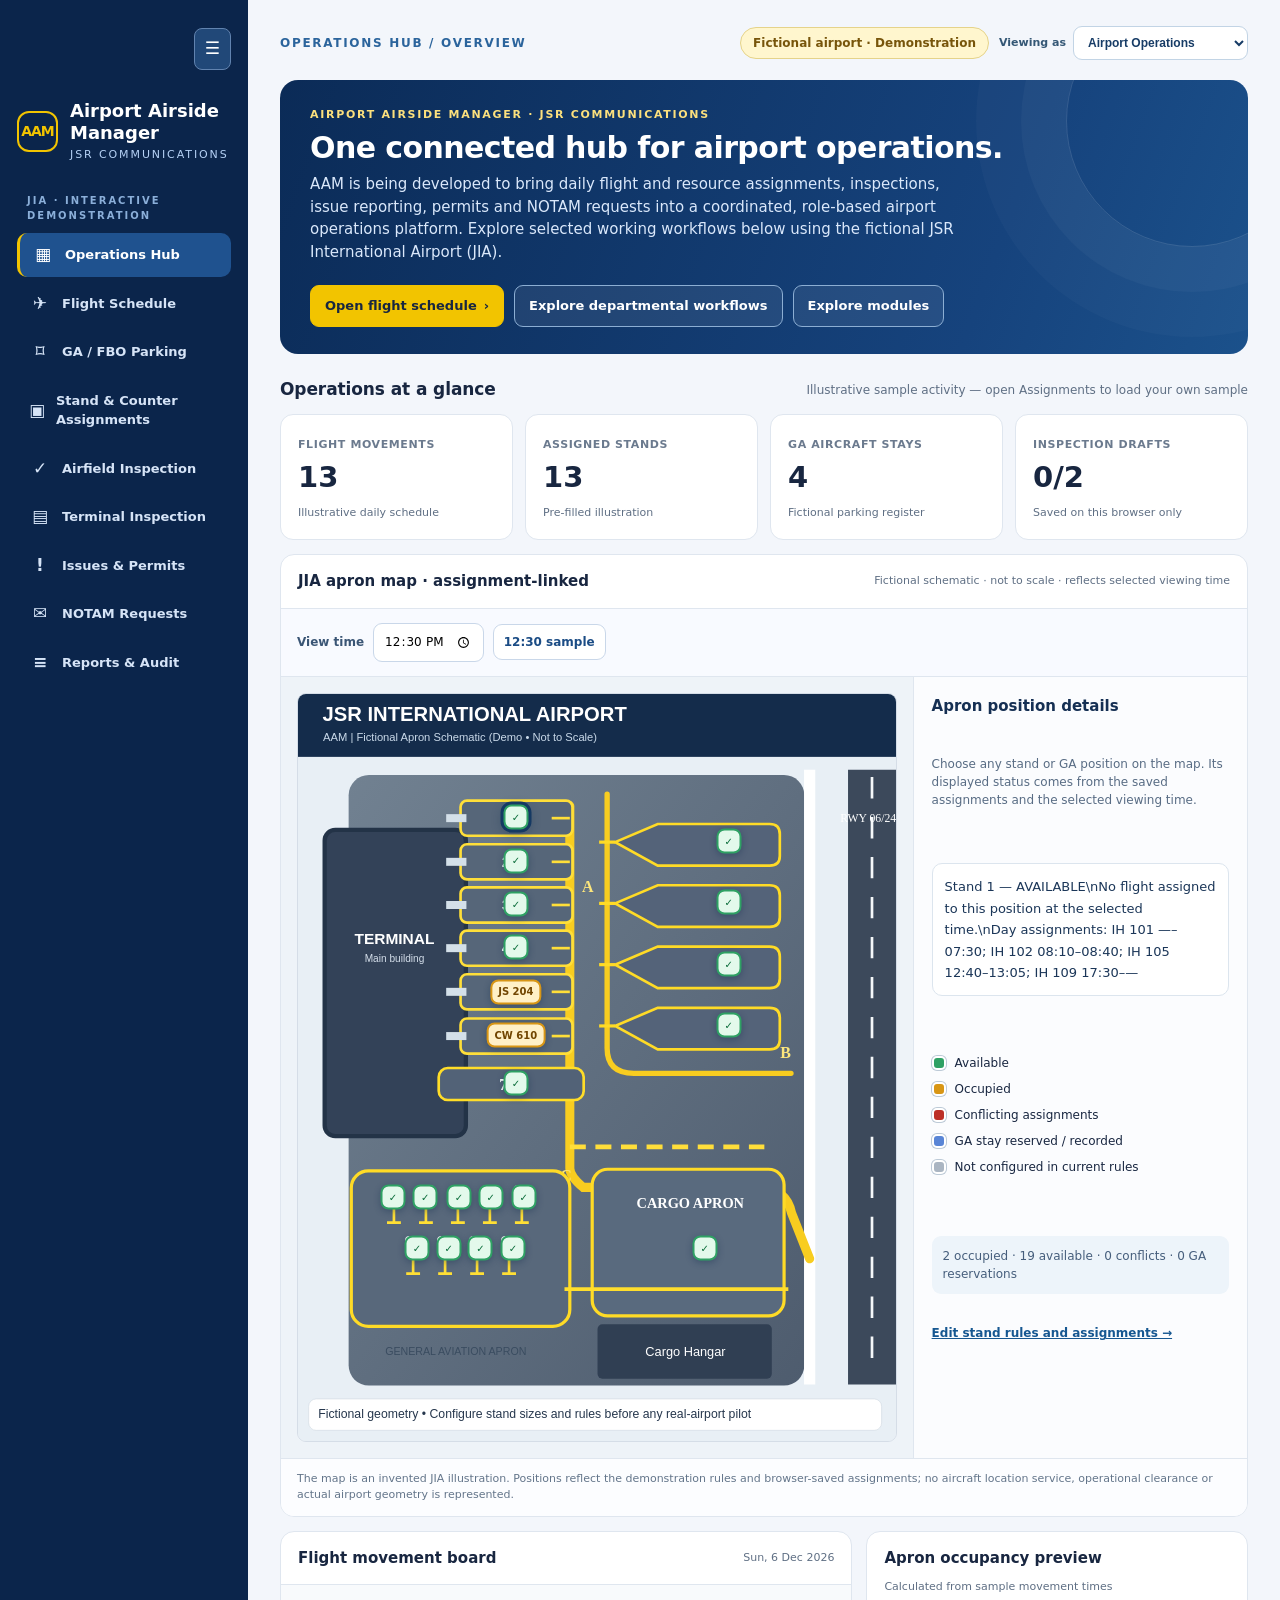
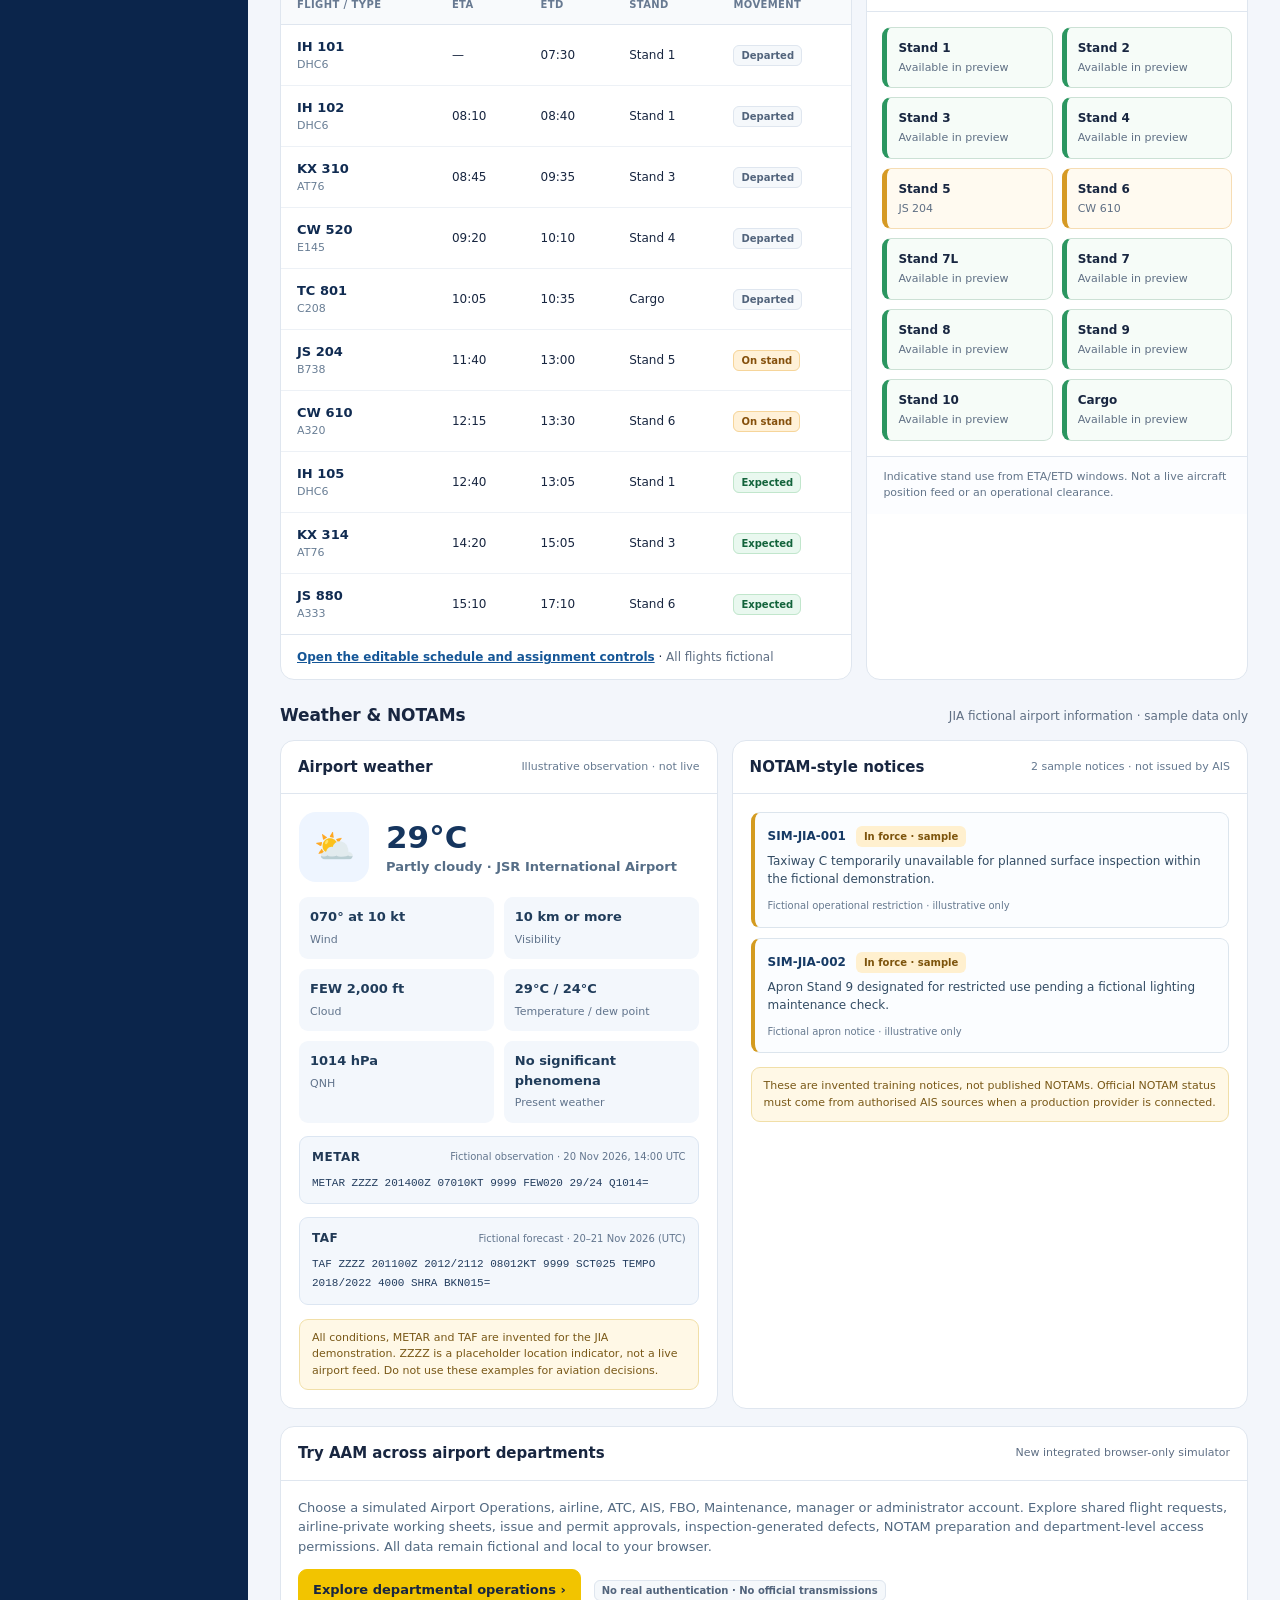
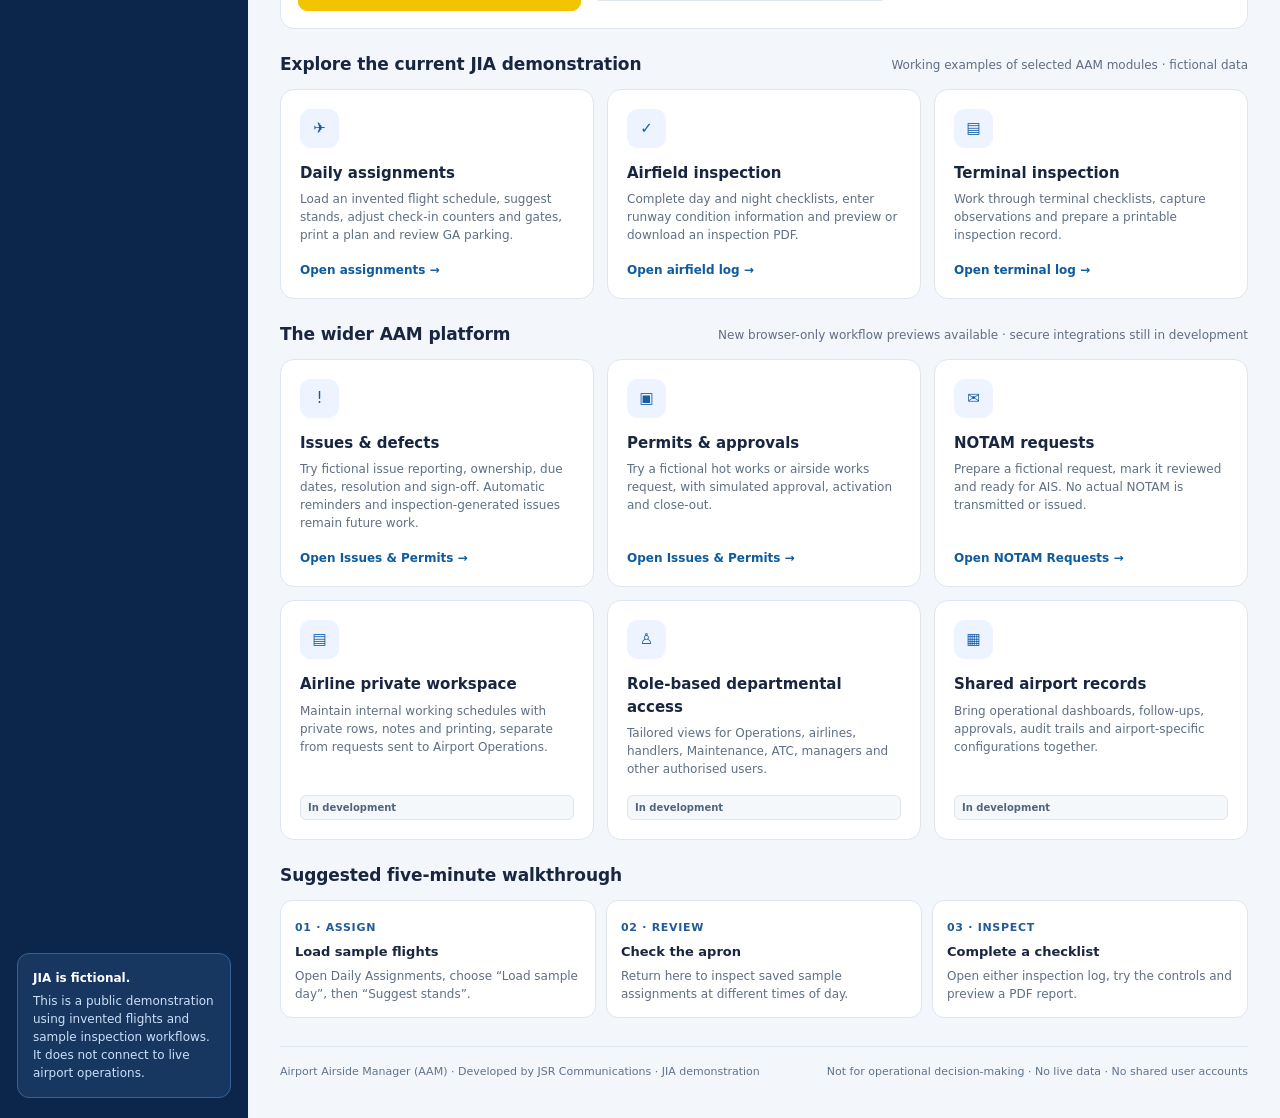
==== commit 3567bb55: "Fix reference error preventing flight board and apron map from rendering" ====
--- a/index.html
+++ b/index.html
@@ -325,7 +325,7 @@
    }
    const s=safeRead('jia-stands-v1');const hasSave=Boolean(s&&Array.isArray(s.flights));const flights=hasSave?s.flights:fallback;const date=hasSave&&/^\d{4}-\d{2}-\d{2}$/.test(s.date||'')?s.date:[new Date().getFullYear(),String(new Date().getMonth()+1).padStart(2,'0'),String(new Date().getDate()).padStart(2,'0')].join('-');const stands=hasSave&&Array.isArray(s.rules?.stands)?s.rules.stands.map(x=>x[0]):['Stand 1','Stand 2','Stand 3','Stand 4','Stand 5','Stand 6','Stand 7L','Stand 7','Stand 8','Stand 9','Stand 10','Cargo'];const gaCount=hasSave&&Array.isArray(s.ga)?s.ga.length:4;return{flights,date,stands,gaCount,ga:hasSave&&Array.isArray(s.ga)?s.ga:[],turn:hasSave?Number(s.rules?.turn??45):45,buffer:hasSave?Number(s.rules?.buffer??10):10,hasSave}}
  function paint(){const state=read(), t=minutes($$('viewTime').value)||0, flights=state.flights;
-  $('dataLabel').textContent=state.integrated?'Showing integrated JIA departmental records from this browser':state.hasSave?'Showing saved standalone assignments from this browser':'Illustrative sample activity — open Assignments to load your own sample';
+  $$('dataLabel').textContent=state.integrated?'Showing integrated JIA departmental records from this browser':state.hasSave?'Showing saved standalone assignments from this browser':'Illustrative sample activity — open Assignments to load your own sample';
   $$('flightCount').textContent=flights.length;
   $$('assignedCount').textContent=flights.filter(f=>Boolean(f.stand)).length;
   $$('assignedHint').textContent=state.hasSave?'From your saved assignment rows':'Pre-filled illustration';
